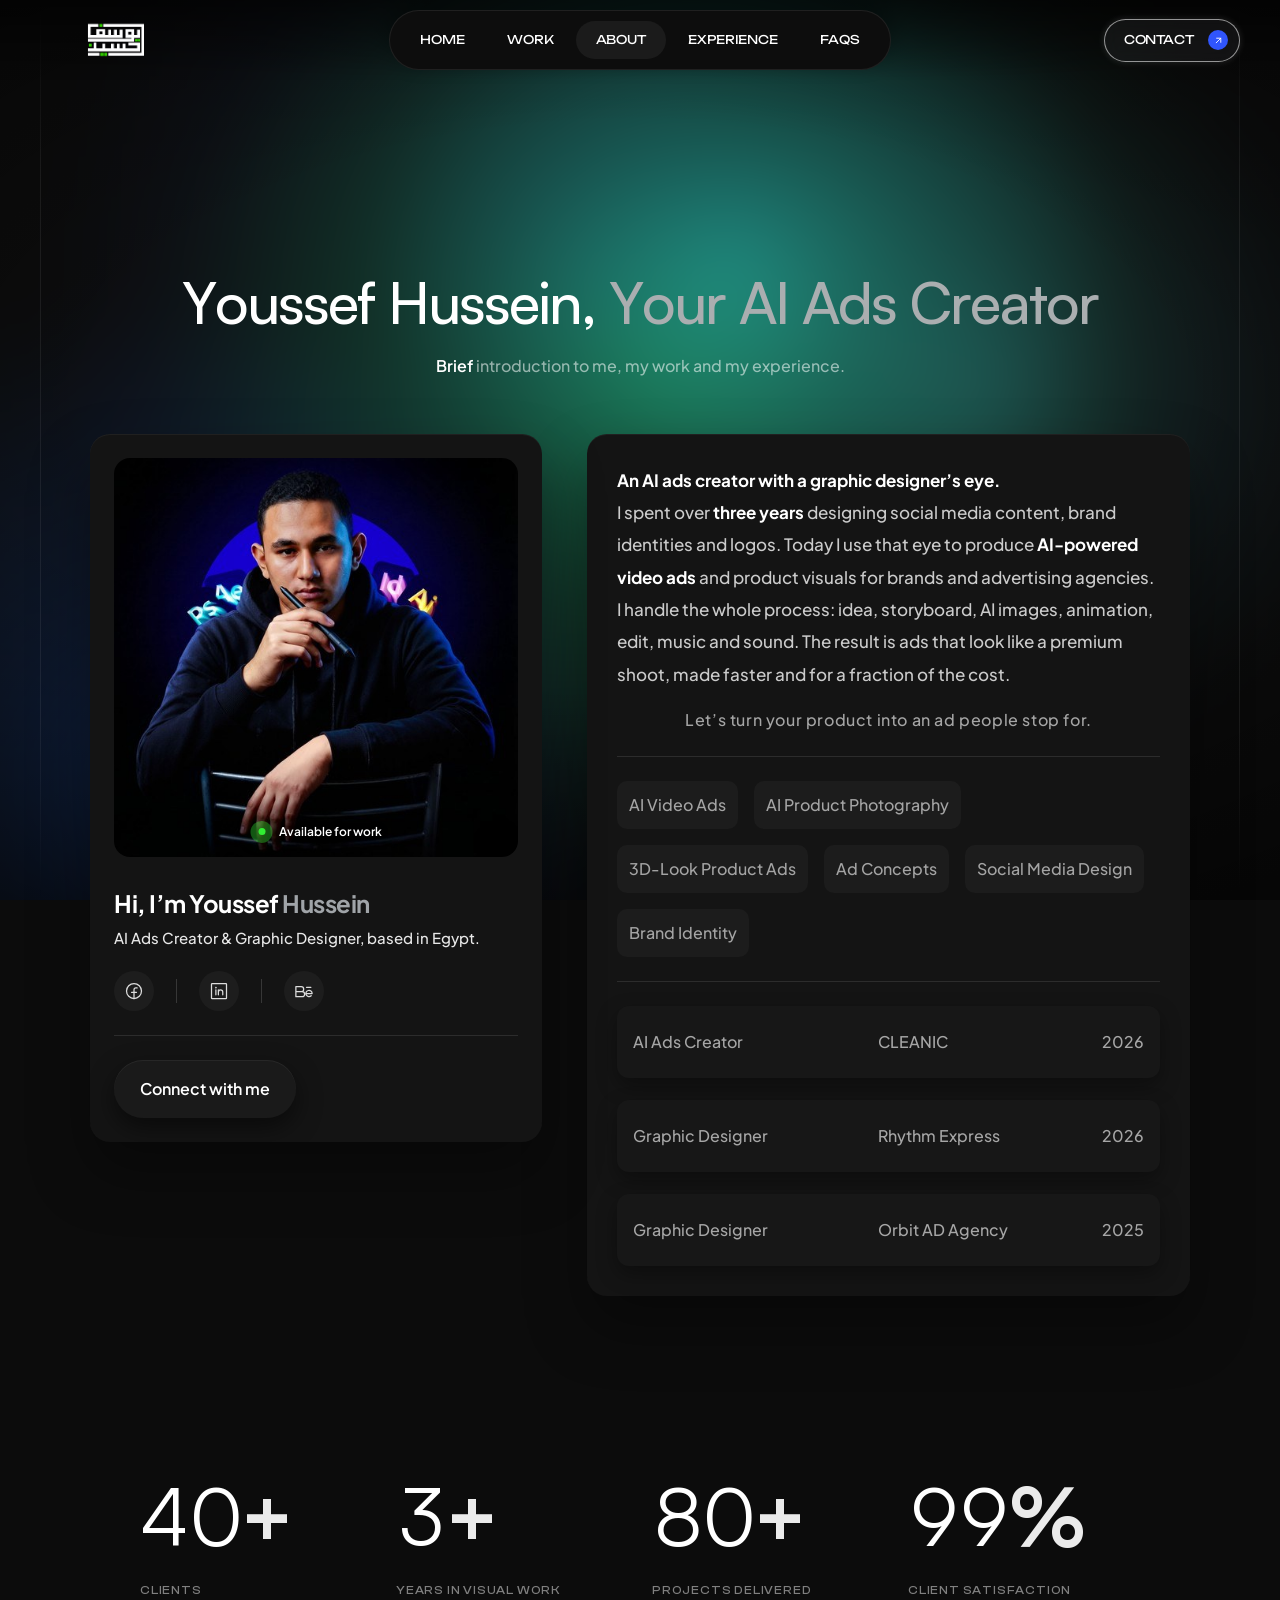
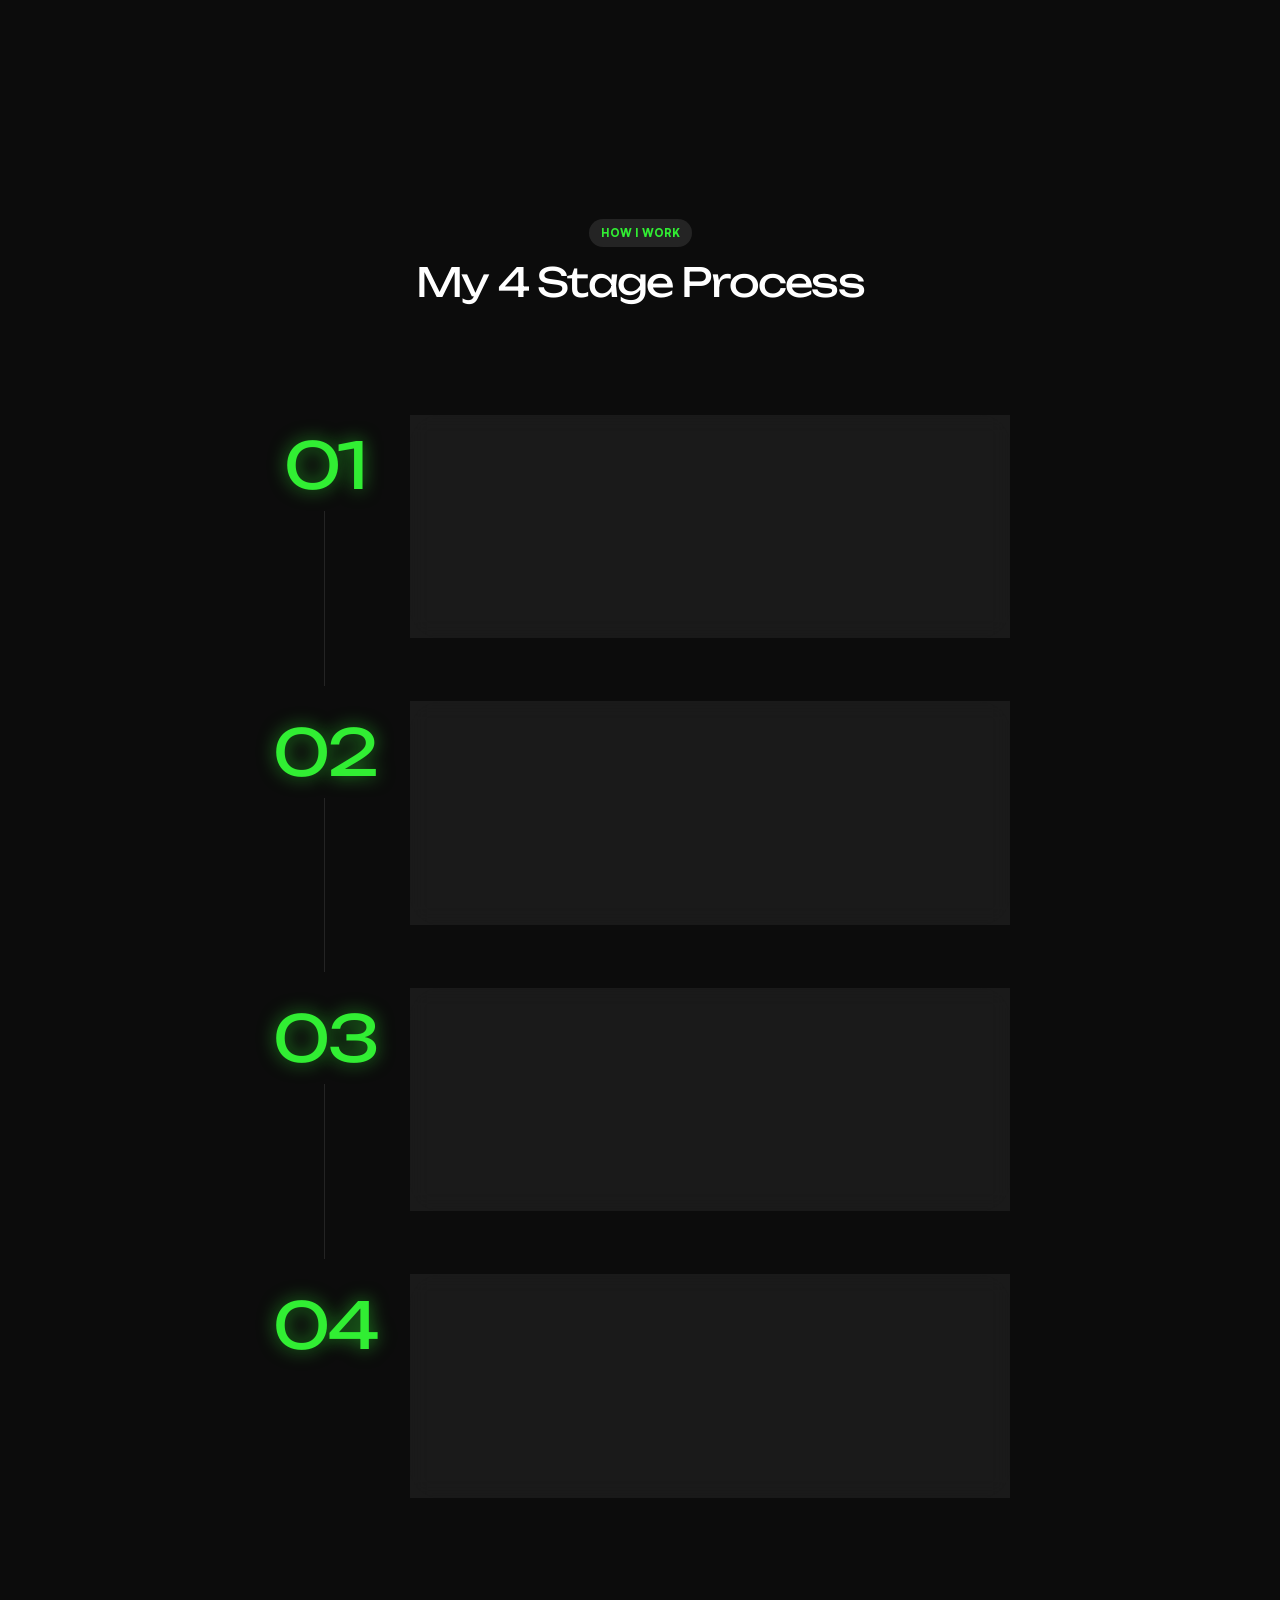
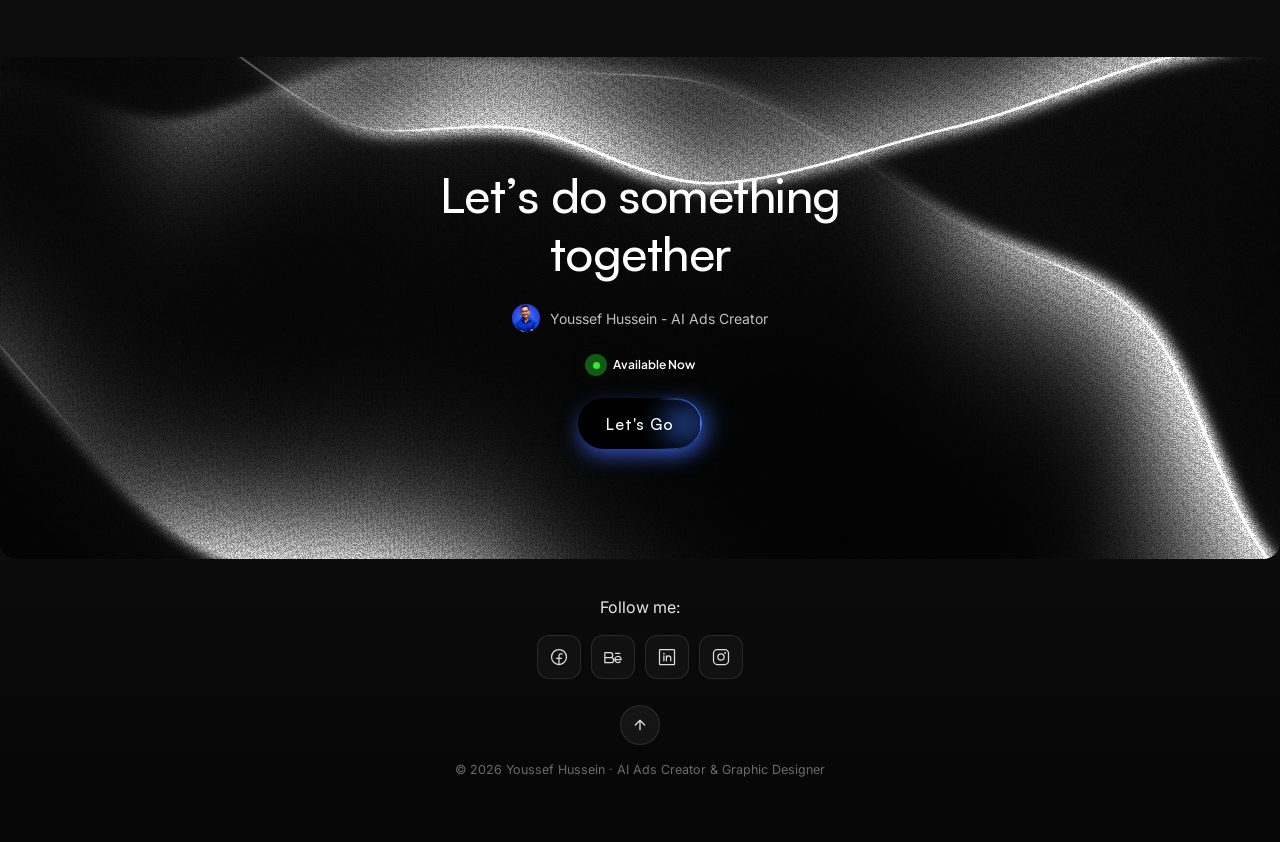
==== about.html @ 8e5218b4 "Add files via upload" ====
<!doctype html>
<html lang="en">
<head>
<meta charset="utf-8">
<meta name="viewport" content="width=device-width, initial-scale=1, viewport-fit=cover">
<title>About Youssef Hussein</title>
<meta name="claude:viewport-fit-sides" content="cover">
<meta name="description" content="Youssef Hussein, AI ads creator and graphic designer based in Egypt: profile, experience and how I work.">
<link rel="preconnect" href="https://fonts.googleapis.com"><link rel="preconnect" href="https://fonts.gstatic.com" crossorigin><link rel="stylesheet" href="https://fonts.googleapis.com/css2?family=Unbounded:wght@400;500&family=Hanken+Grotesk:wght@400;500&family=Figtree:wght@500;600&family=Inter:wght@400;500&family=Plus+Jakarta+Sans:wght@500;600;700&family=Manrope:wght@400;500;700&display=swap">
<link rel="stylesheet" href="assets/site.css">
<link rel="preload" as="image" href="assets/img/avatar.jpg">
</head>
<body data-palette="about">
<div class="stage" aria-hidden="true"><canvas></canvas><div class="vig"></div></div>
<div class="orb" aria-hidden="true"></div>
<div class="guides" aria-hidden="true"></div>
<header class="nav">
  <a class="logo" href="./" aria-label="Youssef Hussein, home"><img src="assets/img/logo.png" alt="يوسف حسين" width="66" height="66"></a>
  <nav class="links" id="menu" aria-label="Main">
    <a href="./">Home</a>
    <a href="https://www.instagram.com/youssefhussein.ai/" target="_blank" rel="noopener">Work</a>
    <a href="about.html" aria-current="page">About</a>
    <a href="./#experience-1">Experience</a>
    <a href="./#faq">FAQs</a>
    <a class="m-contact" href="https://wa.me/qr/GN5DE5CB6URFF1" target="_blank" rel="noopener">Contact <span class="dot-arrow"><svg width="11" height="11" viewBox="0 0 24 24" fill="none" stroke="currentColor" stroke-width="2" stroke-linecap="round" stroke-linejoin="round"><path d="M7 17 17 7M8 7h9v9"/></svg></span></a>
  </nav>
  <button class="menu-btn" aria-expanded="false" aria-controls="menu" aria-label="Open menu"><span></span><span></span><span></span></button>
  <a class="contact" href="https://wa.me/qr/GN5DE5CB6URFF1" target="_blank" rel="noopener">Contact <span class="dot-arrow"><svg width="11" height="11" viewBox="0 0 24 24" fill="none" stroke="currentColor" stroke-width="2" stroke-linecap="round" stroke-linejoin="round"><path d="M7 17 17 7M8 7h9v9"/></svg></span></a>
</header>
<main>
<section class="a-hero gut" id="profile">
  <h1 data-split>Youssef Hussein, <span class="soft">Your AI Ads Creator</span></h1>
  <p class="rv" style="--rd:.5s;--rb:6px"><b>Brief</b> introduction to me, my work and my experience.</p>
  <div class="profile">
    <aside class="panel pcard rv" style="--ry:40px;--rd:.3s">
      <div class="photo"><img src="assets/img/about-photo.jpg" alt="Youssef Hussein at his desk" width="405" height="400"><span class="badge"><span class="pulser"></span>Available for work</span></div>
      <h2>Hi, I’m Youssef <span>Hussein</span></h2>
      <p class="loc">AI Ads Creator &amp; Graphic Designer, based in Egypt.</p>
      <div class="srow"><a href="https://www.facebook.com/Youssef.1.Designer/" target="_blank" rel="noopener" aria-label="Facebook"><svg viewBox="0 0 256 256" fill="none" stroke="currentColor" stroke-width="16" stroke-linecap="round" stroke-linejoin="round"><circle cx="128" cy="128" r="96"/><path d="M168 88h-16a24 24 0 0 0-24 24v112M96 144h64"/></svg></a><i></i><a href="https://www.linkedin.com/in/youssef-hussein-" target="_blank" rel="noopener" aria-label="LinkedIn"><svg viewBox="0 0 256 256" fill="none" stroke="currentColor" stroke-width="16" stroke-linecap="round" stroke-linejoin="round"><rect x="32" y="32" width="192" height="192" rx="8"/><path d="M120 112v64M88 112v64M120 140a28 28 0 0 1 56 0v36"/><circle cx="88" cy="84" r="4" fill="currentColor"/></svg></a><i></i><a href="https://www.behance.net/Youssef_Hussein" target="_blank" rel="noopener" aria-label="Behance"><svg viewBox="0 0 256 256" fill="none" stroke="currentColor" stroke-width="16" stroke-linecap="round" stroke-linejoin="round"><path d="M160 80h56M24 72h68a32 32 0 0 1 0 64H24zM24 136h80a32 32 0 0 1 0 64H24zM152 160h80a40 40 0 1 0-12 28.6"/></svg></a></div>
      <div class="hr"></div>
      <a class="connect" href="https://wa.me/qr/GN5DE5CB6URFF1" target="_blank" rel="noopener">Connect with me</a>
    </aside>
    <div class="panel info rv" style="--ry:40px;--rd:.45s">
      <p class="bio"><b>An AI ads creator with a graphic designer’s eye.</b><br>I spent over <b>three years</b> designing social media content, brand identities and logos. Today I use that eye to produce <b>AI-powered video ads</b> and product visuals for brands and advertising agencies.<br>I handle the whole process: idea, storyboard, AI images, animation, edit, music and sound. The result is ads that look like a premium shoot, made faster and for a fraction of the cost.</p>
      <p class="sign">Let’s turn your product into an ad people stop for.</p>
      <div class="hr"></div>
      <div class="tags" id="about-skills"><span>AI Video Ads</span><span>AI Product Photography</span><span>3D-Look Product Ads</span><span>Ad Concepts</span><span>Social Media Design</span><span>Brand Identity</span></div>
      <div class="hr"></div>
      <div class="erows"><div class="erow"><span>AI Ads Creator</span><span class="c">CLEANIC</span><b>2026</b></div><div class="erow"><span>Graphic Designer</span><span class="c">Rhythm Express</span><b>2026</b></div><div class="erow"><span>Graphic Designer</span><span class="c">Orbit AD Agency</span><b>2025</b></div></div>
    </div>
  </div>
</section>
<div style="height:120px"></div>
<section class="gut"><div class="stats"><div class="stat rv" style="--rd:0.00s"><strong data-count="40" data-suffix="+">40<em>+</em></strong><small>Clients</small></div><div class="stat rv" style="--rd:0.08s"><strong data-count="3" data-suffix="+">3<em>+</em></strong><small>Years in visual work</small></div><div class="stat rv" style="--rd:0.16s"><strong data-count="80" data-suffix="+">80<em>+</em></strong><small>Projects delivered</small></div><div class="stat rv" style="--rd:0.24s"><strong data-count="99" data-suffix="%">99<em>%</em></strong><small>Client satisfaction</small></div></div></section>
<section class="gut" id="step">
  <div class="steps-head"><span class="eyebrow rv">How I Work</span><h2 class="h-unb" data-split>My 4 Stage Process</h2></div>
  <div class="steps"><div class="step"><div class="num rv" style="--rs:.7;--ry:0px">01</div><span class="rail"><i></i></span>
  <div class="scard rv" style="--ry:40px"><span class="eyebrow">Step 01</span><h3>Brief &amp; Product Study</h3><p>I start with your product, your audience and where the ad will run. I study the product closely, its shape, label, colors and materials, and gather references so the creative direction fits your brand and your goal.</p></div></div><div class="step"><div class="num rv" style="--rs:.7;--ry:0px">02</div><span class="rail"><i></i></span>
  <div class="scard rv" style="--ry:40px"><span class="eyebrow">Step 02</span><h3>Concept &amp; Storyboard</h3><p>I build the idea around what will make people stop and buy, then turn it into a shot-by-shot storyboard with the format, timing and camera moves planned before anything is generated.</p></div></div><div class="step"><div class="num rv" style="--rs:.7;--ry:0px">03</div><span class="rail"><i></i></span>
  <div class="scard rv" style="--ry:40px"><span class="eyebrow">Step 03</span><h3>AI Production</h3><p>I generate every still from your real product photos, fix any shot that drifts from the product, then animate the approved frames into smooth, cinematic motion.</p></div></div><div class="step"><div class="num rv" style="--rs:.7;--ry:0px">04</div><span class="rail"><i></i></span>
  <div class="scard rv" style="--ry:40px"><span class="eyebrow">Step 04</span><h3>Edit, Sound &amp; Delivery</h3><p>I assemble the ad in Premiere with music and sound effects, apply your feedback, and deliver final files in the right sizes for Reels, TikTok, YouTube or your ad account.</p></div></div></div>
</section>
<section class="cta rv" style="--ry:40px" aria-label="Contact">
  <canvas aria-hidden="true"></canvas>
  <h2 data-split>Let’s do something together</h2>
  <div class="byline"><img src="assets/img/avatar-mini.jpg" alt="" width="28" height="28">Youssef Hussein - AI Ads Creator</div>
  <div class="badge"><span class="pulser"></span>Available Now</div>
  <div class="rv" style="--rd:.8s;--ry:10px"><a class="gbtn b go" href="https://wa.me/qr/GN5DE5CB6URFF1" target="_blank" rel="noopener"><span class="halo"></span>Let's Go</a></div>
</section>
<footer class="gut">
  <h5>Follow me:</h5>
  <div class="socials">
    <a href="https://www.facebook.com/youssefhusseinai/" target="_blank" rel="noopener" aria-label="Facebook"><svg viewBox="0 0 256 256" fill="none" stroke="currentColor" stroke-width="16" stroke-linecap="round" stroke-linejoin="round"><circle cx="128" cy="128" r="96"/><path d="M168 88h-16a24 24 0 0 0-24 24v112M96 144h64"/></svg></a>
    <a href="https://www.behance.net/Youssef_Hussein" target="_blank" rel="noopener" aria-label="Behance"><svg viewBox="0 0 256 256" fill="none" stroke="currentColor" stroke-width="16" stroke-linecap="round" stroke-linejoin="round"><path d="M160 80h56M24 72h68a32 32 0 0 1 0 64H24zM24 136h80a32 32 0 0 1 0 64H24zM152 160h80a40 40 0 1 0-12 28.6"/></svg></a>
    <a href="https://www.linkedin.com/in/youssef-hussein-" target="_blank" rel="noopener" aria-label="LinkedIn"><svg viewBox="0 0 256 256" fill="none" stroke="currentColor" stroke-width="16" stroke-linecap="round" stroke-linejoin="round"><rect x="32" y="32" width="192" height="192" rx="8"/><path d="M120 112v64M88 112v64M120 140a28 28 0 0 1 56 0v36"/><circle cx="88" cy="84" r="4" fill="currentColor"/></svg></a>
    <a href="https://www.instagram.com/youssefhussein.ai/" target="_blank" rel="noopener" aria-label="Instagram"><svg viewBox="0 0 256 256" fill="none" stroke="currentColor" stroke-width="16" stroke-linecap="round" stroke-linejoin="round"><circle cx="128" cy="128" r="40"/><rect x="32" y="32" width="192" height="192" rx="48"/><circle cx="180" cy="76" r="4" fill="currentColor"/></svg></a>
  </div>
  <button class="totop" type="button" aria-label="Back to top"><svg viewBox="0 0 24 24" width="16" height="16" fill="none" stroke="currentColor" stroke-width="2" stroke-linecap="round" stroke-linejoin="round"><path d="M12 19V5M5 12l7-7 7 7"/></svg></button>
  <p class="legal">© <span data-year>2026</span> Youssef Hussein · AI Ads Creator &amp; Graphic Designer</p>
</footer>
</main>

<div class="cv" id="cv" role="dialog" aria-modal="true" aria-labelledby="cv-name" hidden>
  <div class="cv-backdrop" data-cv-close></div>
  <article class="cv-panel" tabindex="-1">
    <button class="cv-x" type="button" data-cv-close aria-label="Close CV"><svg viewBox="0 0 24 24" width="18" height="18" fill="none" stroke="currentColor" stroke-width="2" stroke-linecap="round"><path d="M6 6l12 12M18 6 6 18"/></svg></button>
    <header class="cv-head cv-in">
      <img src="assets/img/avatar.jpg" alt="" width="84" height="84">
      <div>
        <span class="eyebrow">AI Ads Creator · Graphic Designer</span>
        <h2 id="cv-name">Youssef Hussein</h2>
        <p class="cv-meta"><span>Nasr City, Cairo</span><button class="copy" data-copy="+201007249310" title="Copy number">(+20) 1007249310</button><button class="copy" data-copy="youssefbfarawi@gmail.com" title="Copy email">youssefbfarawi@gmail.com</button></p>
      </div>
    </header>

    <section class="cv-sec cv-in"><h3>About me</h3>
      <p class="cv-lead">AI Ads Creator &amp; Graphic Designer · 3+ years in visual work</p>
      <p>An AI ads creator with a graphic design background. I produce AI-powered video ads, product photography and 3D-look product visuals for brands and advertising agencies, handling the full process from concept and storyboard to the final edit with music and sound. Three years of designing social media content, brand identities and logos give my AI work a strong sense of composition, color and brand consistency. I deliver on time, keep every product accurate to the real thing, and keep learning as the tools evolve.</p>
    </section>

    <div class="cv-two cv-in">
      <section class="cv-sec"><h3>Technical skills</h3><ul class="cv-list"><li>AI video ad production: concept, storyboard, image generation, animation and edit.</li><li>AI product photography and 3D-look product visuals, made fully with AI.</li><li>AI tools: Nano Banana Pro, Seedance 2.0, Kling, Seedream and Midjourney.</li><li>Prompt engineering for image and video models, with product accuracy checks.</li><li>Video editing, music and sound design in Adobe Premiere Pro.</li><li>Ad scripts, hooks and creative testing for Meta ads.</li><li>Adobe Photoshop, Illustrator and InDesign.</li><li>Basics in 3D modeling (Blender) and motion graphics.</li></ul></section>
      <section class="cv-sec"><h3>Soft skills</h3><div class="cv-chips"><span>Creative Thinking</span><span>Attention to Detail</span><span>Time Management</span><span>Problem Solving</span><span>Teamwork</span><span>Open to Feedback</span><span>Effective Communication</span><span>Negotiation</span><span>Flexibility</span></div></section>
    </div>

    <section class="cv-sec cv-in"><h3>Experience &amp; training</h3><ol class="cv-time"><li class="cv-ev work"><span class="when">Jan 2026 – Present</span><div><b>CLEANIC</b><small>AI Ads Creator · full-time, remote</small></div></li><li class="cv-ev work"><span class="when">Feb 2026 – Present</span><div><b>Rhythm Express</b><small>Graphic Designer</small></div></li><li class="cv-ev work"><span class="when">Aug 2022 – Present</span><div><b>Freelance</b><small>AI ads and graphic design for brands and agencies</small></div></li><li class="cv-ev work"><span class="when">Jun 2025 – Dec 2025</span><div><b>Orbit Advertising Agency</b><small>Graphic Designer</small></div></li><li class="cv-ev work"><span class="when">May 2025 – Nov 2025</span><div><b>Defy Advertising Agency</b><small>Graphic Designer</small></div></li><li class="cv-ev work"><span class="when">Nov 2024 – Jun 2025</span><div><b>Waha Nore Al Hayah</b><small>Graphic Designer</small></div></li><li class="cv-ev study"><span class="when">Aug 2024 – Nov 2024</span><div><b>Diploma in Graphic Design</b><small>Adobe Photoshop, Illustrator, InDesign</small></div></li><li class="cv-ev study"><span class="when">Jul 2024</span><div><b>Workshop in Graphic Design</b><small>Adobe After Effects</small></div></li><li class="cv-ev work"><span class="when">Jun 2023 – Nov 2024</span><div><b>Top Clean Company</b><small>Graphic Designer</small></div></li><li class="cv-ev work"><span class="when">Oct 2022 – May 2023</span><div><b>Abo Saddam Automotive</b><small>Graphic Designer &amp; Social Media Manager</small></div></li></ol></section>

    <section class="cv-sec cv-in"><h3>Education</h3>
      <div class="cv-edu"><b>Modern University for Technology and Information (MTI)</b><span>Faculty of Mass Communication · New Media</span><span>Expected graduation: 2026</span></div>
    </section>

    <section class="cv-sec cv-in"><h3>Courses</h3><ol class="cv-courses"><li>Social media designs</li><li>Colors</li><li>Basics of combining images</li><li>Merge images</li><li>The secret language of visual communication</li><li>Fundamentals of Blender</li><li>Marketing basics</li><li>Content creation</li><li>Design Formation</li><li>The basics of learning social media designs</li><li>Merging images, advanced level</li><li>Facebook ADS</li><li>Copywriting</li><li>Computer maintenance</li></ol></section>

    <div class="cv-two cv-in">
      <section class="cv-sec"><h3>Languages</h3><div class="cv-lang"><div><b>Arabic</b><span>Native</span></div><i style="--w:100%"></i></div><div class="cv-lang"><div><b>English</b><span>Intermediate</span></div><i style="--w:62%"></i></div><div class="cv-lang"><div><b>German</b><span>Beginner</span></div><i style="--w:25%"></i></div></section>
      <section class="cv-sec"><h3>Find me</h3><div class="cv-links">
        <a href="https://www.linkedin.com/in/youssef-hussein-" target="_blank" rel="noopener"><svg viewBox="0 0 256 256" fill="none" stroke="currentColor" stroke-width="16" stroke-linecap="round" stroke-linejoin="round"><rect x="32" y="32" width="192" height="192" rx="8"/><path d="M120 112v64M88 112v64M120 140a28 28 0 0 1 56 0v36"/><circle cx="88" cy="84" r="4" fill="currentColor"/></svg>LinkedIn</a><a href="https://www.behance.net/Youssef_Hussein" target="_blank" rel="noopener"><svg viewBox="0 0 256 256" fill="none" stroke="currentColor" stroke-width="16" stroke-linecap="round" stroke-linejoin="round"><path d="M160 80h56M24 72h68a32 32 0 0 1 0 64H24zM24 136h80a32 32 0 0 1 0 64H24zM152 160h80a40 40 0 1 0-12 28.6"/></svg>Behance</a><a href="https://www.facebook.com/Youssef.1.Designer/" target="_blank" rel="noopener"><svg viewBox="0 0 256 256" fill="none" stroke="currentColor" stroke-width="16" stroke-linecap="round" stroke-linejoin="round"><circle cx="128" cy="128" r="96"/><path d="M168 88h-16a24 24 0 0 0-24 24v112M96 144h64"/></svg>Facebook</a><a href="https://wa.me/qr/GN5DE5CB6URFF1" target="_blank" rel="noopener"><svg viewBox="0 0 256 256" fill="none" stroke="currentColor" stroke-width="16" stroke-linecap="round" stroke-linejoin="round"><path d="M45.4 177A95.9 95.9 0 1 1 79 210.6l-33.6 9.9a8 8 0 0 1-9.9-9.9z"/></svg>WhatsApp</a>
      </div></section>
    </div>
  </article>
</div>
<script src="assets/site.js"></script>
</body>
</html>
---- assets/site.css ----
/* Layout: dark stage with drifting colour light, floating pill nav, centred content column (1080px) and full-bleed bands for services and the contact card */
@font-face{font-family:"Satoshi";src:url("fonts/satoshi-400.woff2") format("woff2");font-weight:400;font-display:swap}
@font-face{font-family:"Satoshi";src:url("fonts/satoshi-500.woff2") format("woff2");font-weight:500;font-display:swap}
@font-face{font-family:"Satoshi";src:url("fonts/satoshi-700.woff2") format("woff2");font-weight:700;font-display:swap}
@font-face{font-family:"Satoshi";src:url("fonts/satoshi-900.woff2") format("woff2");font-weight:900;font-display:swap}
@font-face{font-family:"Clash Display";src:url("fonts/clash-500.woff2") format("woff2");font-weight:500;font-display:swap}

:root{
  --bg:rgb(12,12,12);
  --ink:#fff;
  --title:rgb(213,227,226);
  --mist:rgb(209,218,224);
  --steel:rgb(179,194,203);
  --muted:rgb(173,177,184);
  --dim:rgb(128,128,128);
  --line:rgba(255,255,255,.14);
  --chip:rgb(13,13,13);
  --chip2:rgb(15,21,31);
  --card:rgb(20,20,20);
  --green:rgb(49,238,51);
  --blue:rgb(31,42,194);
  --royal:rgb(48,85,252);
  --leaf:rgb(26,161,50);
  --orchid:rgb(191,21,194);
  --f-sat:"Satoshi","Manrope",system-ui,sans-serif;
  --f-unb:"Unbounded","Satoshi",system-ui,sans-serif;
  --f-han:"Hanken Grotesk","Satoshi",system-ui,sans-serif;
  --f-fig:"Figtree","Satoshi",system-ui,sans-serif;
  --f-int:"Inter",system-ui,sans-serif;
  --f-pjs:"Plus Jakarta Sans","Satoshi",system-ui,sans-serif;
  --f-clash:"Clash Display","Unbounded",system-ui,sans-serif;
  --ease:cubic-bezier(.2,.9,.25,1);
  --spring:cubic-bezier(.34,1.35,.5,1);
  --wrap:1080px;
  color-scheme:dark;
}
*{box-sizing:border-box}
html{scroll-behavior:smooth;-webkit-text-size-adjust:100%}
body{margin:0;text-rendering:optimizeLegibility;background:var(--bg);color:var(--ink);font-family:var(--f-sat);font-size:16px;line-height:1.5;overflow-x:hidden;-webkit-font-smoothing:antialiased}
body::before{content:"";position:fixed;inset:0 0 auto;height:env(safe-area-inset-top,0px);z-index:70;background:var(--bg)}
a{color:inherit;text-decoration:none}
button{font:inherit;color:inherit}
img{max-width:100%;display:block}
::selection{background:rgba(48,85,252,.6);color:#fff}
:focus-visible{outline:2px solid var(--green);outline-offset:3px}
.gut{padding-left:max(16px,env(safe-area-inset-left,0px));padding-right:max(16px,env(safe-area-inset-right,0px))}
.wrap{max-width:var(--wrap);margin-inline:auto}

/* ---------- background ---------- */
.stage{position:fixed;inset:0;z-index:-2;pointer-events:none;overflow:hidden;background:var(--bg)}
.stage canvas{position:absolute;inset:-6%;width:112%;height:112%;filter:blur(28px)}
.stage .vig{position:absolute;inset:0;background:radial-gradient(120% 90% at 50% 45%,transparent 35%,rgba(0,0,0,.55) 75%,rgba(0,0,0,.9) 100%)}
.orb{position:fixed;left:0;top:0;width:10px;height:10px;margin:-5px 0 0 -5px;border-radius:50%;background:#fff;box-shadow:0 0 10px 3px rgba(255,255,255,.55),0 0 28px 9px rgba(160,190,255,.22);z-index:120;pointer-events:none;opacity:0;transition:opacity .3s,width .3s var(--spring),height .3s var(--spring),margin .3s var(--spring);will-change:transform}
.orb.on{opacity:1}
.orb.big{width:34px;height:34px;margin:-17px 0 0 -17px;background:rgba(255,255,255,.12);box-shadow:inset 0 0 0 1px rgba(255,255,255,.7),0 0 24px 6px rgba(160,190,255,.2)}
@media (hover:none){.orb{display:none}}
.guides{position:fixed;inset:0;z-index:-1;pointer-events:none}
.guides::before,.guides::after{content:"";position:absolute;top:0;bottom:0;width:1px;background:linear-gradient(transparent,rgba(255,255,255,.07) 20%,rgba(255,255,255,.07) 80%,transparent)}
.guides::before{left:calc(50% - 600px)}.guides::after{right:calc(50% - 600px)}

/* ---------- nav ---------- */
.nav{position:fixed;top:env(safe-area-inset-top,0px);left:0;right:0;z-index:60;display:grid;grid-template-columns:1fr auto 1fr;align-items:center;gap:12px;padding-block:7px;
  padding-left:max(40px,calc(env(safe-area-inset-left,0px) + 16px));padding-right:max(40px,calc(env(safe-area-inset-right,0px) + 16px));
  background:linear-gradient(rgba(0,0,0,.55),rgba(0,0,0,0))}
.nav .logo{justify-self:start;margin-left:43px;line-height:0}
.nav .logo img{width:66px;height:66px}
.links{display:flex;align-items:center;gap:2px;height:60px;padding:10px;border-radius:160px;background:rgb(13,13,13);border:1px solid rgba(255,255,255,.08);box-shadow:0 -9px 22px rgba(0,0,0,.32)}
.links a{position:relative;font-family:var(--f-unb);font-size:12px;letter-spacing:-.1px;text-transform:uppercase;padding:10px 20px;border-radius:999px;color:#fff;transition:background .25s,color .25s}
.links a:hover{background:rgba(255,255,255,.08)}
.links a[aria-current="page"]{background:rgba(255,255,255,.06)}
.contact{justify-self:end;display:inline-flex;align-items:center;gap:14px;height:43px;font-family:var(--f-unb);font-size:12px;letter-spacing:-.1px;text-transform:uppercase;padding:0 12px 0 20px;border-radius:60px;
  background:rgba(130,130,133,.11);box-shadow:inset 0 0 0 1px rgba(255,255,255,.55),0 0 6px 1px rgba(255,255,255,.1);backdrop-filter:blur(8px);transition:background .3s,transform .2s}
.contact:hover{background:rgba(130,130,133,.22)}
.contact .dot-arrow{width:20px;height:20px;border-radius:50%;background:var(--royal);display:grid;place-items:center;transition:transform .35s var(--spring)}
.contact:hover .dot-arrow{transform:rotate(45deg)}
.m-contact{display:none}
.menu-btn{display:none;justify-self:end;width:44px;height:44px;border:0;border-radius:12px;background:rgb(32,34,39);box-shadow:inset 0 1px 0 rgba(255,255,255,.06);cursor:pointer;position:relative}
.menu-btn span{position:absolute;left:12px;right:12px;height:2px;border-radius:2px;background:#fff;transition:transform .35s var(--spring),opacity .2s,top .35s var(--ease)}
.menu-btn span:nth-child(1){top:14px}.menu-btn span:nth-child(2){top:21px}.menu-btn span:nth-child(3){top:28px}
.menu-btn[aria-expanded="true"] span:nth-child(1){top:21px;transform:rotate(45deg)}
.menu-btn[aria-expanded="true"] span:nth-child(2){opacity:0}
.menu-btn[aria-expanded="true"] span:nth-child(3){top:21px;transform:rotate(-45deg)}

/* ---------- shared pieces ---------- */
.badge{display:inline-flex;align-items:center;gap:6px;font-family:var(--f-pjs);font-weight:600;font-size:12px;color:#fff;white-space:nowrap}
.pulser{position:relative;width:22px;height:22px;display:grid;place-items:center}
.pulser::before{content:"";position:absolute;inset:0;border-radius:50%;background:rgba(49,238,51,.35);animation:pulse 2s ease-out infinite}
.pulser::after{content:"";width:7px;height:7px;border-radius:50%;background:var(--green);box-shadow:0 0 20px rgba(49,238,51,.5)}
@keyframes pulse{0%{transform:scale(.3);opacity:.9}80%,100%{transform:scale(1.15);opacity:0}}

.gbtn{--glow:var(--green);position:relative;display:inline-flex;align-items:center;justify-content:center;height:51px;padding:0 28px;border-radius:118px;background:#000;font-family:var(--f-sat);font-weight:500;font-size:16px;letter-spacing:.8px;color:#fff;isolation:isolate;transition:transform .2s}

.gbtn::before{content:"";position:absolute;inset:0;border-radius:inherit;padding:1.5px;background:linear-gradient(90deg,transparent 0%,transparent 38%,var(--glow) 50%,transparent 62%,transparent 100%) 25% 0/300% 100%;-webkit-mask:linear-gradient(#000 0 0) content-box,linear-gradient(#000 0 0);-webkit-mask-composite:xor;mask-composite:exclude;animation:gstroke 3.6s ease-in-out infinite alternate;animation-delay:var(--gd,0s);z-index:1}
.gbtn .halo{position:absolute;top:18%;bottom:18%;left:68%;width:38%;border-radius:50%;background:var(--glow);filter:blur(14px);opacity:.6;z-index:-1;animation:ghalo 3.6s ease-in-out infinite alternate;animation-delay:var(--gd,0s)}
@keyframes gstroke{from{background-position:25% 0}to{background-position:75% 0}}
@keyframes ghalo{from{left:68%}to{left:-6%}}
.gbtn:hover .halo{opacity:.85}
.gbtn.m{--glow:rgb(203,60,255);--gd:-1.8s}
.gbtn.b{--glow:rgb(61,120,255)}
.gbtn:active,.obtn:active,.pill:active,.contact:active{transform:scale(.97)}
.obtn{border:0;cursor:pointer;display:inline-flex;align-items:center;height:48px;padding:0 20px;border-radius:37px;font-family:var(--f-han);font-size:16px;letter-spacing:-.16px;color:#fff;background:rgba(15,21,31,.25);box-shadow:inset 0 0 0 1px rgba(255,255,255,.16),inset 0 -1px 0 rgba(47,43,67,.1),0 1px 3px rgba(47,43,67,.1);transition:background .3s,transform .2s}
.obtn:hover{background:rgba(255,255,255,.08)}

.eyebrow{display:inline-flex;align-items:center;height:28px;padding:0 12px;border-radius:39px;background:rgba(255,255,255,.1);font-family:var(--f-sat);font-weight:900;font-size:11px;text-transform:uppercase;color:var(--green)}
.h-unb{font-family:var(--f-unb);font-weight:400;font-size:clamp(28px,3.4vw,40px);letter-spacing:-1.8px;line-height:1.15;margin:0}
.h-sec{font-family:var(--f-sat);font-weight:400;font-size:clamp(30px,3vw,38px);letter-spacing:-.7px;color:var(--mist);margin:0}

/* ---------- reveals ---------- */
.js .rv{opacity:0;transform:translate3d(0,var(--ry,14px),0) scale(var(--rs,1));filter:blur(var(--rb,0px))}
.js .rv.in{opacity:1;transform:none;filter:none;transition:opacity .7s ease var(--rd,0s),transform 1s var(--ease) var(--rd,0s),filter .7s ease var(--rd,0s)}
.js .pop{opacity:0;transform:scale(1.2)}
.js .pop.in{opacity:1;transform:none;transition:opacity .5s ease var(--rd,.1s),transform 1.1s var(--spring) var(--rd,.1s)}
.split .wd{display:inline-block;white-space:nowrap}
.split .ch{display:inline-block;white-space:pre}
.js .split .ch{opacity:0;filter:blur(8px);transform:translateY(.15em)}
.js .split.in .ch{opacity:1;filter:none;transform:none;transition:opacity .5s ease,filter .6s ease,transform .6s var(--ease);transition-delay:calc(var(--i)*18ms + var(--sd,0s))}
.js .words .w{display:inline-block;opacity:0;filter:blur(10px);transform:translateY(6px)}
.js .words.in .w{opacity:1;filter:none;transform:none;transition:opacity .6s ease,filter .7s ease,transform .7s var(--ease);transition-delay:calc(var(--i)*60ms + var(--sd,0s))}
[data-sb]{will-change:filter,opacity}

/* ---------- hero ---------- */
.hero{position:relative;display:flex;flex-direction:column;align-items:center;text-align:center;padding-top:150px;padding-bottom:20px}
.stars{position:absolute;inset:0 0 auto 0;height:640px;overflow:hidden;pointer-events:none;z-index:-1}
.star{position:absolute;width:110px;height:1.5px;border-radius:2px;background:linear-gradient(90deg,rgba(255,255,255,0),rgba(255,255,255,.85));opacity:0;transform-origin:100% 50%}
.star::after{content:"";position:absolute;right:-1px;top:50%;width:3px;height:3px;margin-top:-1.5px;border-radius:50%;background:#fff;box-shadow:0 0 6px 2px rgba(255,255,255,.6)}
.avatar{width:112px;height:112px;border-radius:50%;overflow:hidden;box-shadow:2.4px -1px 10.4px 3px rgb(41,112,233),-.7px -1.8px 3px rgba(61,100,243,.97),0 0 34px rgba(60,110,255,.5)}
.avatar img{width:100%;height:100%;object-fit:cover}
.hero .badge{margin-top:8px}
.title{font-family:var(--f-sat);font-weight:500;font-size:46px;letter-spacing:-.03em;color:var(--title);margin:20px 0 0;min-height:1.25em;line-height:1.25}
.lede{max-width:470px;margin:16px 0 0;font-family:var(--f-sat);font-size:20px;line-height:1.45;color:rgba(214,220,235,.72)}
.cta-row{display:flex;flex-wrap:wrap;justify-content:center;gap:14px;margin-top:36px}
.tag{position:relative;display:inline-flex;align-items:center;height:29px;padding:2px 4px 2px 2px;margin-top:50px;border-radius:20px;background:rgba(13,13,13,.8);box-shadow:inset 0 0 0 1px rgba(255,255,255,.08);font-family:var(--f-fig);font-weight:500;font-size:14px;letter-spacing:-.28px;overflow:hidden}
.tag b{height:25px;display:inline-flex;align-items:center;padding:0 8px;border-radius:12px;background:rgb(16,49,232);font-weight:500}
.tag .rest span{display:inline-block;padding:0 6px 0 6px}
.tag .rest{display:inline-block;overflow:hidden;white-space:nowrap;vertical-align:middle;max-width:0;opacity:0;animation:tagloop 7s cubic-bezier(.65,0,.35,1) 1.6s infinite}
@keyframes tagloop{0%{max-width:0;opacity:0}14%,72%{max-width:190px;opacity:1}86%,100%{max-width:0;opacity:0}}

/* programs ticker */
.ticker{position:relative;width:100%;max-width:1100px;margin-top:10px;padding-block:66px 26px;overflow:hidden;-webkit-mask-image:linear-gradient(90deg,transparent 0,#000 12.5%,#000 87.5%,transparent 100%);mask-image:linear-gradient(90deg,transparent 0,#000 12.5%,#000 87.5%,transparent 100%)}
.ticker .track{display:flex;gap:64px;width:max-content;will-change:transform}
.app{position:relative;flex:none;width:86px;height:86px;border-radius:26px;background:rgb(20,20,20);display:grid;place-items:center;cursor:default;transition:background .3s}
.app:hover,.app:focus-visible{background:rgb(32,32,32)}
.app img{width:58px;height:58px;border-radius:12px;transition:transform .35s var(--spring)}
.app:hover img{transform:scale(1.08)}
.tip{position:absolute;left:-58px;bottom:calc(100% + 4px);width:200px;padding:8px 10px;border-radius:8px;background:rgba(214,220,232,.88);backdrop-filter:blur(8px);color:rgb(25,27,32);text-align:left;font-family:var(--f-int);font-size:13px;line-height:1.35;opacity:0;transform:translateY(6px);pointer-events:none;transition:opacity .25s,transform .3s var(--ease);z-index:2}
.tip strong{display:block;font-weight:500;margin-bottom:4px}
.tip span{color:rgb(80,84,94)}
.app:hover .tip,.app:focus-visible .tip{opacity:1;transform:none}

.hint{display:flex;align-items:center;gap:16px;width:100%;max-width:910px;margin:70px auto 0;font-family:var(--f-int);font-size:15px;letter-spacing:-.3px;color:rgba(255,255,255,.6)}
.hint i{flex:1;height:1px;background:rgba(255,255,255,.2);transform:scaleX(0);transition:transform 1.2s var(--ease) .2s}
.hint i:first-of-type{transform-origin:100% 50%}.hint i:last-of-type{transform-origin:0 50%}
.hint.in i{transform:scaleX(1)}
.js .hint:not(.in) i{transform:scaleX(0)}
.mouse{flex:none;width:18px;height:26px;border:1.5px solid rgba(255,255,255,.85);border-radius:9px;position:relative;animation:bob 1.8s ease-in-out infinite}
@keyframes bob{0%,100%{transform:translateY(-4px)}50%{transform:translateY(5px)}}
.mouse::after{content:"";position:absolute;left:50%;top:5px;width:2px;height:6px;margin-left:-1px;border-radius:2px;background:#fff;animation:wheel 1.8s ease-in-out infinite}
@keyframes wheel{0%{opacity:1;transform:none}70%{opacity:0;transform:translateY(6px)}100%{opacity:0}}

/* ---------- services ---------- */
.services{padding-block:200px 40px}
.services .head{display:flex;align-items:center;gap:16px;flex-wrap:wrap;padding-inline:max(24px,calc(env(safe-area-inset-left,0px) + 16px))}
.pills{display:flex;flex-wrap:wrap;justify-content:center;gap:10px;margin:70px auto 60px;padding-inline:16px}
.pill{position:relative;display:inline-flex;align-items:center;height:50px;border-radius:999px;font-family:var(--f-unb);font-size:13px;text-transform:uppercase;color:#fff;overflow:hidden;transition:transform .2s,filter .3s}
.pill span{padding:0 22px 0 30px}
.pill .arr{height:100%;display:grid;place-items:center;width:52px;border-left:2px solid transparent;transition:border-color .3s,background .3s}
.pill .arr svg{transition:transform .4s var(--spring)}
.pill:hover .arr{border-left-color:rgba(0,0,0,.45);background:rgba(0,0,0,.08)}
.pill:hover .arr svg{transform:rotate(45deg)}
.pill.b{background:var(--blue)}.pill.g{background:var(--leaf)}.pill.m{background:var(--orchid)}
.cards{display:grid;grid-template-columns:repeat(2,minmax(0,1fr));gap:10px;padding-inline:max(10px,env(safe-area-inset-left,0px)) max(10px,env(safe-area-inset-right,0px));max-width:1500px;margin-inline:auto}
.card{min-width:0;min-height:330px;display:flex;flex-direction:column;padding:20px 20px 22px;border-radius:30px;background:rgba(0,0,0,.31);box-shadow:inset 0 1px 0 rgba(255,255,255,.06);backdrop-filter:blur(5px);transition:background .4s}
.card:hover{background:rgba(0,0,0,.4)}
.card .ic{width:56px;height:56px;border-radius:14px;display:grid;place-items:center;background:rgba(255,255,255,.04);color:rgb(46,139,255)}
.card h3{font-family:var(--f-unb);font-weight:400;font-size:20px;letter-spacing:-.1px;margin:24px 0 auto;color:#fff}
.card p{margin:40px 0 0;font-size:16px;line-height:1.5;color:rgba(255,255,255,.62);max-width:44ch}

/* ---------- statement ---------- */
.statement{display:flex;flex-direction:column;align-items:center;gap:16px;text-align:center;padding-block:200px 120px;font-size:clamp(18px,2.1vw,24px);letter-spacing:-.5px}
.statement .row{display:flex;flex-wrap:wrap;justify-content:center;align-items:center;gap:10px 16px}
.chip{position:relative;display:inline-block;padding:6px 18px;border-radius:999px;background:rgb(10,10,10);box-shadow:inset 0 0 0 1px rgba(255,255,255,.14);font-size:clamp(16px,1.8vw,20px);letter-spacing:0;color:var(--muted);overflow:hidden}
.chip::before{content:"";position:absolute;inset:0;border-radius:inherit;padding:1px;background:linear-gradient(100deg,transparent 30%,rgba(255,255,255,.55) 50%,transparent 70%) -150% 0/250% 100% no-repeat;-webkit-mask:linear-gradient(#000 0 0) content-box,linear-gradient(#000 0 0);-webkit-mask-composite:xor;mask-composite:exclude;animation:sweep 5s ease-in-out infinite;animation-delay:var(--sh,0s)}
.chip .txt{position:relative;background:linear-gradient(100deg,var(--muted) 0%,var(--muted) 42%,#fff 50%,var(--muted) 58%,var(--muted) 100%) 100% 0/300% 100%;-webkit-background-clip:text;background-clip:text;color:transparent;animation:sweeptxt 5s ease-in-out infinite;animation-delay:var(--sh,0s)}
@keyframes sweeptxt{0%{background-position:100% 0}45%,100%{background-position:0% 0}}
@keyframes sweep{0%{background-position:150% 0}45%,100%{background-position:-150% 0}}

/* ---------- stats ---------- */
.stats{display:grid;grid-template-columns:repeat(4,minmax(0,1fr));gap:24px;max-width:1000px;margin:0 auto;padding-block:60px}
.stat{min-width:0}
.stat strong{display:block;font-family:var(--f-sat);font-weight:400;font-size:clamp(52px,6.2vw,88px);line-height:1;letter-spacing:-.02em;font-variant-numeric:tabular-nums;white-space:nowrap}
.stat strong em{font-style:normal;font-weight:700}
.stat small{display:block;margin-top:26px;font-family:var(--f-clash);font-weight:500;font-size:12px;letter-spacing:.8px;text-transform:uppercase;color:var(--dim)}

/* ---------- skills / experience / faq ---------- */
.block{padding-block:100px 40px}
.block .h-sec{padding-left:32px}
.skills{display:flex;flex-wrap:wrap;gap:10px 12px;margin-top:36px;padding-inline:32px}
.skills>span{display:inline-block;line-height:26px;padding:6px 12px;border-radius:8px;background:var(--chip2);box-shadow:inset 0 0 0 1px rgba(255,255,255,.1);font-weight:500;font-size:16px;letter-spacing:-.3px;color:var(--mist);transition:background .3s,transform .3s var(--spring)}
.skills>span.lg{font-size:18px;line-height:29px;color:var(--steel);padding-inline:16px}
.skills>span:hover{background:rgb(24,32,46);transform:translateY(-2px)}
.exp{margin-top:30px}
.job{display:grid;grid-template-columns:minmax(0,1fr) minmax(0,300px);align-items:center;gap:24px;padding:24px 32px;border-bottom:1px solid var(--line)}
.job:last-child{border-bottom:0}
.role{font-family:var(--f-han);font-size:clamp(22px,2.4vw,32px);letter-spacing:-.7px;line-height:1.2;color:var(--steel)}
.co{text-align:center;font-family:var(--f-han);font-size:clamp(20px,2.3vw,32px);letter-spacing:.4px;line-height:1.15;color:var(--steel)}
.co small{display:block;margin-top:10px;font-size:15px;letter-spacing:-.25px}
.faq{margin-top:36px;padding-inline:32px}
.q{border-bottom:1px solid var(--line)}
.q:last-child{border-bottom:0}
.q button{all:unset;box-sizing:border-box;width:100%;display:flex;align-items:center;justify-content:space-between;gap:24px;padding:26px 0;cursor:pointer;font-family:var(--f-sat);font-weight:500;font-size:clamp(19px,2.2vw,28px);letter-spacing:-.7px;line-height:1.25;color:var(--steel);transition:color .3s}
.q button:hover{color:#fff}
.q button:focus-visible{outline:2px solid var(--green);outline-offset:4px;border-radius:6px}
.q .chev{flex:none;width:22px;height:22px;transition:transform .45s var(--spring)}
.q.open .chev{transform:rotate(90deg)}
.q .a{display:grid;grid-template-rows:0fr;transition:grid-template-rows .45s var(--ease)}
.q.open .a{grid-template-rows:1fr}
.q .a>div{overflow:hidden}
.q .a p{margin:0 0 26px;font-family:var(--f-han);font-size:18px;line-height:1.55;color:rgba(179,194,203,.85);max-width:62ch}
.copy{all:unset;cursor:pointer;color:#e6e9e8;border-bottom:1px dashed rgba(255,255,255,.3)}
.copy:hover{color:#fff}

/* ---------- contact card + footer ---------- */
.cta{position:relative;margin-top:120px;min-height:502px;border-radius:16px;background:var(--royal);overflow:hidden;display:flex;flex-direction:column;align-items:center;justify-content:center;text-align:center;gap:22px;padding:96px 20px;isolation:isolate}
.cta canvas{position:absolute;inset:0;width:100%;height:100%;z-index:-1;mix-blend-mode:screen;opacity:0;transition:opacity .8s linear .8s}
.cta canvas.on{opacity:1}
.cta h2{font-family:var(--f-sat);font-weight:500;font-size:clamp(34px,4.2vw,48px);line-height:1.2;letter-spacing:-.5px;margin:0;max-width:10.5em}
.byline{display:flex;align-items:center;gap:10px;font-family:var(--f-int);font-size:14px;color:rgba(255,255,255,.75)}
.byline img{width:28px;height:28px;border-radius:50%;object-fit:cover}
.go{--glow:rgb(61,100,243);box-shadow:0 8px 22px -4px rgba(61,100,243,.95)}
footer{text-align:center;padding-block:36px 50px;background:linear-gradient(rgba(0,0,0,0),rgba(0,0,0,.5))}
footer h5{margin:0 0 16px;font-family:var(--f-int);font-size:16px;font-weight:400;color:rgb(230,230,230)}
.socials{display:flex;justify-content:center;gap:10px}
.socials a{width:44px;height:44px;border-radius:12px;display:grid;place-items:center;background:rgba(255,255,255,.03);box-shadow:inset 0 0 0 1px rgba(255,255,255,.1);color:#ddd;transition:background .3s,color .3s,transform .3s var(--spring)}
.socials a:hover{background:rgba(255,255,255,.1);color:#fff;transform:translateY(-3px)}
.socials svg{width:20px;height:20px}

.legal{margin-top:14px;font-family:var(--f-int);font-size:12.5px;color:rgba(255,255,255,.4)}

/* ---------- about page ---------- */
.a-hero{text-align:center;padding-top:270px}
.a-hero h1{font-family:var(--f-sat);font-weight:500;font-size:clamp(36px,5vw,58px);letter-spacing:-2px;line-height:1.1;margin:0}
.a-hero h1 .soft{color:rgb(170,174,176)}
.a-hero p{margin:20px 0 0;font-family:var(--f-pjs);font-weight:500;font-size:16px;color:rgba(255,255,255,.55)}
.a-hero p b{color:#fff;font-weight:600}
.profile{text-align:left;display:grid;grid-template-columns:minmax(0,452px) minmax(0,603px);gap:45px;justify-content:center;align-items:start;margin-top:56px}
.panel{background:var(--card);border-radius:20px;box-shadow:inset 0 1px 0 rgba(255,255,255,.05),0 30px 60px rgba(0,0,0,.35)}
.pcard{padding:24px;position:sticky;top:100px}
.pcard .photo{position:relative;border-radius:16px;overflow:hidden;aspect-ratio:405/400;max-width:100%}
.pcard .photo img{width:100%;height:100%;object-fit:cover}
.pcard .photo .badge{position:absolute;left:50%;bottom:14px;transform:translateX(-50%);text-shadow:0 1px 6px rgba(0,0,0,.6)}
.pcard h2{margin:28px 0 0;font-family:var(--f-pjs);font-weight:700;font-size:24px;letter-spacing:-.5px}
.pcard h2 span{color:rgb(160,164,168)}
.pcard .loc{margin:6px 0 0;font-family:var(--f-pjs);font-size:15px;color:rgba(255,255,255,.9)}
.srow{display:flex;align-items:center;gap:22px;margin-top:22px}
.srow a{width:40px;height:40px;border-radius:50%;display:grid;place-items:center;background:rgba(255,255,255,.04);color:#ddd;transition:background .3s,color .3s}
.srow a:hover{background:rgba(255,255,255,.12);color:#fff}
.srow i{width:1px;height:24px;background:rgba(255,255,255,.15)}
.srow svg{width:20px;height:20px}
.hr{height:1px;background:rgba(255,255,255,.1);margin-block:24px}
.connect{display:inline-flex;align-items:center;height:58px;padding:0 26px;border-radius:999px;background:rgb(26,26,26);box-shadow:0 10px 24px rgba(0,0,0,.5),inset 0 1px 0 rgba(255,255,255,.06);font-family:var(--f-pjs);font-weight:600;font-size:16px;transition:background .3s,transform .2s}
.connect:hover{background:rgb(38,38,38)}
.info{padding:30px}
.info .bio{margin:0;font-family:var(--f-pjs);font-weight:500;font-size:17px;line-height:1.9;color:rgba(255,255,255,.78)}
.info .bio b{color:#fff;font-weight:700}
.info .sign{margin:18px 0 0;text-align:center;font-family:var(--f-pjs);font-size:16px;letter-spacing:.6px;color:rgba(255,255,255,.62)}
.tags{display:flex;flex-wrap:wrap;gap:16px}
.tags span{display:inline-flex;align-items:center;height:48px;padding:0 12px;border-radius:10px;background:rgb(28,28,28);font-family:var(--f-pjs);font-weight:500;font-size:16px;color:rgba(255,255,255,.6);transition:color .3s,background .3s}
.tags span:hover{color:#fff;background:rgb(36,36,36)}
.erows{display:flex;flex-direction:column;gap:22px}
.erow{display:grid;grid-template-columns:minmax(0,1.1fr) minmax(0,1fr) auto;gap:16px;padding:20px 16px;border-radius:12px;background:rgb(23,23,23);box-shadow:0 8px 20px rgba(0,0,0,.35);font-family:var(--f-pjs);font-weight:500;font-size:16px;line-height:2;color:rgba(255,255,255,.62)}
.erow b{font-weight:500;color:rgba(255,255,255,.62)}
.steps-head{display:flex;flex-direction:column;align-items:center;gap:12px;text-align:center;padding-top:160px}
.steps{position:relative;max-width:740px;margin:110px auto 0;padding-bottom:40px}
.step{display:grid;grid-template-columns:110px minmax(0,600px);gap:30px;align-items:start;position:relative;padding-bottom:110px}
.step:last-child{padding-bottom:0}
.step .num{font-family:var(--f-unb);font-size:64px;line-height:1;color:var(--green);text-shadow:0 0 18px rgba(49,238,51,.55);text-align:center;letter-spacing:-2px}
.step .rail{position:absolute;left:54px;top:86px;bottom:16px;width:1px;background:rgba(255,255,255,.1);overflow:hidden}
.step .rail i{position:absolute;left:0;top:0;width:1px;height:100%;background:linear-gradient(transparent,var(--green));transform-origin:top;transform:scaleY(var(--p,0))}
.step:last-child .rail{display:none}
.scard{margin-top:70px;padding:30px;border-radius:30px;background:rgba(255,255,255,.06);box-shadow:inset 0 1px 0 rgba(255,255,255,.06);backdrop-filter:blur(10px)}
.scard .eyebrow{height:26px}
.scard h3{margin:14px 0 0;font-family:var(--f-unb);font-weight:400;font-size:22px;letter-spacing:-.5px}
.scard p{margin:14px 0 0;font-size:16.5px;line-height:1.5;color:rgba(255,255,255,.6)}

/* ---------- video page ---------- */
.cases{max-width:1016px;margin:220px auto 0;padding-inline:16px}
.case{position:sticky;top:100px;display:grid;grid-template-columns:minmax(0,1fr) minmax(0,440px);gap:40px;padding:40px 28px 40px 40px;margin-bottom:60px;border-radius:30px;background:rgb(10,10,10);box-shadow:inset 0 0 0 1px rgba(255,255,255,.07),0 -20px 50px rgba(0,0,0,.45)}
.case h3{margin:0;font-family:var(--f-sat);font-weight:400;font-size:28px;letter-spacing:-.5px}
.case p{margin:14px 0 0;font-size:17px;line-height:1.5;color:rgba(255,255,255,.82)}
.case img{width:100%;border-radius:4px;aspect-ratio:512/341;object-fit:cover}
.kpis{display:flex;flex-wrap:wrap;gap:12px 36px;margin-top:20px}
.kpis>div{white-space:nowrap}
.kpis small{display:block;font-family:var(--f-sat);font-size:18px;color:rgba(255,255,255,.75)}
.kpis strong{display:block;font-family:var(--f-sat);font-weight:400;font-size:40px;letter-spacing:-1px;line-height:1.2}
.glass{display:inline-flex;align-items:center;height:48px;margin-top:30px;padding:0 24px;border-radius:12px;background:linear-gradient(#141414,#050505);box-shadow:inset 0 0 0 1.5px rgba(255,255,255,.75),0 0 18px rgba(255,255,255,.25);font-size:17px;font-weight:500;transition:box-shadow .3s,transform .2s}
.glass:hover{box-shadow:inset 0 0 0 1.5px #fff,0 0 28px rgba(255,255,255,.4)}

/* ---------- responsive ---------- */
@media (max-width:980px){

  .nav{grid-template-columns:auto 1fr auto;padding-block:10px;padding-left:max(18px,env(safe-area-inset-left,0px));padding-right:max(18px,env(safe-area-inset-right,0px));background:rgba(9,9,10,.86);backdrop-filter:blur(14px);-webkit-backdrop-filter:blur(14px);box-shadow:0 1px 0 rgba(255,255,255,.05)}
  .nav .logo{margin-left:0}
  .nav .logo img{width:52px;height:52px}
  .menu-btn{display:block;grid-column:3}
  .contact{display:none}
  .links{position:absolute;top:100%;left:0;right:0;height:auto;flex-direction:column;align-items:stretch;gap:2px;padding:10px max(18px,env(safe-area-inset-left,0px)) 18px;border:0;border-radius:0 0 22px 22px;background:rgba(9,9,10,.94);backdrop-filter:blur(14px);-webkit-backdrop-filter:blur(14px);box-shadow:0 24px 40px rgba(0,0,0,.45);opacity:0;visibility:hidden;transform:translateY(-8px);transition:opacity .3s,transform .4s var(--ease),visibility 0s .4s}
  .links.show{opacity:1;visibility:visible;transform:none;transition:opacity .3s,transform .4s var(--ease)}
  .links a{font-size:14px;padding:16px 14px;border-radius:14px}
  .links a+a{border-top:1px solid rgba(255,255,255,.05)}
  .links .m-contact{display:flex;align-items:center;justify-content:space-between;margin-top:10px;border-top:0;background:rgba(130,130,133,.12);box-shadow:inset 0 0 0 1px rgba(255,255,255,.4)}
  .profile{grid-template-columns:minmax(0,1fr);max-width:620px;margin-inline:auto}
  .pcard{position:static}
}
@media (max-width:760px){
  .hero{padding-top:120px}
  .title{font-size:32px}
  .lede{font-size:18px}
  .cards{grid-template-columns:minmax(0,1fr)}
  .card{min-height:280px}
  .stats{grid-template-columns:repeat(2,minmax(0,1fr));row-gap:48px}
  .block .h-sec,.skills,.faq{padding-inline:0}
  .job{grid-template-columns:minmax(0,1fr);gap:8px;padding:20px 0}
  .co{text-align:left}
  .services{padding-top:120px}
  .statement{padding-block:120px 60px}
  .hint{margin-top:30px}
  .hint span{font-size:13px}
  .case{grid-template-columns:minmax(0,1fr);padding:26px;top:90px}
  .step{grid-template-columns:56px minmax(0,1fr);gap:16px}
  .step .num{font-size:34px}
  .step .rail{left:28px;top:50px}
  .scard{margin-top:40px;padding:22px}
  .erow{grid-template-columns:minmax(0,1fr) auto;line-height:1.6}
  .erow .c{grid-column:1;grid-row:2}
  .a-hero{padding-top:160px}
  .guides{display:none}
  .cta{min-height:440px;padding:70px 20px}
}
@media (prefers-reduced-motion:reduce){
  *,*::before,*::after{animation:none!important;transition:none!important}
  html{scroll-behavior:auto}
  .js .rv,.js .pop,.js .split .ch,.js .words .w{opacity:1!important;transform:none!important;filter:none!important}
  .js .tag .rest{clip-path:none}
}

/* ---------- CV overlay ---------- */
.cv{position:fixed;inset:0;z-index:100;display:flex;align-items:flex-start;justify-content:center;overflow-y:auto;overscroll-behavior:contain;padding:calc(env(safe-area-inset-top,0px) + 48px) max(14px,env(safe-area-inset-right,0px)) 48px max(14px,env(safe-area-inset-left,0px))}
.cv[hidden]{display:none!important}
.cv-backdrop{position:fixed;inset:0;background:rgba(4,4,6,.72);backdrop-filter:blur(10px);-webkit-backdrop-filter:blur(10px);opacity:0;transition:opacity .4s}
.cv.open .cv-backdrop{opacity:1}
.cv-panel{position:relative;width:100%;max-width:920px;padding:44px 48px 48px;border-radius:28px;background:linear-gradient(180deg,rgb(22,22,26),rgb(14,14,16));box-shadow:inset 0 1px 0 rgba(255,255,255,.07),0 40px 120px rgba(0,0,0,.6);outline:none;opacity:0;transform:translateY(40px) scale(.98);transition:opacity .45s ease,transform .6s var(--ease)}
.cv.open .cv-panel{opacity:1;transform:none}
.cv-panel::before{content:"";position:absolute;inset:0 0 auto;height:220px;border-radius:28px 28px 0 0;background:radial-gradient(70% 100% at 20% 0%,rgba(64,94,227,.28),transparent 70%),radial-gradient(50% 90% at 90% 0%,rgba(12,176,18,.14),transparent 70%);pointer-events:none}
.cv-x{position:absolute;top:18px;right:18px;width:42px;height:42px;border:0;border-radius:50%;display:grid;place-items:center;background:rgba(255,255,255,.07);cursor:pointer;transition:background .3s,transform .4s var(--spring);z-index:2}
.cv-x:hover{background:rgba(255,255,255,.15);transform:rotate(90deg)}
.cv-in{opacity:0;transform:translateY(16px);transition:opacity .5s ease,transform .7s var(--ease)}
.cv.open .cv-in{opacity:1;transform:none}
.cv.open .cv-in:nth-of-type(2){transition-delay:.08s}
.cv.open .cv-in:nth-of-type(3){transition-delay:.14s}
.cv.open .cv-in:nth-of-type(4){transition-delay:.2s}
.cv.open .cv-in:nth-of-type(n+5){transition-delay:.26s}
.cv-head{position:relative;display:flex;align-items:center;gap:22px;padding-bottom:30px;border-bottom:1px solid rgba(255,255,255,.08)}
.cv-head img{width:84px;height:84px;border-radius:50%;object-fit:cover;flex:none;box-shadow:0 0 0 3px rgba(64,94,227,.45),0 0 30px rgba(64,94,227,.45)}
.cv-head h2{margin:10px 0 0;font-family:var(--f-unb);font-weight:500;font-size:clamp(26px,3.6vw,38px);letter-spacing:-1.4px;line-height:1.1}
.cv-meta{display:flex;flex-wrap:wrap;gap:6px 18px;margin:12px 0 0;font-family:var(--f-int);font-size:14px;color:rgba(255,255,255,.62)}
.cv-meta .copy{font-size:14px}
.cv-sec{position:relative;padding-top:30px}
.cv-sec h3{margin:0 0 16px;font-family:var(--f-clash);font-weight:500;font-size:12.5px;letter-spacing:1.4px;text-transform:uppercase;color:var(--green)}
.cv-sec p{margin:0;font-size:16.5px;line-height:1.7;color:rgba(255,255,255,.74);max-width:72ch}
.cv-sec .cv-lead{margin-bottom:8px;font-weight:500;color:#fff}
.cv-two{display:grid;grid-template-columns:minmax(0,1.25fr) minmax(0,1fr);gap:40px}
.cv-list{margin:0;padding:0;list-style:none;display:grid;gap:10px}
.cv-list li{position:relative;padding-left:18px;font-size:15.5px;line-height:1.55;color:rgba(255,255,255,.76)}
.cv-list li::before{content:"";position:absolute;left:0;top:.62em;width:6px;height:6px;border-radius:50%;background:var(--royal);box-shadow:0 0 8px rgba(48,85,252,.8)}
.cv-chips{display:flex;flex-wrap:wrap;gap:8px}
.cv-chips span{padding:7px 12px;border-radius:999px;background:rgba(255,255,255,.05);box-shadow:inset 0 0 0 1px rgba(255,255,255,.1);font-size:14.5px;color:var(--mist)}
.cv-time{margin:0;padding:0;list-style:none;position:relative}
.cv-time::before{content:"";position:absolute;left:170px;top:8px;bottom:8px;width:1px;background:rgba(255,255,255,.1)}
.cv-ev{display:grid;grid-template-columns:170px minmax(0,1fr);gap:28px;padding:12px 0;position:relative}
.cv-ev::after{content:"";position:absolute;left:166px;top:19px;width:9px;height:9px;border-radius:50%;background:var(--royal);box-shadow:0 0 0 4px rgba(48,85,252,.2)}
.cv-ev.study::after{background:var(--green);box-shadow:0 0 0 4px rgba(49,238,51,.18)}
.cv-ev .when{font-family:var(--f-int);font-size:13.5px;color:rgba(255,255,255,.5);padding-top:2px;font-variant-numeric:tabular-nums}
.cv-ev b{display:block;font-weight:500;font-size:17px}
.cv-ev small{display:block;margin-top:2px;font-size:14.5px;color:rgba(255,255,255,.58)}
.cv-edu{display:flex;flex-direction:column;gap:4px;padding:18px 20px;border-radius:16px;background:rgba(255,255,255,.04);box-shadow:inset 0 0 0 1px rgba(255,255,255,.07)}
.cv-edu b{font-weight:500;font-size:17px}
.cv-edu span{font-size:15px;color:rgba(255,255,255,.62)}
.cv-courses{margin:0;padding:0;list-style:none;counter-reset:c;columns:2;column-gap:40px}
.cv-courses li{counter-increment:c;break-inside:avoid;display:flex;gap:12px;padding:7px 0;font-size:15.5px;color:rgba(255,255,255,.76);border-bottom:1px solid rgba(255,255,255,.05)}
.cv-courses li::before{content:counter(c,decimal-leading-zero);flex:none;width:24px;font-family:var(--f-int);font-size:12.5px;line-height:1.9;color:rgba(255,255,255,.38);font-variant-numeric:tabular-nums}
.cv-lang{padding:6px 0 12px}
.cv-lang div{display:flex;justify-content:space-between;align-items:baseline;font-size:15.5px}
.cv-lang div span{font-size:13.5px;color:rgba(255,255,255,.55)}
.cv-lang i{display:block;height:4px;margin-top:8px;border-radius:4px;background:rgba(255,255,255,.08);position:relative;overflow:hidden}
.cv-lang i::after{content:"";position:absolute;inset:0 auto 0 0;width:var(--w);border-radius:inherit;background:linear-gradient(90deg,var(--royal),rgb(120,150,255));transform-origin:left;transform:scaleX(0);transition:transform 1.1s var(--ease) .45s}
.cv.open .cv-lang i::after{transform:scaleX(1)}
.cv-links{display:grid;grid-template-columns:repeat(2,minmax(0,1fr));gap:10px}
.cv-links a{display:flex;align-items:center;gap:10px;padding:12px 14px;border-radius:14px;background:rgba(255,255,255,.04);box-shadow:inset 0 0 0 1px rgba(255,255,255,.08);font-size:15px;transition:background .3s,transform .3s var(--spring)}
.cv-links a:hover{background:rgba(255,255,255,.09);transform:translateY(-2px)}
.cv-links svg{width:18px;height:18px;flex:none}
html.cv-lock,html.cv-lock body{overflow:hidden}
@media (max-width:760px){
  .cv{padding-top:calc(env(safe-area-inset-top,0px) + 14px);padding-bottom:14px}
  .cv-panel{padding:30px 20px 28px;border-radius:22px}
  .cv-head{flex-direction:column;align-items:flex-start;gap:14px}
  .cv-two{grid-template-columns:minmax(0,1fr);gap:0}
  .cv-time::before{left:5px}
  .cv-ev{grid-template-columns:minmax(0,1fr);gap:2px;padding-left:24px}
  .cv-ev::after{left:1px}
  .cv-courses{columns:1}
}
@media (prefers-reduced-motion:reduce){.cv-in,.cv-panel{opacity:1!important;transform:none!important}.cv-lang i::after{transform:none!important}.tag .rest{max-width:none;opacity:1}}

/* ---------- polish ---------- */
section[id],main [id]{scroll-margin-top:96px}
.nav{transition:background .4s,box-shadow .4s}
.nav.scrolled{background:linear-gradient(rgba(0,0,0,.72),rgba(0,0,0,0))}
.links a::after{content:"";position:absolute;left:50%;right:50%;bottom:6px;height:1px;background:rgba(255,255,255,.6);transition:left .35s var(--ease),right .35s var(--ease)}
.links a:hover::after{left:20px;right:20px}
.links a[aria-current="page"]::after{display:none}
.gbtn:focus-visible,.obtn:focus-visible,.pill:focus-visible,.contact:focus-visible,.connect:focus-visible{outline:2px solid #fff;outline-offset:3px}
.card{position:relative;overflow:hidden}
.card::before{content:"";position:absolute;inset:0;border-radius:inherit;padding:1px;background:radial-gradient(420px circle at var(--mx,50%) var(--my,0%),rgba(120,150,255,.45),transparent 60%);-webkit-mask:linear-gradient(#000 0 0) content-box,linear-gradient(#000 0 0);-webkit-mask-composite:xor;mask-composite:exclude;opacity:0;transition:opacity .4s;pointer-events:none}
.card::after{content:"";position:absolute;inset:0;border-radius:inherit;background:radial-gradient(520px circle at var(--mx,50%) var(--my,0%),rgba(90,120,255,.08),transparent 55%);opacity:0;transition:opacity .4s;pointer-events:none}
.card:hover::before,.card:hover::after{opacity:1}
.card .ic{transition:transform .5s var(--spring),background .3s}
.card:hover .ic{transform:translateY(-3px) rotate(-4deg);background:rgba(46,139,255,.12)}
.stat strong em{color:rgba(255,255,255,.92)}
.q.open button{color:#fff}
.totop{display:inline-grid;place-items:center;width:40px;height:40px;margin-top:26px;border:0;border-radius:50%;background:rgba(255,255,255,.05);box-shadow:inset 0 0 0 1px rgba(255,255,255,.1);color:#ddd;cursor:pointer;transition:background .3s,transform .4s var(--spring)}
.totop:hover{background:rgba(255,255,255,.12);transform:translateY(-3px)}
.legal{margin-top:16px}
@media (max-width:760px){
  .ticker{padding-block:54px 18px}
  .ticker .track{gap:34px}
  .app{width:72px;height:72px;border-radius:22px}
  .app img{width:48px;height:48px;border-radius:10px}
  .tip{left:-40px;width:180px}
  .cta-row{gap:10px}
  .gbtn{height:48px;padding:0 22px;font-size:15px}
  .obtn{height:46px}
  .services .head{gap:12px}
  .pills{margin:44px auto 40px}
  .pill span{padding:0 16px 0 22px}
  .pill .arr{width:44px}
  .card{padding:18px;border-radius:24px}
  .card h3{font-size:18px}
  .statement{gap:12px}
  .stat strong{font-size:56px}
  .stat small{margin-top:14px}
  .block{padding-block:70px 20px}
  .q button{padding:20px 0}
  .stars{height:420px}
  .cta h2{font-size:32px}
}

/* ---------- services v2 ---------- */
.svc-intro{max-width:1320px;margin:22px auto 0;padding-left:max(16px,env(safe-area-inset-left,0px));padding-right:max(16px,env(safe-area-inset-right,0px))}
.svc-intro p{margin:0;max-width:560px;font-size:18px;line-height:1.55;color:rgba(255,255,255,.62)}
.services .head{max-width:1320px;margin-inline:auto;padding-left:max(16px,env(safe-area-inset-left,0px));padding-right:max(16px,env(safe-area-inset-right,0px))}
.svc-grid{display:grid;grid-template-columns:repeat(3,minmax(0,1fr));gap:12px;max-width:1320px;margin-inline:auto;padding-left:max(16px,env(safe-area-inset-left,0px));padding-right:max(16px,env(safe-area-inset-right,0px))}
.card.svc{min-height:0;padding:24px 24px 22px;border-radius:26px}
.card.svc.ai{background:linear-gradient(180deg,rgba(48,85,252,.13),rgba(0,0,0,.32) 55%)}
.svc-top{display:flex;align-items:center;justify-content:space-between;gap:12px}
.svc .ic{width:48px;height:48px;border-radius:14px;display:grid;place-items:center;background:rgba(255,255,255,.05);color:rgb(96,150,255)}
.svc.design .ic{color:rgba(255,255,255,.75)}
.svc .kind{font-family:var(--f-sat);font-weight:900;font-size:10.5px;letter-spacing:.06em;text-transform:uppercase;padding:6px 10px;border-radius:99px;background:rgba(49,238,51,.1);color:var(--green);white-space:nowrap}
.svc.design .kind{background:rgba(255,255,255,.07);color:rgba(255,255,255,.62)}
.card.svc h3{margin:30px 0 0;font-size:clamp(18px,1.6vw,21px)}
.card.svc p{margin:12px 0 0;max-width:none;font-size:15.5px;line-height:1.6;color:rgba(255,255,255,.64)}
.svc-tags{list-style:none;margin:0;padding:24px 0 0;margin-top:auto;display:flex;flex-wrap:wrap;gap:6px}
.svc-tags li{font-family:var(--f-int);font-size:12.5px;padding:6px 10px;border-radius:99px;box-shadow:inset 0 0 0 1px rgba(255,255,255,.12);color:rgba(255,255,255,.72)}
.card.svc:hover .ic{transform:translateY(-3px) rotate(-4deg);background:rgba(96,150,255,.14)}

/* ---------- statement: wider rows ---------- */
.statement{gap:20px;font-size:clamp(18px,2vw,27px);padding-block:170px 120px}
.statement .row{max-width:1180px;gap:10px 14px}
.statement .chip{font-size:.84em;padding:.18em .7em}
@media (max-width:680px){
  .statement{gap:14px;font-size:19px;padding-block:110px 60px}
  .statement .row{gap:8px 10px}
}

/* ---------- layout across phone, tablet, desktop ---------- */
@media (max-width:1100px){
  .svc-grid{grid-template-columns:repeat(2,minmax(0,1fr))}
  .profile{gap:24px}
}
@media (max-width:680px){
  .svc-grid{grid-template-columns:minmax(0,1fr);gap:10px}
  .svc-intro p{font-size:16px}
  .card.svc{padding:20px 18px 18px;border-radius:22px}
  .card.svc h3{margin-top:22px}
  .services .head{padding-inline:max(16px,env(safe-area-inset-left,0px))}
  .pills{flex-direction:column;align-items:stretch;max-width:360px}
  .pill{justify-content:space-between}
}
@media (min-width:761px) and (max-width:1100px){
  .stats{grid-template-columns:repeat(4,minmax(0,1fr));gap:16px}
  .stat strong{font-size:clamp(44px,6vw,64px)}
  .job{grid-template-columns:minmax(0,1fr) minmax(0,260px);padding-inline:20px}
  .hero{padding-top:130px}
}

/* ---------- review fixes ---------- */
.sk-group{margin-top:34px;padding-inline:32px}
.sk-group .skills{margin-top:14px;padding-inline:0}
.sk-label{margin:0;font-family:var(--f-clash);font-weight:500;font-size:12px;letter-spacing:1.2px;text-transform:uppercase;color:var(--dim)}
.skills>span,.skills>span.lg{font-size:16px;line-height:26px;padding:6px 12px;color:var(--mist)}
.skills.tools>span{background:rgba(48,85,252,.12);box-shadow:inset 0 0 0 1px rgba(96,150,255,.28);color:#dfe6ff}
.co{max-width:320px;justify-self:end;text-align:right;text-wrap:balance}
.step{padding-bottom:64px;align-items:start}
.scard{margin-top:0}
.step .num{padding-top:18px}
.step .rail{top:96px}
@media (max-width:760px){
  .sk-group{padding-inline:0}
  .co{justify-self:start;max-width:none;text-align:left}
  .step{padding-bottom:40px}
  .step .num{padding-top:10px}
  .step .rail{top:58px}
}
@media (max-width:480px){
  .cta-row{gap:8px}
  .cta-row .gbtn{height:46px;padding:0 16px;font-size:14px;letter-spacing:.4px}
  .cta-row .obtn{height:44px;padding:0 14px;font-size:14px}
}
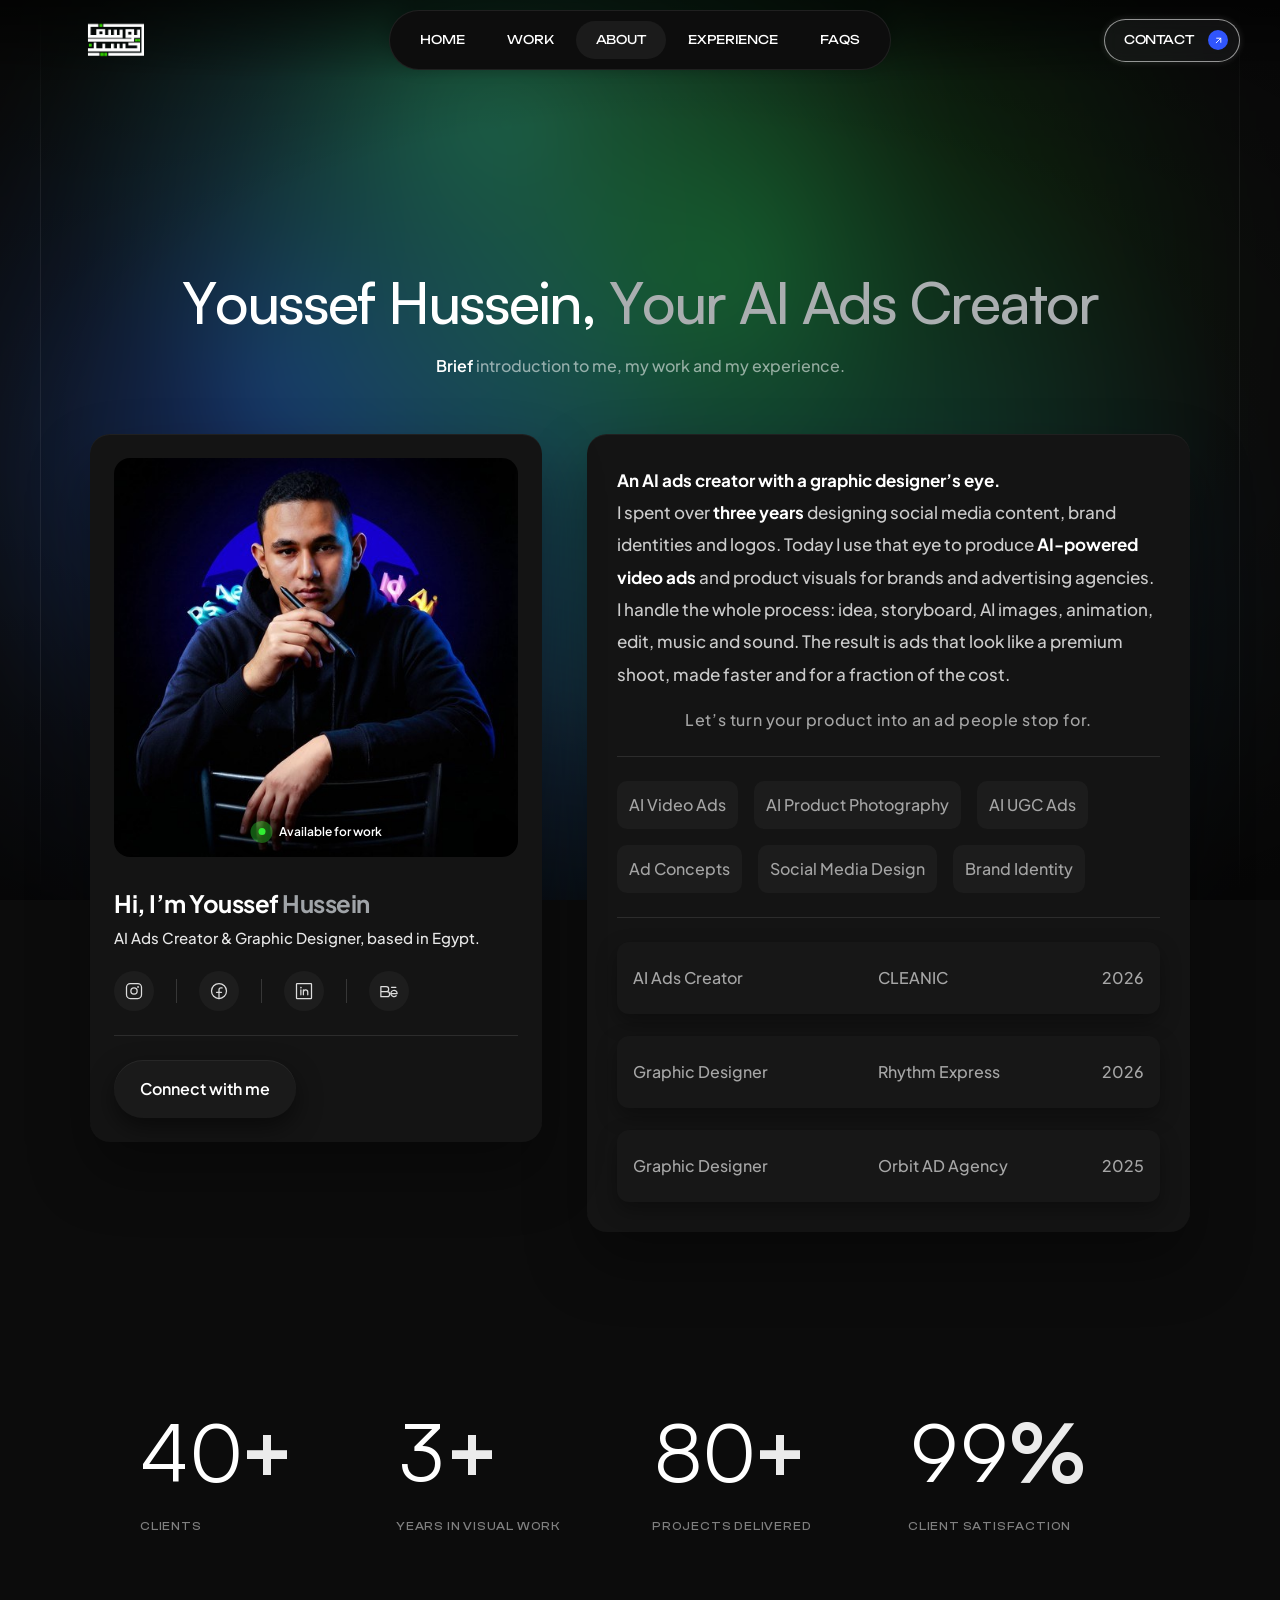
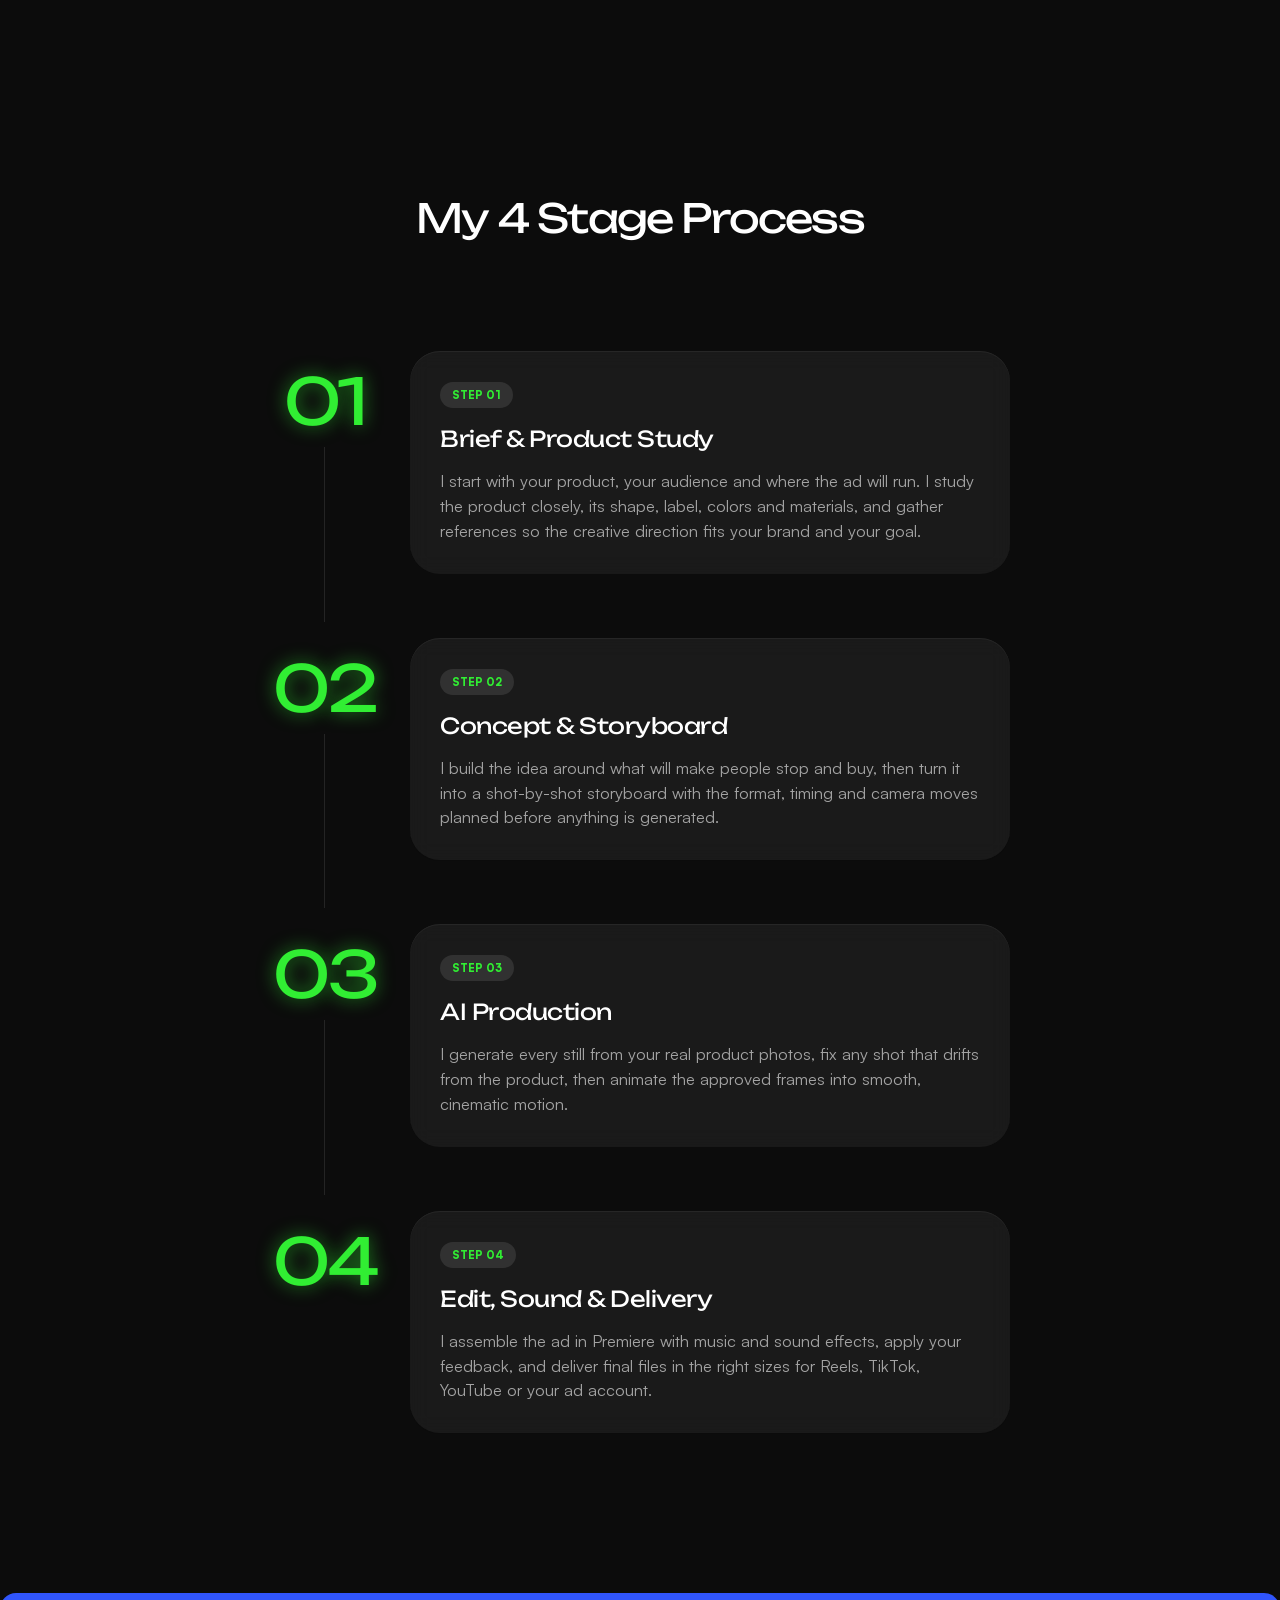
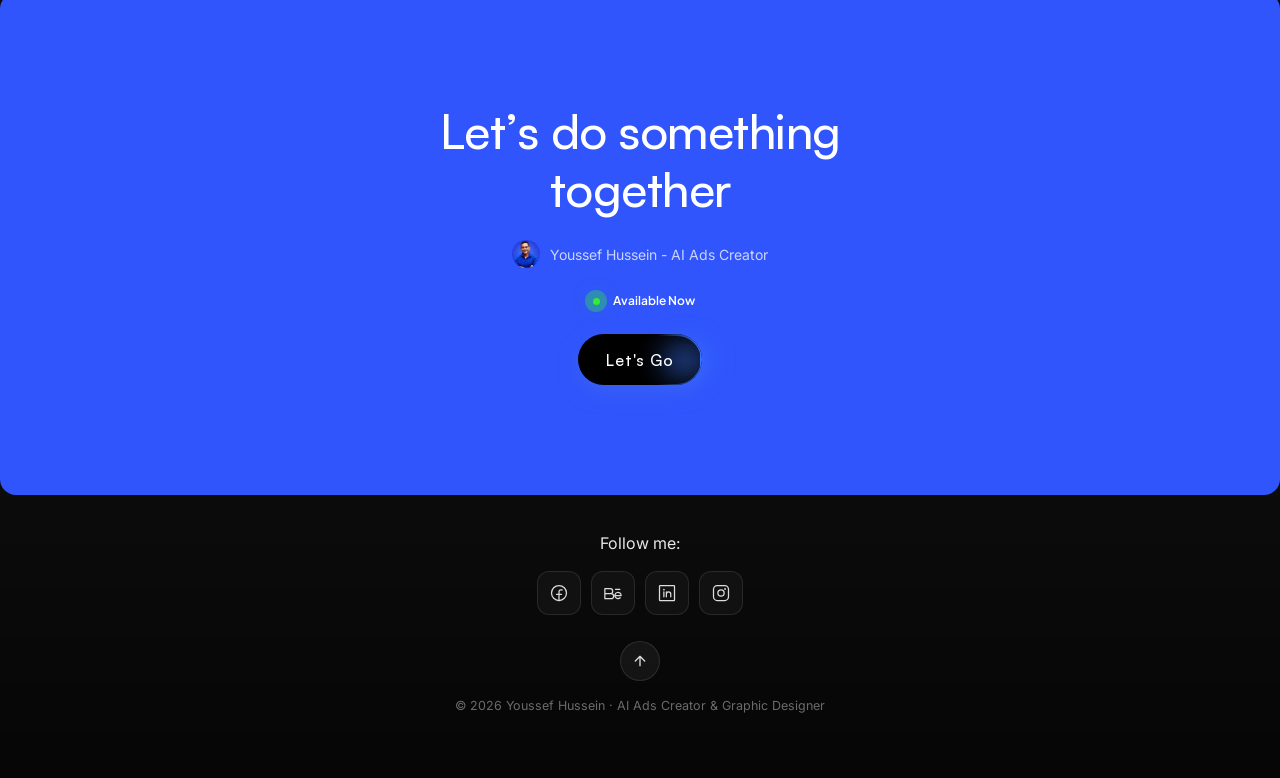
==== commit bbd141cb: "Replace 3D-look service with AI UGC ads, update social links Co-Authored-By: Claude Opus 5.5 <norepl" ====
--- a/about.html
+++ b/about.html
@@ -36,7 +36,7 @@
       <div class="photo"><img src="assets/img/about-photo.jpg" alt="Youssef Hussein at his desk" width="405" height="400"><span class="badge"><span class="pulser"></span>Available for work</span></div>
       <h2>Hi, I’m Youssef <span>Hussein</span></h2>
       <p class="loc">AI Ads Creator &amp; Graphic Designer, based in Egypt.</p>
-      <div class="srow"><a href="https://www.facebook.com/Youssef.1.Designer/" target="_blank" rel="noopener" aria-label="Facebook"><svg viewBox="0 0 256 256" fill="none" stroke="currentColor" stroke-width="16" stroke-linecap="round" stroke-linejoin="round"><circle cx="128" cy="128" r="96"/><path d="M168 88h-16a24 24 0 0 0-24 24v112M96 144h64"/></svg></a><i></i><a href="https://www.linkedin.com/in/youssef-hussein-" target="_blank" rel="noopener" aria-label="LinkedIn"><svg viewBox="0 0 256 256" fill="none" stroke="currentColor" stroke-width="16" stroke-linecap="round" stroke-linejoin="round"><rect x="32" y="32" width="192" height="192" rx="8"/><path d="M120 112v64M88 112v64M120 140a28 28 0 0 1 56 0v36"/><circle cx="88" cy="84" r="4" fill="currentColor"/></svg></a><i></i><a href="https://www.behance.net/Youssef_Hussein" target="_blank" rel="noopener" aria-label="Behance"><svg viewBox="0 0 256 256" fill="none" stroke="currentColor" stroke-width="16" stroke-linecap="round" stroke-linejoin="round"><path d="M160 80h56M24 72h68a32 32 0 0 1 0 64H24zM24 136h80a32 32 0 0 1 0 64H24zM152 160h80a40 40 0 1 0-12 28.6"/></svg></a></div>
+      <div class="srow"><a href="https://www.instagram.com/youssefhussein.ai/" target="_blank" rel="noopener" aria-label="Instagram"><svg viewBox="0 0 256 256" fill="none" stroke="currentColor" stroke-width="16" stroke-linecap="round" stroke-linejoin="round"><circle cx="128" cy="128" r="40"/><rect x="32" y="32" width="192" height="192" rx="48"/><circle cx="180" cy="76" r="4" fill="currentColor"/></svg></a><i></i><a href="https://www.facebook.com/youssefhusseinai/" target="_blank" rel="noopener" aria-label="Facebook"><svg viewBox="0 0 256 256" fill="none" stroke="currentColor" stroke-width="16" stroke-linecap="round" stroke-linejoin="round"><circle cx="128" cy="128" r="96"/><path d="M168 88h-16a24 24 0 0 0-24 24v112M96 144h64"/></svg></a><i></i><a href="https://www.linkedin.com/in/youssef-hussein-" target="_blank" rel="noopener" aria-label="LinkedIn"><svg viewBox="0 0 256 256" fill="none" stroke="currentColor" stroke-width="16" stroke-linecap="round" stroke-linejoin="round"><rect x="32" y="32" width="192" height="192" rx="8"/><path d="M120 112v64M88 112v64M120 140a28 28 0 0 1 56 0v36"/><circle cx="88" cy="84" r="4" fill="currentColor"/></svg></a><i></i><a href="https://www.behance.net/Youssef_Hussein" target="_blank" rel="noopener" aria-label="Behance"><svg viewBox="0 0 256 256" fill="none" stroke="currentColor" stroke-width="16" stroke-linecap="round" stroke-linejoin="round"><path d="M160 80h56M24 72h68a32 32 0 0 1 0 64H24zM24 136h80a32 32 0 0 1 0 64H24zM152 160h80a40 40 0 1 0-12 28.6"/></svg></a></div>
       <div class="hr"></div>
       <a class="connect" href="https://wa.me/qr/GN5DE5CB6URFF1" target="_blank" rel="noopener">Connect with me</a>
     </aside>
@@ -44,7 +44,7 @@
       <p class="bio"><b>An AI ads creator with a graphic designer’s eye.</b><br>I spent over <b>three years</b> designing social media content, brand identities and logos. Today I use that eye to produce <b>AI-powered video ads</b> and product visuals for brands and advertising agencies.<br>I handle the whole process: idea, storyboard, AI images, animation, edit, music and sound. The result is ads that look like a premium shoot, made faster and for a fraction of the cost.</p>
       <p class="sign">Let’s turn your product into an ad people stop for.</p>
       <div class="hr"></div>
-      <div class="tags" id="about-skills"><span>AI Video Ads</span><span>AI Product Photography</span><span>3D-Look Product Ads</span><span>Ad Concepts</span><span>Social Media Design</span><span>Brand Identity</span></div>
+      <div class="tags" id="about-skills"><span>AI Video Ads</span><span>AI Product Photography</span><span>AI UGC Ads</span><span>Ad Concepts</span><span>Social Media Design</span><span>Brand Identity</span></div>
       <div class="hr"></div>
       <div class="erows"><div class="erow"><span>AI Ads Creator</span><span class="c">CLEANIC</span><b>2026</b></div><div class="erow"><span>Graphic Designer</span><span class="c">Rhythm Express</span><b>2026</b></div><div class="erow"><span>Graphic Designer</span><span class="c">Orbit AD Agency</span><b>2025</b></div></div>
     </div>
@@ -95,11 +95,11 @@
 
     <section class="cv-sec cv-in"><h3>About me</h3>
       <p class="cv-lead">AI Ads Creator &amp; Graphic Designer · 3+ years in visual work</p>
-      <p>An AI ads creator with a graphic design background. I produce AI-powered video ads, product photography and 3D-look product visuals for brands and advertising agencies, handling the full process from concept and storyboard to the final edit with music and sound. Three years of designing social media content, brand identities and logos give my AI work a strong sense of composition, color and brand consistency. I deliver on time, keep every product accurate to the real thing, and keep learning as the tools evolve.</p>
+      <p>An AI ads creator with a graphic design background. I produce AI-powered video ads, UGC-style ads and product photography for brands and advertising agencies, handling the full process from concept and storyboard to the final edit with music and sound. Three years of designing social media content, brand identities and logos give my AI work a strong sense of composition, color and brand consistency. I deliver on time, keep every product accurate to the real thing, and keep learning as the tools evolve.</p>
     </section>
 
     <div class="cv-two cv-in">
-      <section class="cv-sec"><h3>Technical skills</h3><ul class="cv-list"><li>AI video ad production: concept, storyboard, image generation, animation and edit.</li><li>AI product photography and 3D-look product visuals, made fully with AI.</li><li>AI tools: Nano Banana Pro, Seedance 2.0, Kling, Seedream and Midjourney.</li><li>Prompt engineering for image and video models, with product accuracy checks.</li><li>Video editing, music and sound design in Adobe Premiere Pro.</li><li>Ad scripts, hooks and creative testing for Meta ads.</li><li>Adobe Photoshop, Illustrator and InDesign.</li><li>Basics in 3D modeling (Blender) and motion graphics.</li></ul></section>
+      <section class="cv-sec"><h3>Technical skills</h3><ul class="cv-list"><li>AI video ad production: concept, storyboard, image generation, animation and edit.</li><li>AI product photography and AI UGC-style ads with talking presenters.</li><li>AI tools: Nano Banana Pro, Seedance 2.0, Kling, Seedream and Midjourney.</li><li>Prompt engineering for image and video models, with product accuracy checks.</li><li>Video editing, music and sound design in Adobe Premiere Pro.</li><li>Ad scripts, hooks and creative testing for Meta ads.</li><li>Adobe Photoshop, Illustrator and InDesign.</li><li>Basics in motion graphics.</li></ul></section>
       <section class="cv-sec"><h3>Soft skills</h3><div class="cv-chips"><span>Creative Thinking</span><span>Attention to Detail</span><span>Time Management</span><span>Problem Solving</span><span>Teamwork</span><span>Open to Feedback</span><span>Effective Communication</span><span>Negotiation</span><span>Flexibility</span></div></section>
     </div>
 
@@ -114,7 +114,7 @@
     <div class="cv-two cv-in">
       <section class="cv-sec"><h3>Languages</h3><div class="cv-lang"><div><b>Arabic</b><span>Native</span></div><i style="--w:100%"></i></div><div class="cv-lang"><div><b>English</b><span>Intermediate</span></div><i style="--w:62%"></i></div><div class="cv-lang"><div><b>German</b><span>Beginner</span></div><i style="--w:25%"></i></div></section>
       <section class="cv-sec"><h3>Find me</h3><div class="cv-links">
-        <a href="https://www.linkedin.com/in/youssef-hussein-" target="_blank" rel="noopener"><svg viewBox="0 0 256 256" fill="none" stroke="currentColor" stroke-width="16" stroke-linecap="round" stroke-linejoin="round"><rect x="32" y="32" width="192" height="192" rx="8"/><path d="M120 112v64M88 112v64M120 140a28 28 0 0 1 56 0v36"/><circle cx="88" cy="84" r="4" fill="currentColor"/></svg>LinkedIn</a><a href="https://www.behance.net/Youssef_Hussein" target="_blank" rel="noopener"><svg viewBox="0 0 256 256" fill="none" stroke="currentColor" stroke-width="16" stroke-linecap="round" stroke-linejoin="round"><path d="M160 80h56M24 72h68a32 32 0 0 1 0 64H24zM24 136h80a32 32 0 0 1 0 64H24zM152 160h80a40 40 0 1 0-12 28.6"/></svg>Behance</a><a href="https://www.facebook.com/Youssef.1.Designer/" target="_blank" rel="noopener"><svg viewBox="0 0 256 256" fill="none" stroke="currentColor" stroke-width="16" stroke-linecap="round" stroke-linejoin="round"><circle cx="128" cy="128" r="96"/><path d="M168 88h-16a24 24 0 0 0-24 24v112M96 144h64"/></svg>Facebook</a><a href="https://wa.me/qr/GN5DE5CB6URFF1" target="_blank" rel="noopener"><svg viewBox="0 0 256 256" fill="none" stroke="currentColor" stroke-width="16" stroke-linecap="round" stroke-linejoin="round"><path d="M45.4 177A95.9 95.9 0 1 1 79 210.6l-33.6 9.9a8 8 0 0 1-9.9-9.9z"/></svg>WhatsApp</a>
+        <a href="https://www.instagram.com/youssefhussein.ai/" target="_blank" rel="noopener"><svg viewBox="0 0 256 256" fill="none" stroke="currentColor" stroke-width="16" stroke-linecap="round" stroke-linejoin="round"><circle cx="128" cy="128" r="40"/><rect x="32" y="32" width="192" height="192" rx="48"/><circle cx="180" cy="76" r="4" fill="currentColor"/></svg>Instagram</a><a href="https://www.facebook.com/youssefhusseinai/" target="_blank" rel="noopener"><svg viewBox="0 0 256 256" fill="none" stroke="currentColor" stroke-width="16" stroke-linecap="round" stroke-linejoin="round"><circle cx="128" cy="128" r="96"/><path d="M168 88h-16a24 24 0 0 0-24 24v112M96 144h64"/></svg>Facebook</a><a href="https://www.linkedin.com/in/youssef-hussein-" target="_blank" rel="noopener"><svg viewBox="0 0 256 256" fill="none" stroke="currentColor" stroke-width="16" stroke-linecap="round" stroke-linejoin="round"><rect x="32" y="32" width="192" height="192" rx="8"/><path d="M120 112v64M88 112v64M120 140a28 28 0 0 1 56 0v36"/><circle cx="88" cy="84" r="4" fill="currentColor"/></svg>LinkedIn</a><a href="https://www.behance.net/Youssef_Hussein" target="_blank" rel="noopener"><svg viewBox="0 0 256 256" fill="none" stroke="currentColor" stroke-width="16" stroke-linecap="round" stroke-linejoin="round"><path d="M160 80h56M24 72h68a32 32 0 0 1 0 64H24zM24 136h80a32 32 0 0 1 0 64H24zM152 160h80a40 40 0 1 0-12 28.6"/></svg>Behance</a><a href="https://wa.me/qr/GN5DE5CB6URFF1" target="_blank" rel="noopener"><svg viewBox="0 0 256 256" fill="none" stroke="currentColor" stroke-width="16" stroke-linecap="round" stroke-linejoin="round"><path d="M45.4 177A95.9 95.9 0 1 1 79 210.6l-33.6 9.9a8 8 0 0 1-9.9-9.9z"/></svg>WhatsApp</a>
       </div></section>
     </div>
   </article>
--- a/assets/site.css
+++ b/assets/site.css
@@ -525,3 +525,4 @@
   .cta-row .gbtn{height:46px;padding:0 16px;font-size:14px;letter-spacing:.4px}
   .cta-row .obtn{height:44px;padding:0 14px;font-size:14px}
 }
+.cv-links a:last-child:nth-child(odd){grid-column:1/-1}
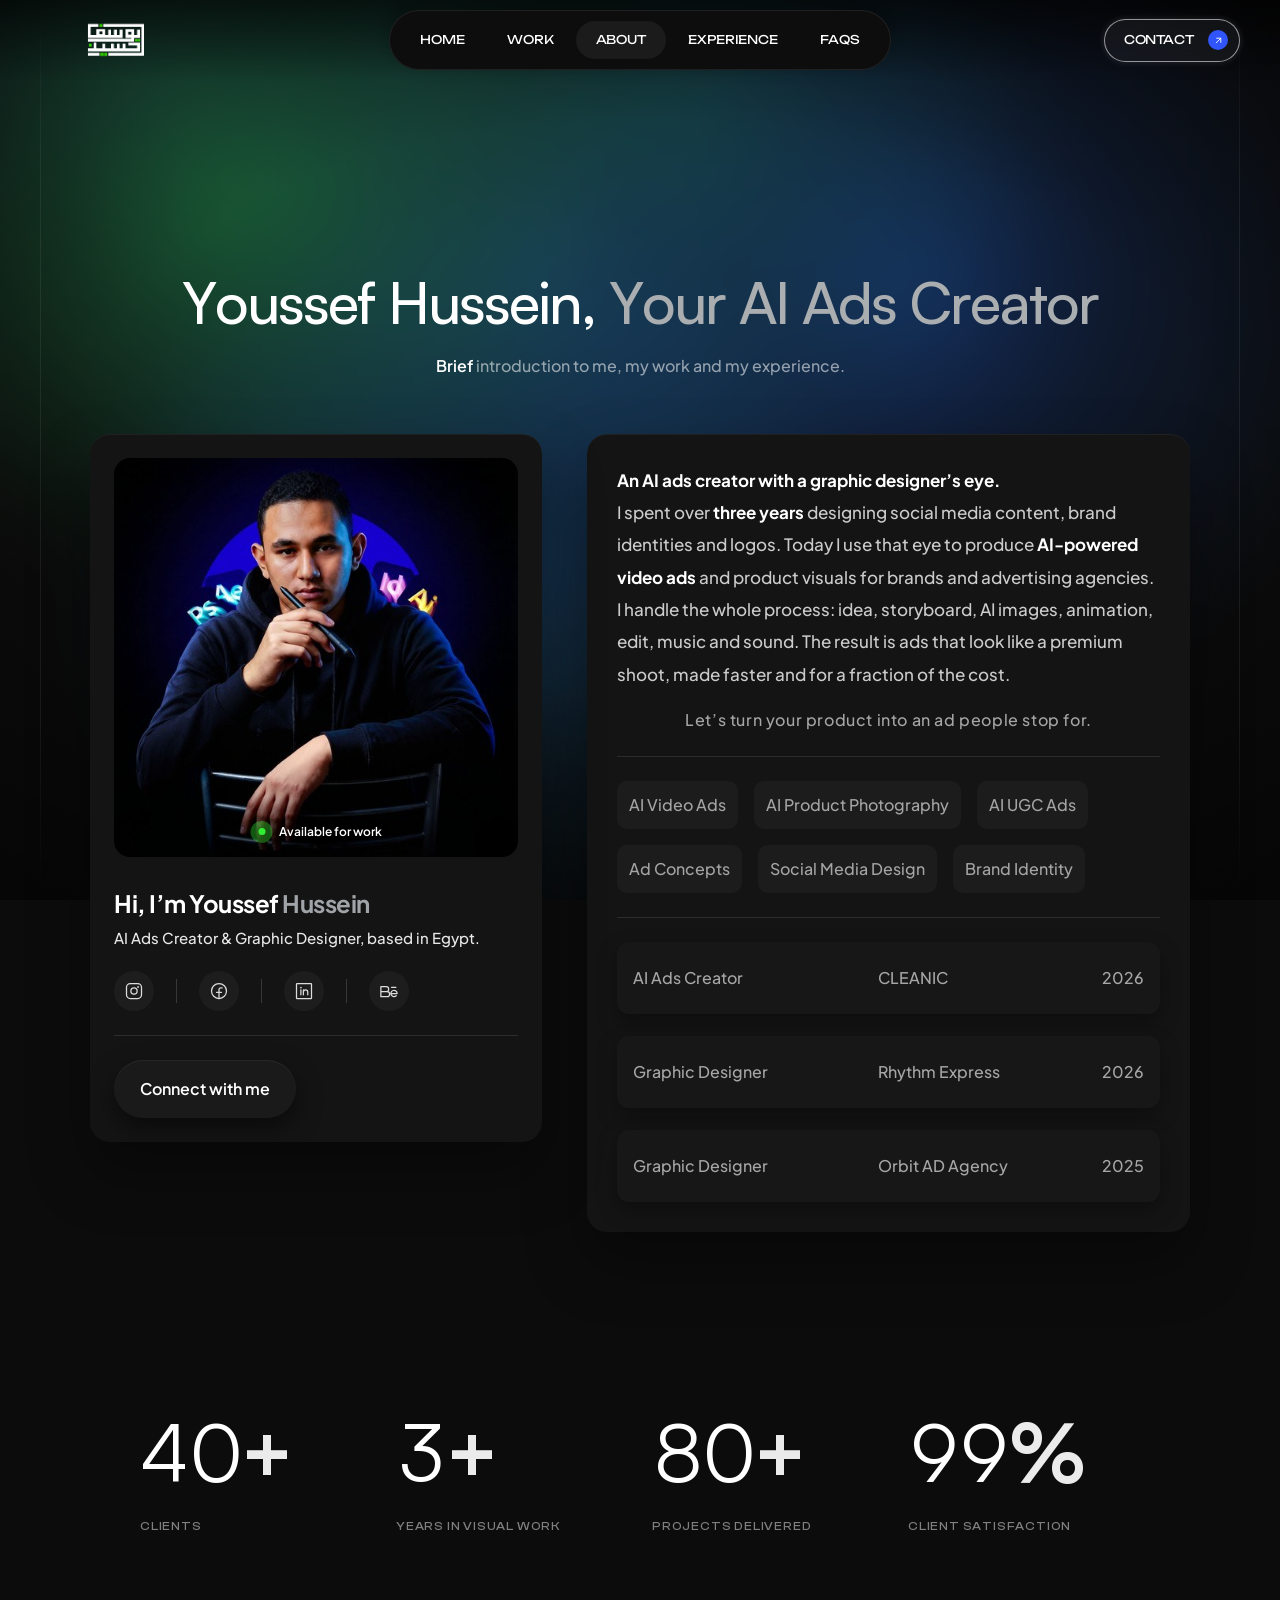
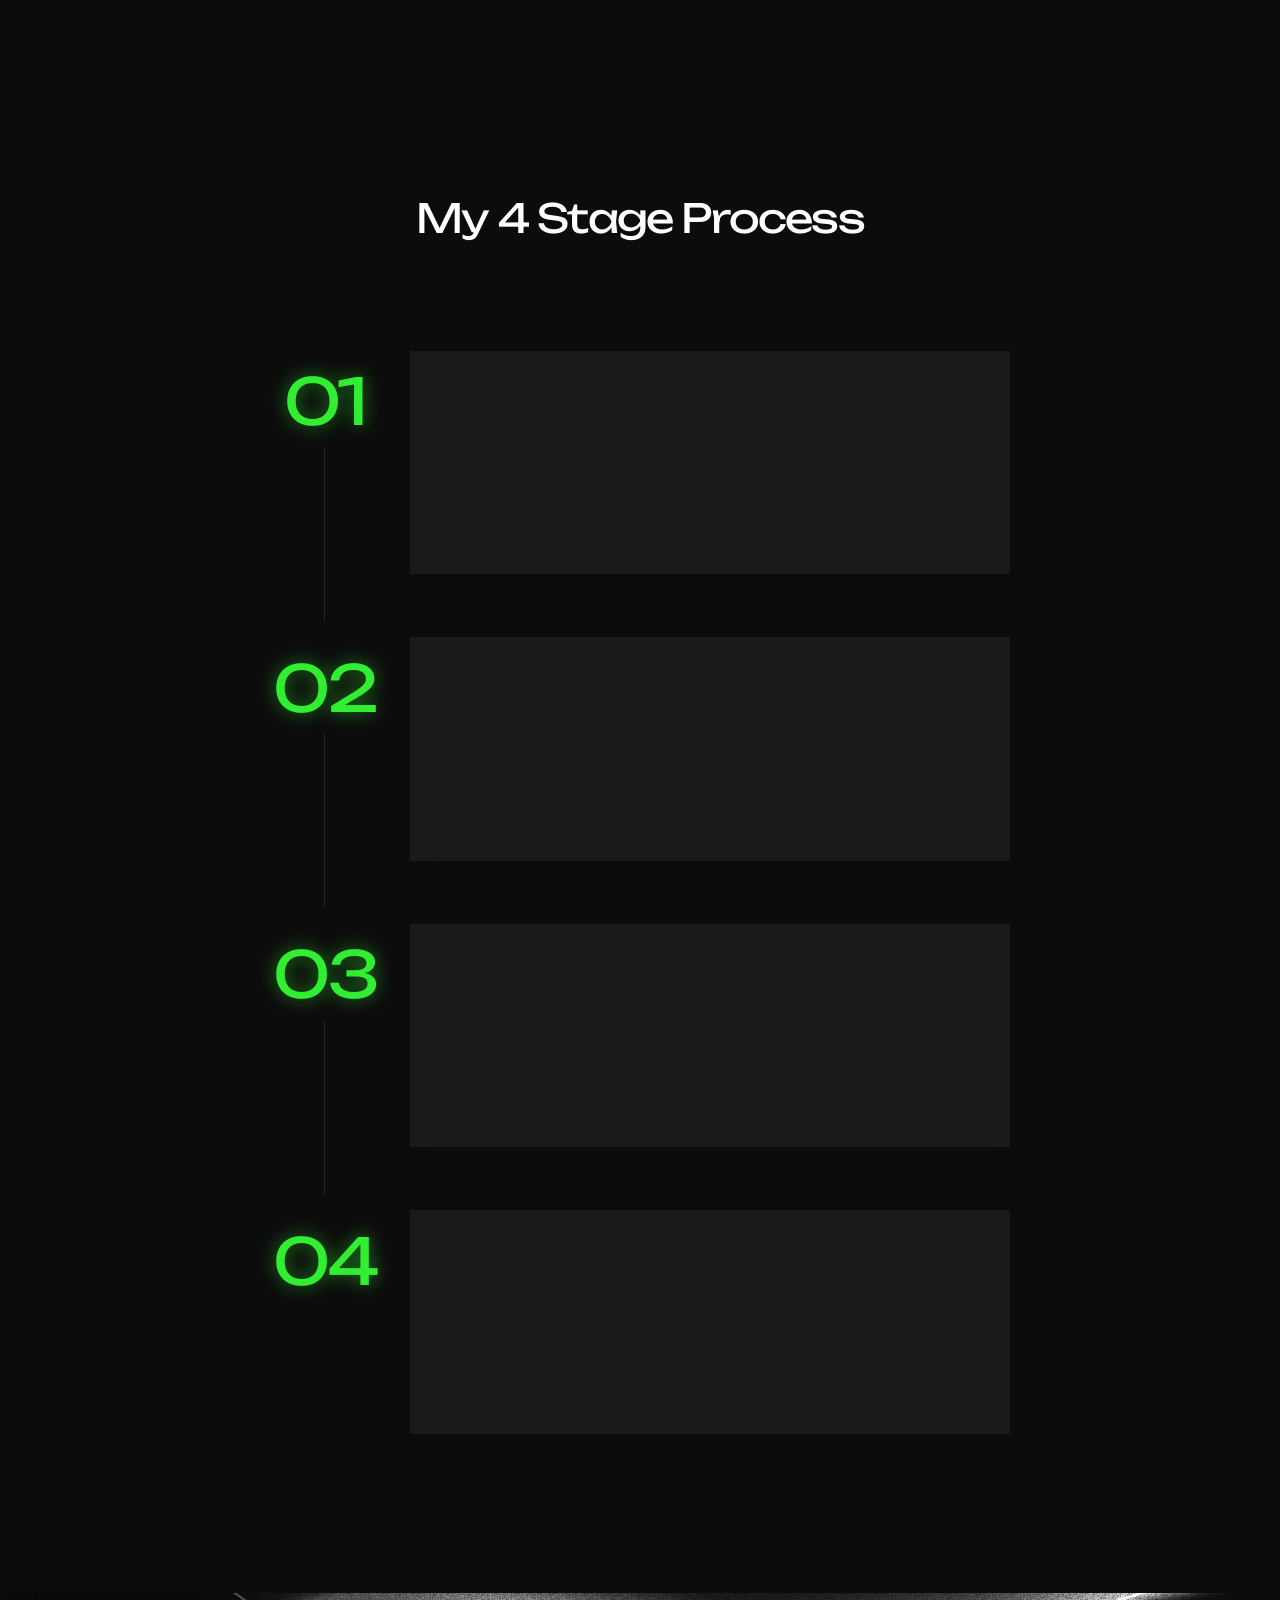
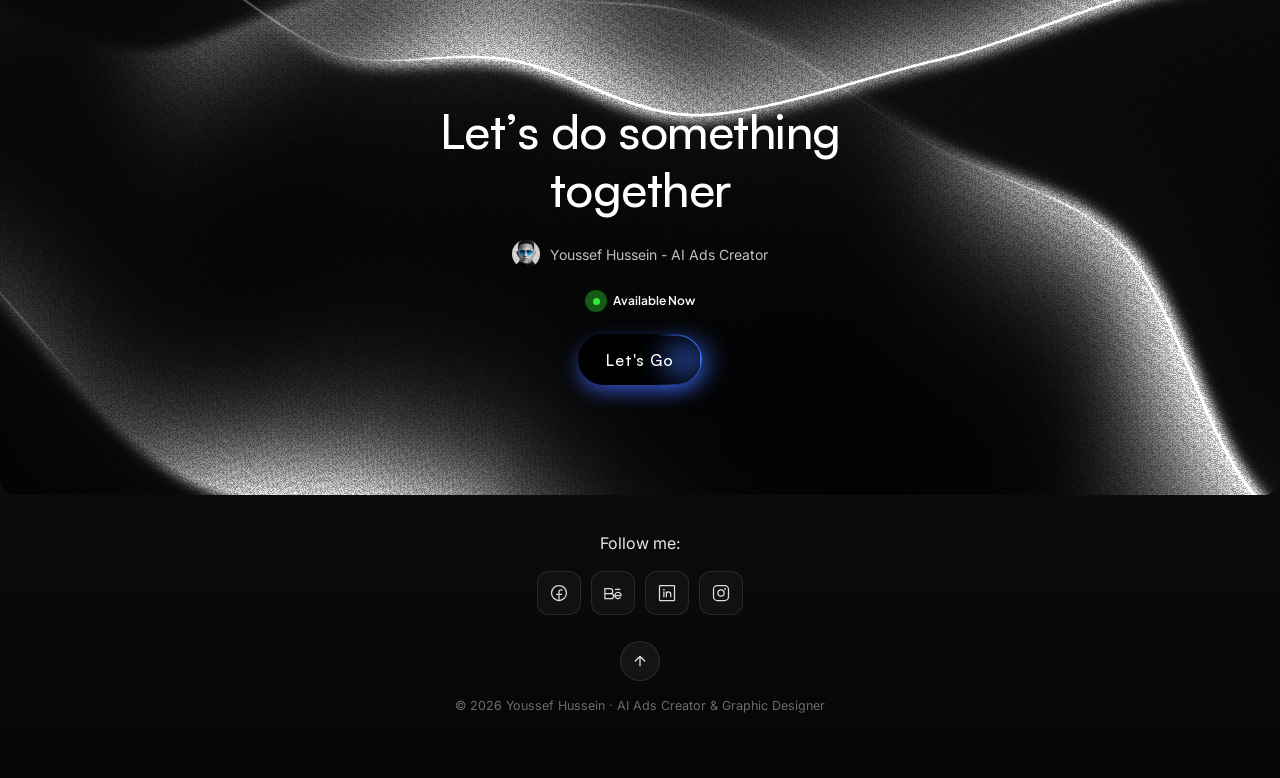
==== commit f7c2d999: "Add downloadable PDF CV Co-Authored-By: Claude Opus 5.5 <noreply@anthropic.com> Claude-Session: http" ====
--- a/about.html
+++ b/about.html
@@ -90,6 +90,7 @@
         <span class="eyebrow">AI Ads Creator · Graphic Designer</span>
         <h2 id="cv-name">Youssef Hussein</h2>
         <p class="cv-meta"><span>Nasr City, Cairo</span><button class="copy" data-copy="+201007249310" title="Copy number">(+20) 1007249310</button><button class="copy" data-copy="youssefbfarawi@gmail.com" title="Copy email">youssefbfarawi@gmail.com</button></p>
+        <a class="cv-dl" href="assets/Youssef_Hussein_CV.pdf" download="Youssef_Hussein_CV.pdf"><svg viewBox="0 0 24 24" width="16" height="16" fill="none" stroke="currentColor" stroke-width="2" stroke-linecap="round" stroke-linejoin="round"><path d="M12 4v11M7 10l5 5 5-5M5 20h14"/></svg>Download PDF</a>
       </div>
     </header>
 
--- a/assets/site.css
+++ b/assets/site.css
@@ -526,3 +526,7 @@
   .cta-row .obtn{height:44px;padding:0 14px;font-size:14px}
 }
 .cv-links a:last-child:nth-child(odd){grid-column:1/-1}
+
+/* CV download */
+.cv-dl{display:inline-flex;align-items:center;gap:8px;margin-top:14px;padding:10px 18px;border-radius:999px;background:#405ee3;color:#fff;font-weight:500;font-size:14px;text-decoration:none;box-shadow:0 0 24px rgba(64,94,227,.45);transition:transform .35s var(--spring),box-shadow .3s}
+.cv-dl:hover{transform:translateY(-2px);box-shadow:0 0 34px rgba(64,94,227,.7)}
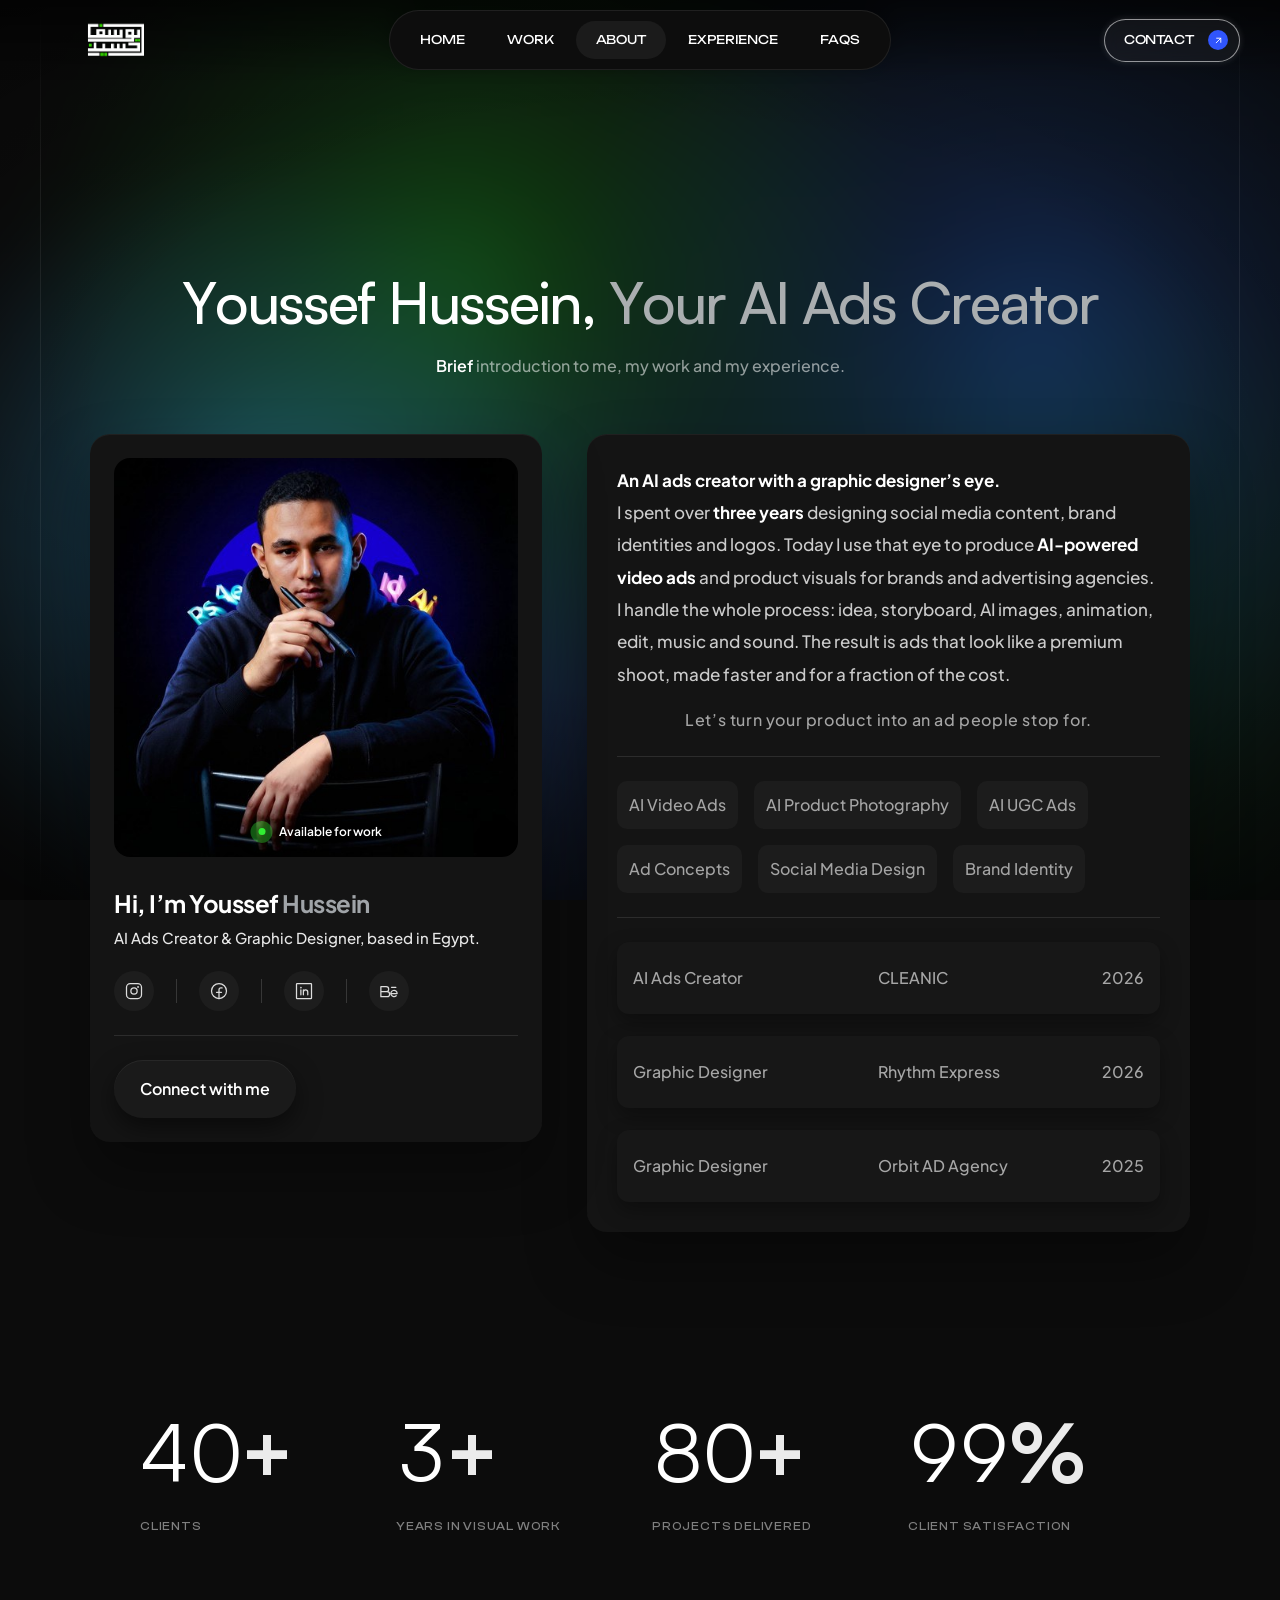
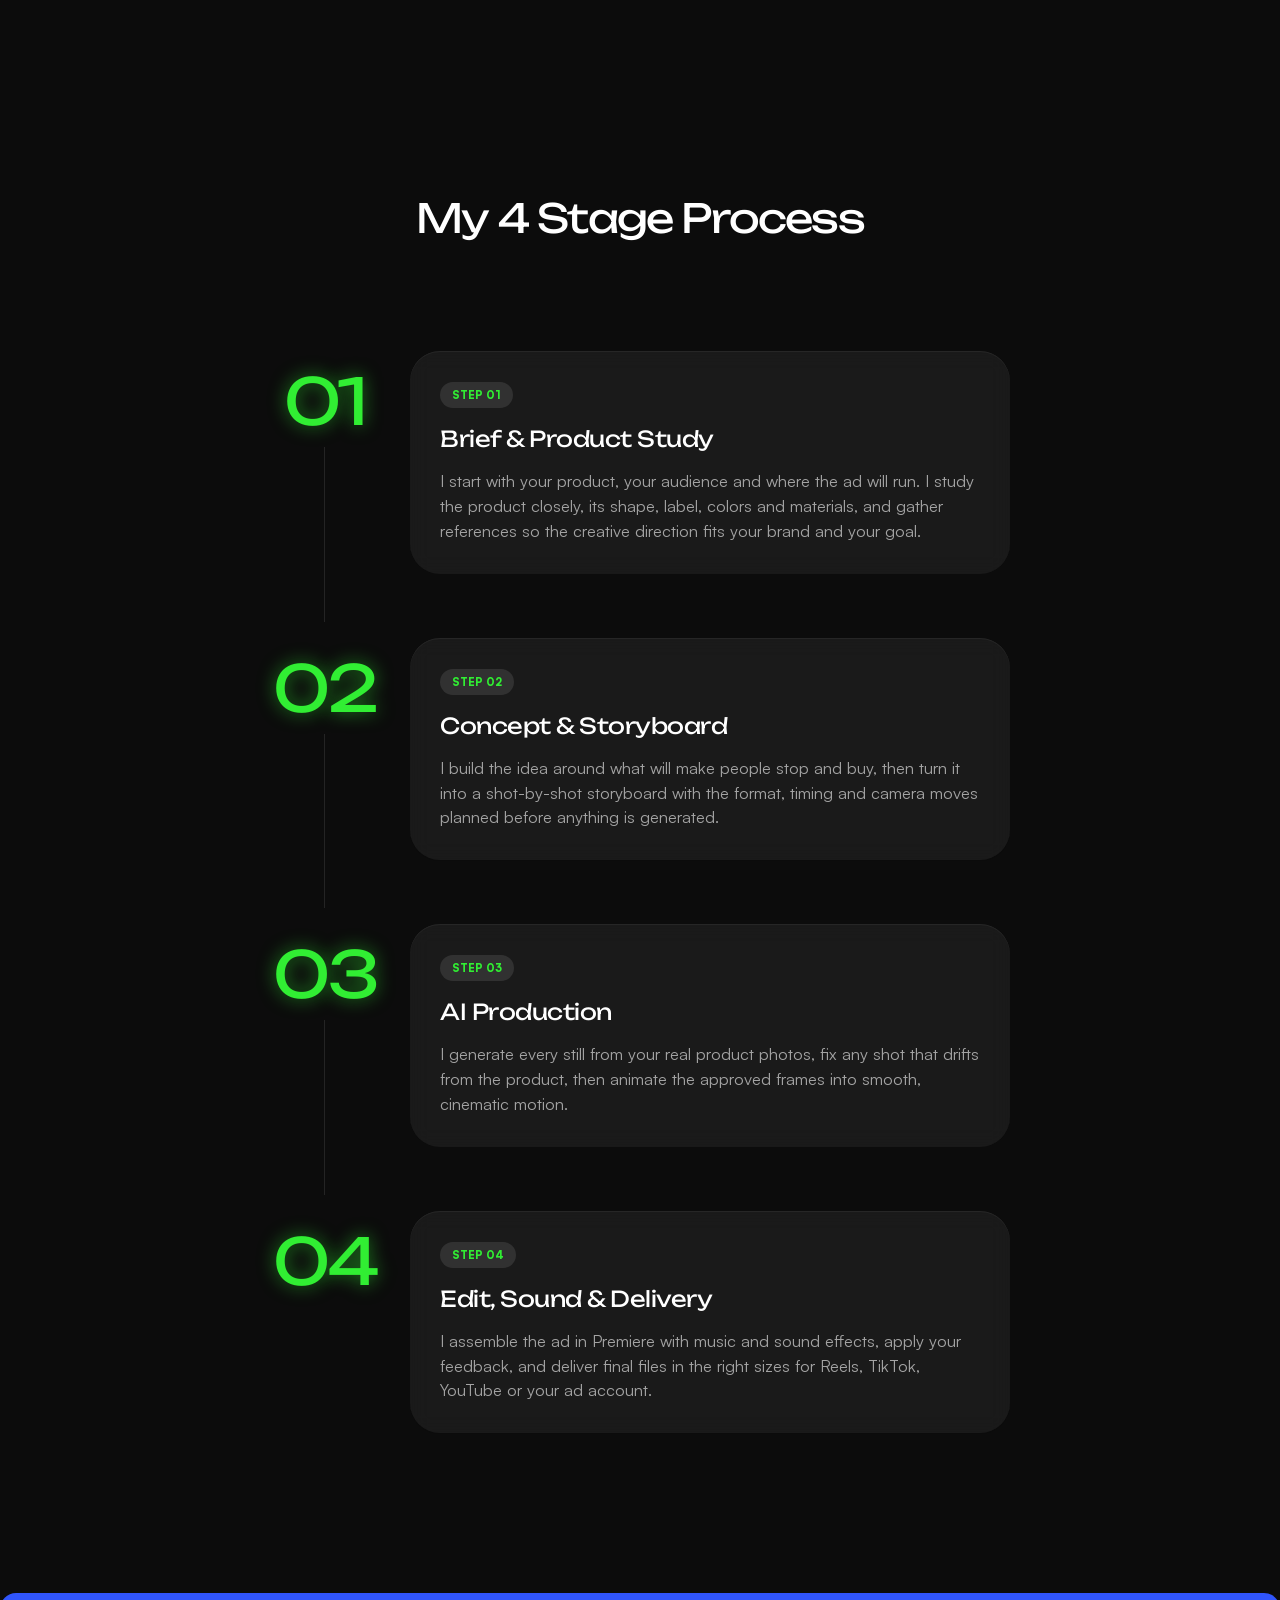
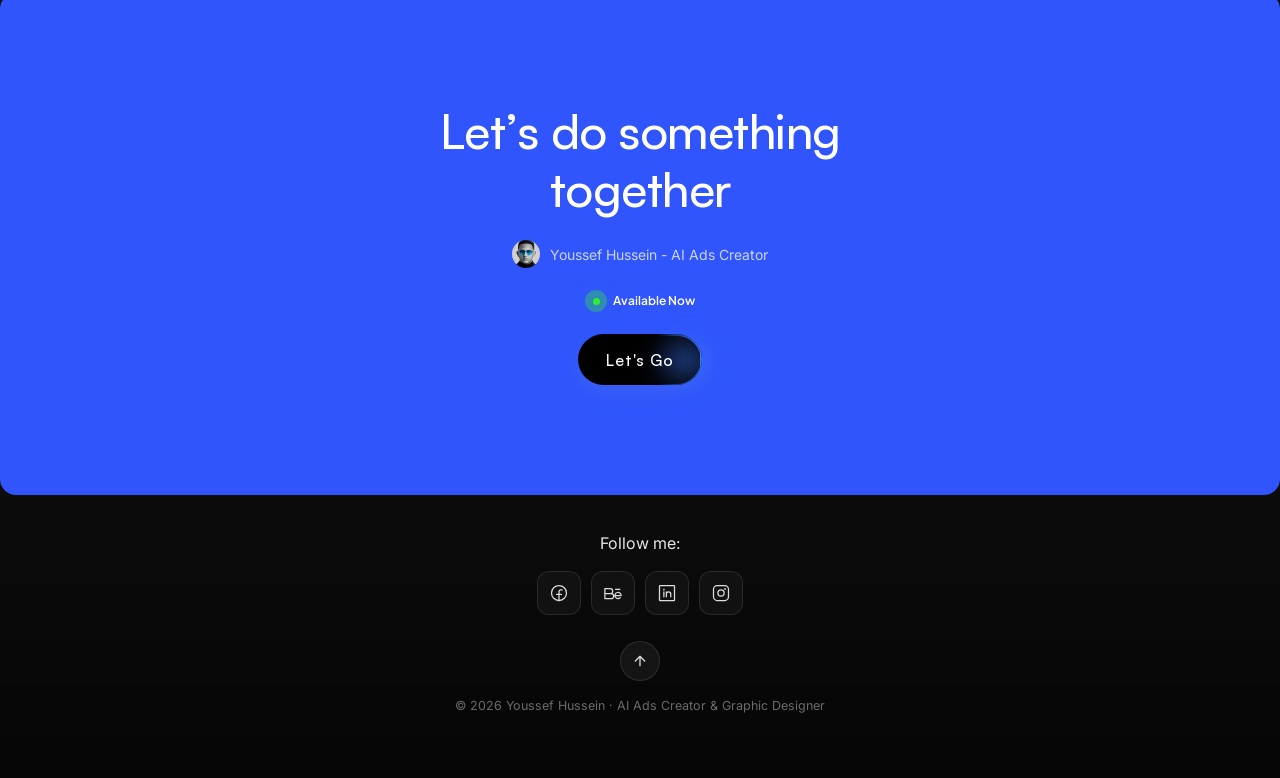
==== commit 67fab4d0: "Cache-bust CSS/JS so updates show immediately; intro fallback Co-Authored-By: Claude Opus 5.5 <norep" ====
--- a/about.html
+++ b/about.html
@@ -7,7 +7,7 @@
 <meta name="claude:viewport-fit-sides" content="cover">
 <meta name="description" content="Youssef Hussein, AI ads creator and graphic designer based in Egypt: profile, experience and how I work.">
 <link rel="preconnect" href="https://fonts.googleapis.com"><link rel="preconnect" href="https://fonts.gstatic.com" crossorigin><link rel="stylesheet" href="https://fonts.googleapis.com/css2?family=Unbounded:wght@400;500&family=Hanken+Grotesk:wght@400;500&family=Figtree:wght@500;600&family=Inter:wght@400;500&family=Plus+Jakarta+Sans:wght@500;600;700&family=Manrope:wght@400;500;700&display=swap">
-<link rel="stylesheet" href="assets/site.css">
+<link rel="stylesheet" href="assets/site.css?v=30327053">
 <link rel="preload" as="image" href="assets/img/avatar.jpg">
 </head>
 <body data-palette="about">
@@ -120,6 +120,6 @@
     </div>
   </article>
 </div>
-<script src="assets/site.js"></script>
+<script src="assets/site.js?v=390fefcb"></script>
 </body>
 </html>
--- a/assets/site.css
+++ b/assets/site.css
@@ -530,3 +530,60 @@
 /* CV download */
 .cv-dl{display:inline-flex;align-items:center;gap:8px;margin-top:14px;padding:10px 18px;border-radius:999px;background:#405ee3;color:#fff;font-weight:500;font-size:14px;text-decoration:none;box-shadow:0 0 24px rgba(64,94,227,.45);transition:transform .35s var(--spring),box-shadow .3s}
 .cv-dl:hover{transform:translateY(-2px);box-shadow:0 0 34px rgba(64,94,227,.7)}
+
+/* ================= INTRO ================= */
+.no-intro #intro{display:none}
+html.intro-on,html.intro-on body{overflow:hidden}
+#intro{position:fixed;inset:0;z-index:10000;pointer-events:auto;color:#fff;font-family:"Satoshi",sans-serif;overflow:hidden}
+#intro.gone{display:none}
+.in-door{position:absolute;left:0;right:0;height:calc(50% + 1px);background:radial-gradient(120% 90% at 50% 100%,#0b0f2a 0%,#05060c 60%);transition:transform 1.15s cubic-bezier(.76,0,.24,1)}
+.in-top{top:0}
+.in-bot{bottom:0;background:radial-gradient(120% 90% at 50% 0%,#0b0f2a 0%,#05060c 60%)}
+.in-warp{position:absolute;inset:0;width:100%;height:100%;transition:opacity .5s}
+.in-core{position:absolute;inset:0;display:flex;flex-direction:column;align-items:center;justify-content:center;gap:22px;transition:transform .7s cubic-bezier(.7,0,.3,1),opacity .55s,filter .6s}
+.in-ring{position:absolute;left:50%;top:50%;width:min(62vmin,520px);aspect-ratio:1;border-radius:50%;translate:-50% -58%;
+  background:conic-gradient(from 0deg,#405ee3,#8b3dff,#31ee33,#405ee3);filter:blur(60px);opacity:0;scale:.4;
+  animation:inRing 8s linear infinite;transition:opacity 1.2s ease,scale 1.6s cubic-bezier(.2,.8,.2,1)}
+.in-ring::after{content:"";position:absolute;inset:18%;border-radius:50%;background:#05060c;filter:blur(30px)}
+@keyframes inRing{to{rotate:360deg}}
+.in-logo{position:relative;width:clamp(92px,13vmin,132px);height:auto;opacity:0;scale:.55;filter:blur(18px);
+  clip-path:inset(50% 0 50% 0);transition:opacity .6s,scale 1.1s cubic-bezier(.2,.9,.2,1.15),filter 1s,clip-path .9s cubic-bezier(.7,0,.2,1)}
+.in-name{position:relative;display:flex;font-family:"Clash Display","Satoshi",sans-serif;font-weight:500;font-size:clamp(26px,5.4vw,64px);letter-spacing:.06em;line-height:1;overflow:hidden;padding:.08em 0}
+.in-name span{display:inline-block;transform:translateY(110%) rotate(8deg);opacity:0;filter:blur(8px);
+  background:linear-gradient(100deg,#fff 30%,#a9b8ff 45%,#fff 60%);background-size:300% 100%;background-position:100% 0;-webkit-background-clip:text;background-clip:text;color:transparent;
+  transition:transform .9s cubic-bezier(.2,.9,.2,1),opacity .6s,filter .7s;transition-delay:calc(var(--i)*45ms + .7s)}
+.in-tag{position:relative;display:flex;align-items:center;gap:14px;font-size:clamp(10px,1.3vw,13px);letter-spacing:.32em;text-transform:uppercase;color:#d3d9f5;opacity:0;transform:translateY(10px);transition:opacity .7s 1.55s,transform .7s 1.55s}
+.in-tag i{width:5px;height:5px;border-radius:50%;background:#31ee33;box-shadow:0 0 10px #31ee33}
+.in-foot{position:absolute;left:clamp(18px,4vw,48px);right:clamp(18px,4vw,48px);bottom:clamp(26px,5vh,48px);display:flex;justify-content:space-between;align-items:flex-end;transition:opacity .4s}
+.in-hint{font-size:12px;letter-spacing:.18em;text-transform:uppercase;color:#6d7499}
+.in-count{font-family:"Clash Display",sans-serif;font-weight:500;font-size:clamp(44px,9vw,110px);line-height:.8;letter-spacing:-.02em;color:#fff;font-variant-numeric:tabular-nums;opacity:.92}
+.in-bar{position:absolute;left:0;right:0;bottom:0;height:2px;background:rgba(255,255,255,.06);transition:opacity .4s}
+.in-bar i{display:block;height:100%;width:100%;transform-origin:left;transform:scaleX(var(--p,0));background:linear-gradient(90deg,#31ee33,#405ee3 50%,#8b3dff);box-shadow:0 0 14px #405ee3}
+.in-beam{position:absolute;left:50%;top:50%;width:100%;height:2px;translate:-50% -50%;scale:0 1;opacity:0;background:linear-gradient(90deg,transparent,#8ea2ff 20%,#fff 50%,#8ea2ff 80%,transparent);
+  box-shadow:0 0 18px 4px rgba(120,145,255,.9),0 0 70px 14px rgba(64,94,227,.55);transition:scale .55s cubic-bezier(.7,0,.2,1),opacity .3s}
+.in-skip{position:absolute;top:clamp(16px,3vh,28px);right:clamp(16px,3vw,32px);background:rgba(255,255,255,.06);border:1px solid rgba(255,255,255,.12);color:#c7cbe0;font:500 12px/1 "Satoshi",sans-serif;letter-spacing:.14em;text-transform:uppercase;padding:10px 16px;border-radius:999px;cursor:pointer;opacity:0;transition:opacity .6s .8s,background .3s}
+.in-skip:hover{background:rgba(255,255,255,.14)}
+
+#intro.s1 .in-ring{opacity:.55;scale:1}
+#intro.s1 .in-logo{opacity:1;scale:1;filter:blur(0);clip-path:inset(0 0 0 0)}
+#intro.s1 .in-name span{transform:none;opacity:1;filter:none}
+#intro.s1 .in-tag,#intro.s1 .in-skip{opacity:1;transform:none}
+#intro.s2 .in-name span{animation:inShine 1.4s .1s ease forwards}
+@keyframes inShine{to{background-position:0 0}}
+#intro.s-out .in-core{transform:scale(1.18);opacity:0;filter:blur(14px)}
+#intro.s-out .in-foot,#intro.s-out .in-bar,#intro.s-out .in-skip{opacity:0}
+#intro.s-out .in-beam{scale:1 1;opacity:1}
+#intro.s-open .in-warp{opacity:0}
+#intro.s-open .in-beam{opacity:0;transition:opacity .5s .15s}
+#intro.s-open .in-top{transform:translateY(-101%)}
+#intro.s-open .in-bot{transform:translateY(101%)}
+#intro.s-open{pointer-events:none}
+html.intro-on main,html.intro-on .nav{opacity:0}
+html.intro-open main,html.intro-open .nav{opacity:1;transition:opacity .9s .25s}
+html.intro-open main{animation:inSite 1.4s cubic-bezier(.2,.8,.2,1) both}
+@keyframes inSite{from{transform:scale(1.06);filter:blur(10px)}to{transform:none;filter:none}}
+@media (prefers-reduced-motion:reduce){
+  .in-door,.in-core,.in-logo,.in-name span,.in-tag{transition-duration:.01s!important;transition-delay:0s!important}
+  html.intro-open main{animation:none}
+}
+@media (max-width:600px){.in-hint{display:none}}
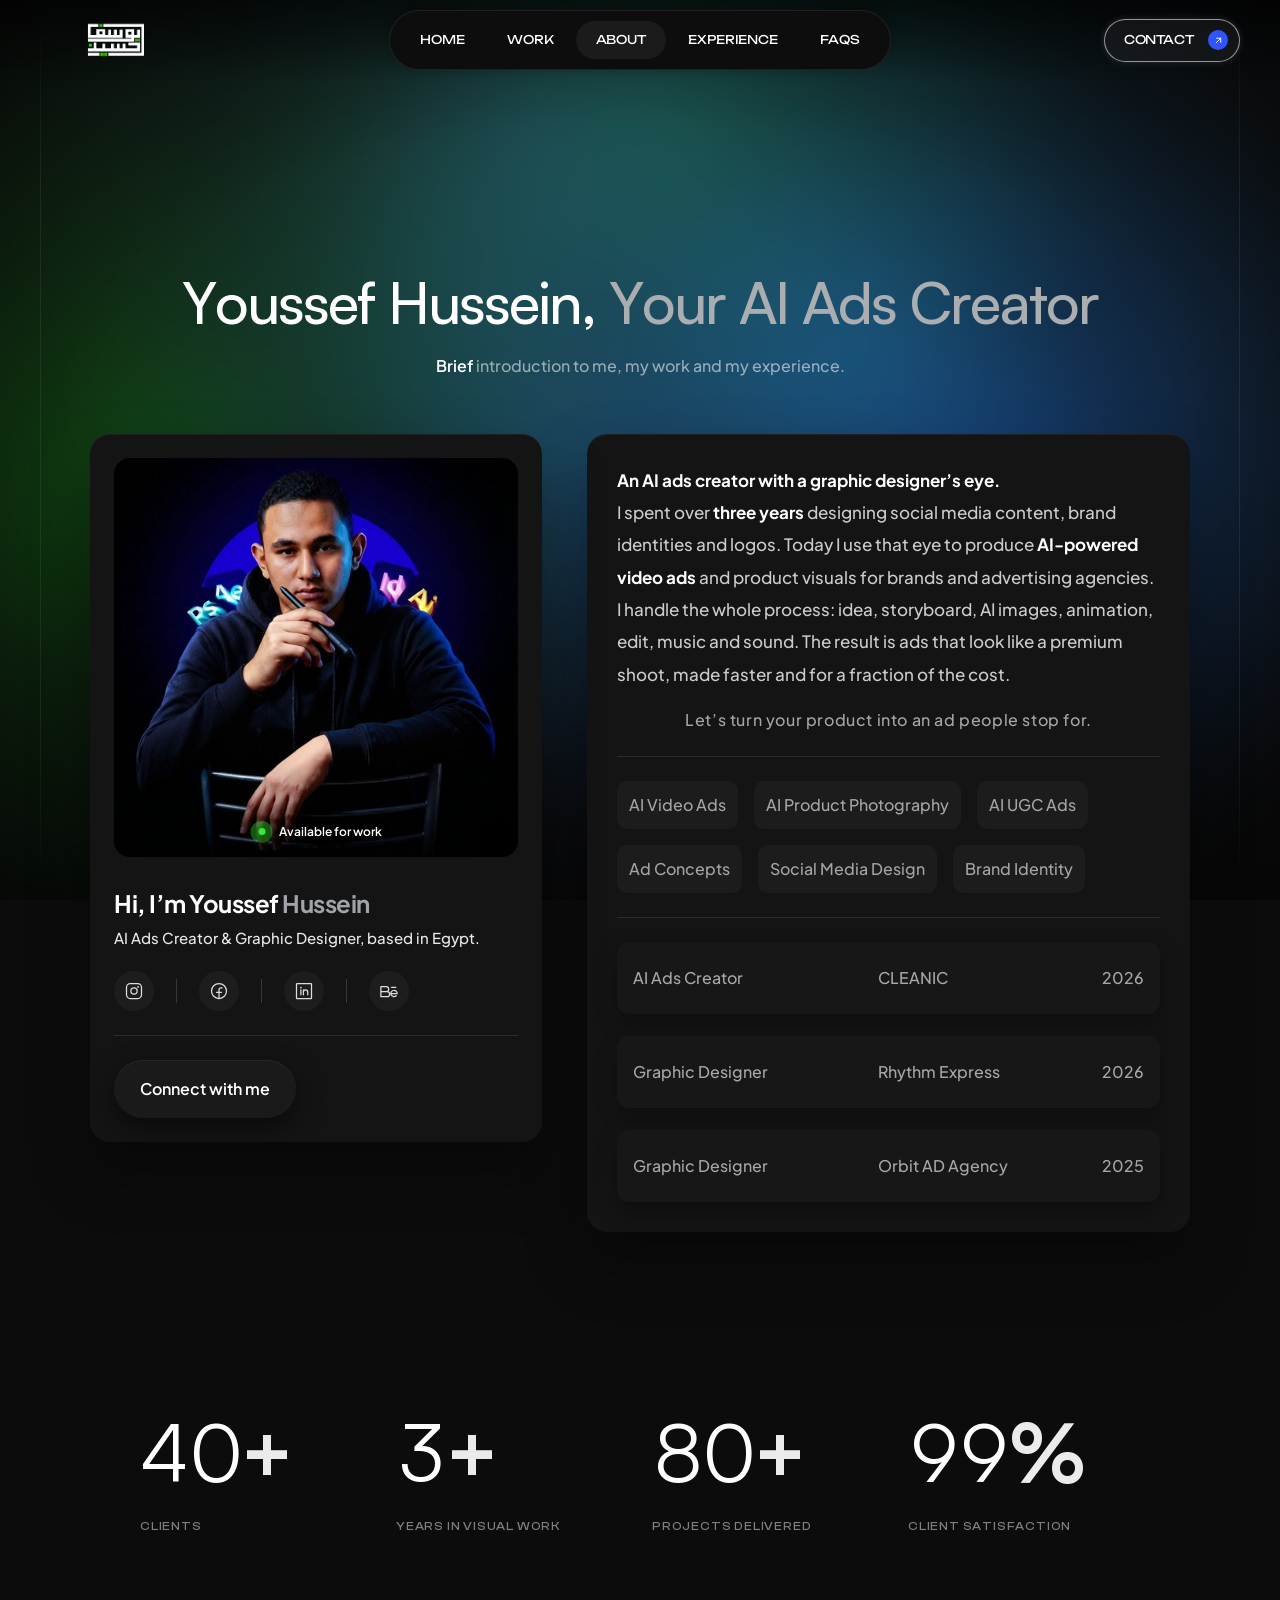
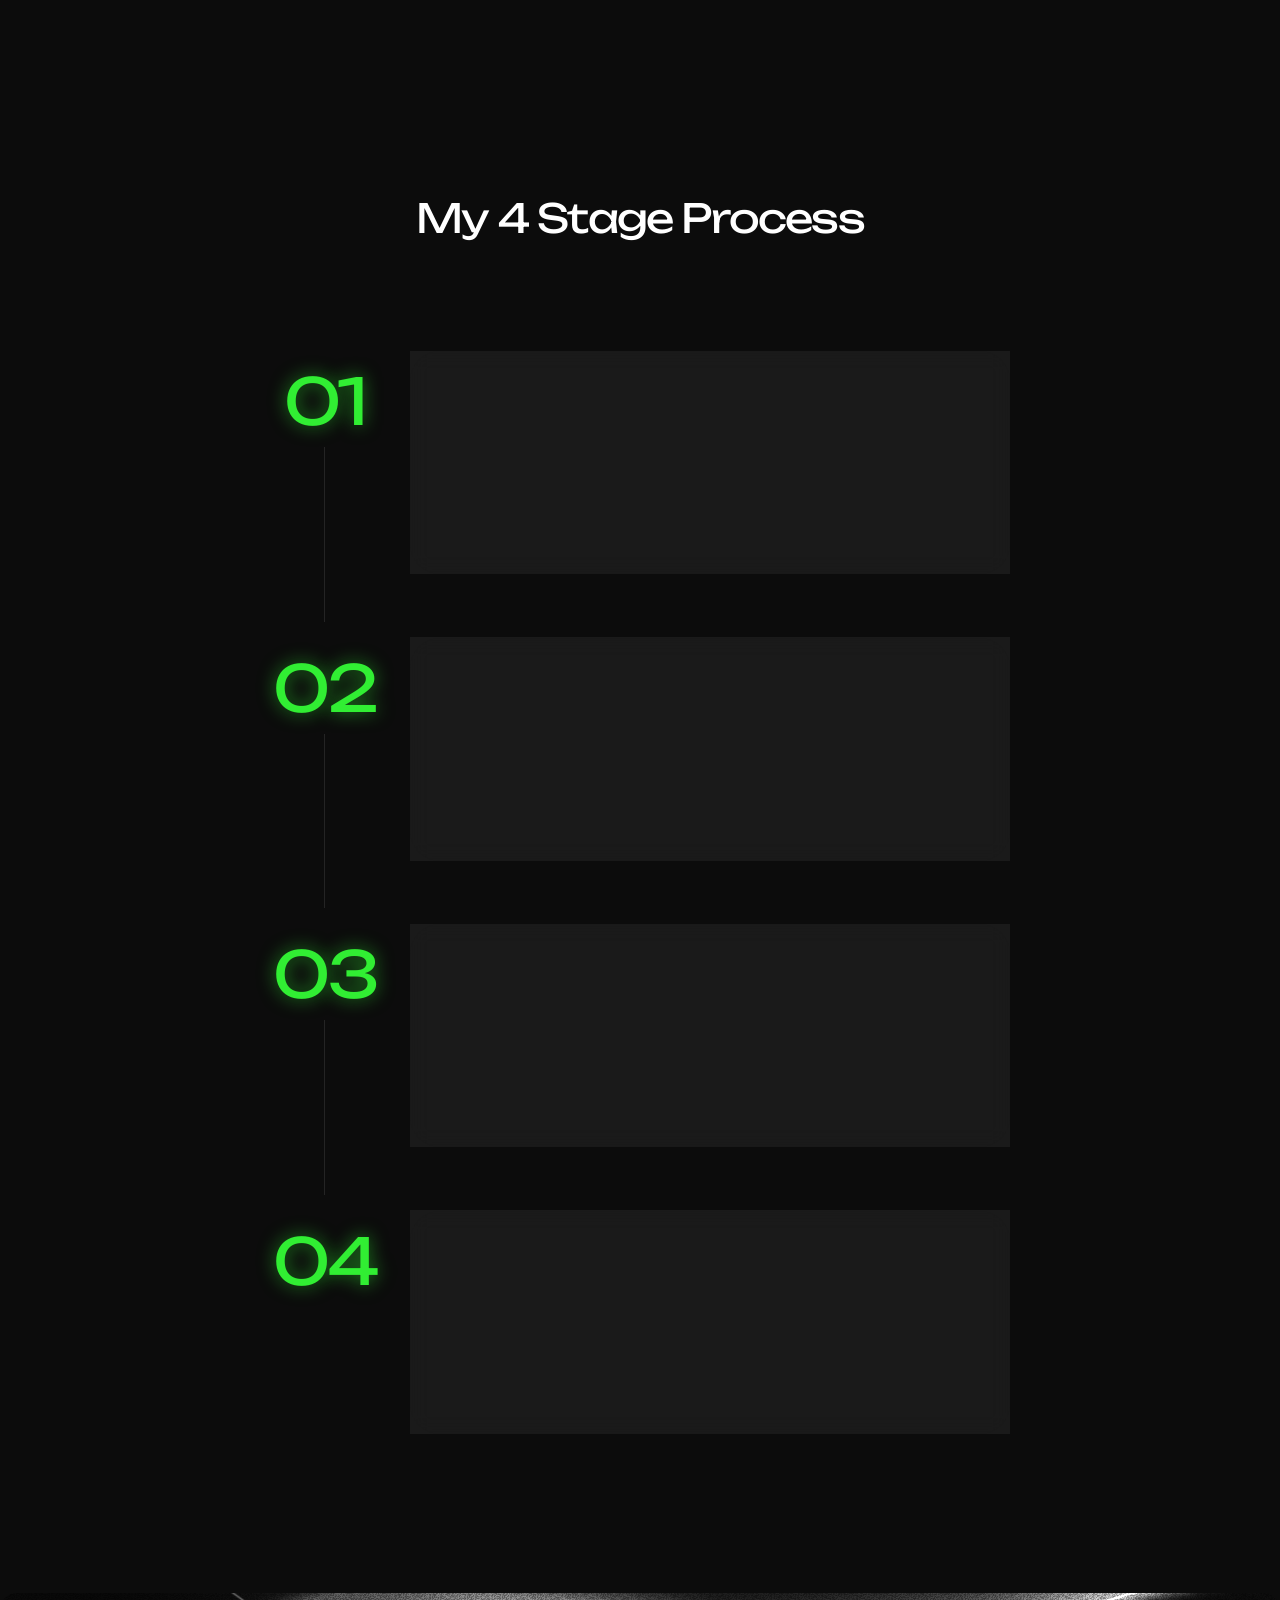
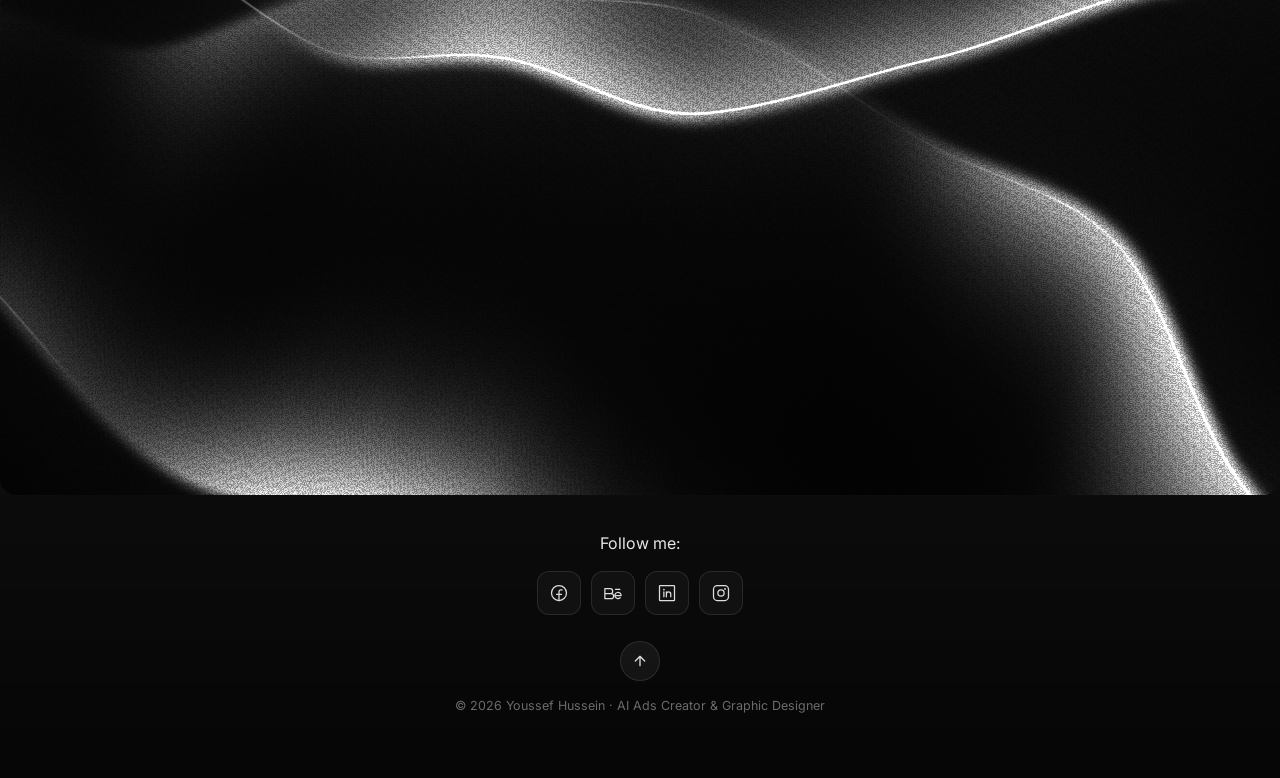
==== commit ef6d8c64: "Intro v2: SVG logo drawn as outline, whole-word gradient, no counter or skip, ~3.8s Co-Authored-By: " ====
--- a/about.html
+++ b/about.html
@@ -7,7 +7,7 @@
 <meta name="claude:viewport-fit-sides" content="cover">
 <meta name="description" content="Youssef Hussein, AI ads creator and graphic designer based in Egypt: profile, experience and how I work.">
 <link rel="preconnect" href="https://fonts.googleapis.com"><link rel="preconnect" href="https://fonts.gstatic.com" crossorigin><link rel="stylesheet" href="https://fonts.googleapis.com/css2?family=Unbounded:wght@400;500&family=Hanken+Grotesk:wght@400;500&family=Figtree:wght@500;600&family=Inter:wght@400;500&family=Plus+Jakarta+Sans:wght@500;600;700&family=Manrope:wght@400;500;700&display=swap">
-<link rel="stylesheet" href="assets/site.css?v=30327053">
+<link rel="stylesheet" href="assets/site.css?v=05b0c21a">
 <link rel="preload" as="image" href="assets/img/avatar.jpg">
 </head>
 <body data-palette="about">
@@ -120,6 +120,6 @@
     </div>
   </article>
 </div>
-<script src="assets/site.js?v=390fefcb"></script>
+<script src="assets/site.js?v=e79b1325"></script>
 </body>
 </html>
--- a/assets/site.css
+++ b/assets/site.css
@@ -534,56 +534,62 @@
 /* ================= INTRO ================= */
 .no-intro #intro{display:none}
 html.intro-on,html.intro-on body{overflow:hidden}
-#intro{position:fixed;inset:0;z-index:10000;pointer-events:auto;color:#fff;font-family:"Satoshi",sans-serif;overflow:hidden}
+#intro{position:fixed;inset:0;z-index:10000;color:#fff;font-family:"Satoshi",sans-serif;overflow:hidden;--ez:cubic-bezier(.2,.9,.2,1)}
 #intro.gone{display:none}
-.in-door{position:absolute;left:0;right:0;height:calc(50% + 1px);background:radial-gradient(120% 90% at 50% 100%,#0b0f2a 0%,#05060c 60%);transition:transform 1.15s cubic-bezier(.76,0,.24,1)}
+.in-door{position:absolute;left:0;right:0;height:calc(50% + 1px);background:radial-gradient(130% 100% at 50% 100%,#0c1233 0%,#05060c 62%);transition:transform 1s cubic-bezier(.8,0,.2,1)}
 .in-top{top:0}
-.in-bot{bottom:0;background:radial-gradient(120% 90% at 50% 0%,#0b0f2a 0%,#05060c 60%)}
-.in-warp{position:absolute;inset:0;width:100%;height:100%;transition:opacity .5s}
-.in-core{position:absolute;inset:0;display:flex;flex-direction:column;align-items:center;justify-content:center;gap:22px;transition:transform .7s cubic-bezier(.7,0,.3,1),opacity .55s,filter .6s}
-.in-ring{position:absolute;left:50%;top:50%;width:min(62vmin,520px);aspect-ratio:1;border-radius:50%;translate:-50% -58%;
-  background:conic-gradient(from 0deg,#405ee3,#8b3dff,#31ee33,#405ee3);filter:blur(60px);opacity:0;scale:.4;
-  animation:inRing 8s linear infinite;transition:opacity 1.2s ease,scale 1.6s cubic-bezier(.2,.8,.2,1)}
-.in-ring::after{content:"";position:absolute;inset:18%;border-radius:50%;background:#05060c;filter:blur(30px)}
+.in-bot{bottom:0;background:radial-gradient(130% 100% at 50% 0%,#0c1233 0%,#05060c 62%)}
+.in-door::after{content:"";position:absolute;left:0;right:0;height:1px;background:linear-gradient(90deg,transparent,rgba(142,162,255,.9),transparent);opacity:0;transition:opacity .3s}
+.in-top::after{bottom:0}.in-bot::after{top:0}
+#intro.s-open .in-door::after{opacity:1}
+.in-warp{position:absolute;inset:0;width:100%;height:100%;transition:opacity .45s}
+.in-core{position:absolute;inset:0;display:flex;flex-direction:column;align-items:center;justify-content:center;gap:clamp(18px,3.2vh,30px);padding-bottom:2vh;transition:transform .55s cubic-bezier(.7,0,.3,1),opacity .45s,filter .5s}
+.in-mark{position:relative;width:clamp(190px,38vmin,360px);aspect-ratio:444/262;display:grid;place-items:center}
+.in-ring{position:absolute;left:50%;top:50%;width:230%;aspect-ratio:1;border-radius:50%;translate:-50% -50%;
+  background:conic-gradient(from 0deg,#405ee3,#8b3dff,#31ee33,#405ee3);filter:blur(70px);opacity:0;scale:.3;
+  animation:inRing 6s linear infinite;transition:opacity 1.1s ease,scale 1.4s var(--ez)}
+.in-ring::after{content:"";position:absolute;inset:20%;border-radius:50%;background:#05060c;filter:blur(36px)}
 @keyframes inRing{to{rotate:360deg}}
-.in-logo{position:relative;width:clamp(92px,13vmin,132px);height:auto;opacity:0;scale:.55;filter:blur(18px);
-  clip-path:inset(50% 0 50% 0);transition:opacity .6s,scale 1.1s cubic-bezier(.2,.9,.2,1.15),filter 1s,clip-path .9s cubic-bezier(.7,0,.2,1)}
-.in-name{position:relative;display:flex;font-family:"Clash Display","Satoshi",sans-serif;font-weight:500;font-size:clamp(26px,5.4vw,64px);letter-spacing:.06em;line-height:1;overflow:hidden;padding:.08em 0}
-.in-name span{display:inline-block;transform:translateY(110%) rotate(8deg);opacity:0;filter:blur(8px);
-  background:linear-gradient(100deg,#fff 30%,#a9b8ff 45%,#fff 60%);background-size:300% 100%;background-position:100% 0;-webkit-background-clip:text;background-clip:text;color:transparent;
-  transition:transform .9s cubic-bezier(.2,.9,.2,1),opacity .6s,filter .7s;transition-delay:calc(var(--i)*45ms + .7s)}
-.in-tag{position:relative;display:flex;align-items:center;gap:14px;font-size:clamp(10px,1.3vw,13px);letter-spacing:.32em;text-transform:uppercase;color:#d3d9f5;opacity:0;transform:translateY(10px);transition:opacity .7s 1.55s,transform .7s 1.55s}
+.in-flash{position:absolute;inset:-30%;border-radius:50%;background:radial-gradient(closest-side,rgba(170,190,255,.55),rgba(64,94,227,.18) 45%,transparent 70%);opacity:0;scale:.6}
+.in-logo{position:relative;width:100%;height:auto;overflow:visible}
+.in-logo .lw *{fill:#fff;fill-opacity:0;stroke:#b9c6ff;stroke-width:1.6;stroke-linejoin:miter;stroke-dasharray:1;stroke-dashoffset:1;
+  filter:drop-shadow(0 0 4px rgba(120,145,255,.9));
+  transition:stroke-dashoffset 1.05s cubic-bezier(.65,0,.25,1) calc(var(--k)*90ms + .1s),fill-opacity .5s ease calc(1.05s + var(--k)*60ms),stroke-opacity .5s ease 1.25s,filter .6s 1.2s}
+.in-logo .lg *{fill:#31ee33;transform-box:fill-box;transform-origin:center;transform:scale(0);opacity:0;
+  transition:transform .5s cubic-bezier(.3,1.6,.4,1) calc(1.25s + var(--k)*70ms),opacity .2s calc(1.25s + var(--k)*70ms)}
+.in-name{position:relative;overflow:hidden;padding:.1em .2em}
+.in-name span{display:block;font-family:"Clash Display","Satoshi",sans-serif;font-weight:500;font-size:clamp(24px,4.3vw,56px);line-height:1;text-transform:uppercase;white-space:nowrap;
+  letter-spacing:.32em;margin-right:-.26em;transform:translateY(105%);filter:blur(10px);opacity:0;
+  background:linear-gradient(100deg,#fff 0%,#fff 38%,#9fb1ff 46%,#c9a6ff 52%,#fff 60%,#fff 100%);background-size:260% 100%;background-position:100% 0;-webkit-background-clip:text;background-clip:text;color:transparent;
+  transition:transform 1s var(--ez) .95s,filter .9s ease .95s,opacity .5s .95s,letter-spacing 1.4s var(--ez) .95s,margin 1.4s var(--ez) .95s}
+.in-tag{display:flex;align-items:center;gap:14px;font-size:clamp(10px,1.1vw,13px);letter-spacing:.38em;text-transform:uppercase;color:#d3d9f5;opacity:0;transform:translateY(12px);transition:opacity .7s 1.45s,transform .8s var(--ez) 1.45s}
 .in-tag i{width:5px;height:5px;border-radius:50%;background:#31ee33;box-shadow:0 0 10px #31ee33}
-.in-foot{position:absolute;left:clamp(18px,4vw,48px);right:clamp(18px,4vw,48px);bottom:clamp(26px,5vh,48px);display:flex;justify-content:space-between;align-items:flex-end;transition:opacity .4s}
-.in-hint{font-size:12px;letter-spacing:.18em;text-transform:uppercase;color:#6d7499}
-.in-count{font-family:"Clash Display",sans-serif;font-weight:500;font-size:clamp(44px,9vw,110px);line-height:.8;letter-spacing:-.02em;color:#fff;font-variant-numeric:tabular-nums;opacity:.92}
-.in-bar{position:absolute;left:0;right:0;bottom:0;height:2px;background:rgba(255,255,255,.06);transition:opacity .4s}
-.in-bar i{display:block;height:100%;width:100%;transform-origin:left;transform:scaleX(var(--p,0));background:linear-gradient(90deg,#31ee33,#405ee3 50%,#8b3dff);box-shadow:0 0 14px #405ee3}
 .in-beam{position:absolute;left:50%;top:50%;width:100%;height:2px;translate:-50% -50%;scale:0 1;opacity:0;background:linear-gradient(90deg,transparent,#8ea2ff 20%,#fff 50%,#8ea2ff 80%,transparent);
-  box-shadow:0 0 18px 4px rgba(120,145,255,.9),0 0 70px 14px rgba(64,94,227,.55);transition:scale .55s cubic-bezier(.7,0,.2,1),opacity .3s}
-.in-skip{position:absolute;top:clamp(16px,3vh,28px);right:clamp(16px,3vw,32px);background:rgba(255,255,255,.06);border:1px solid rgba(255,255,255,.12);color:#c7cbe0;font:500 12px/1 "Satoshi",sans-serif;letter-spacing:.14em;text-transform:uppercase;padding:10px 16px;border-radius:999px;cursor:pointer;opacity:0;transition:opacity .6s .8s,background .3s}
-.in-skip:hover{background:rgba(255,255,255,.14)}
-
-#intro.s1 .in-ring{opacity:.55;scale:1}
-#intro.s1 .in-logo{opacity:1;scale:1;filter:blur(0);clip-path:inset(0 0 0 0)}
-#intro.s1 .in-name span{transform:none;opacity:1;filter:none}
-#intro.s1 .in-tag,#intro.s1 .in-skip{opacity:1;transform:none}
-#intro.s2 .in-name span{animation:inShine 1.4s .1s ease forwards}
+  box-shadow:0 0 18px 4px rgba(120,145,255,.9),0 0 80px 18px rgba(64,94,227,.5);transition:scale .45s cubic-bezier(.7,0,.2,1),opacity .25s}
+
+#intro.s1 .in-ring{opacity:.5;scale:1}
+#intro.s1 .lw *{stroke-dashoffset:0;fill-opacity:1;stroke-opacity:0;filter:drop-shadow(0 0 10px rgba(64,94,227,.55))}
+#intro.s1 .lg *{transform:scale(1);opacity:1}
+#intro.s1 .in-flash{animation:inFlash 1s ease-out 1.05s both}
+@keyframes inFlash{0%{opacity:0;scale:.6}25%{opacity:1}100%{opacity:0;scale:1.5}}
+#intro.s1 .in-name span{transform:none;filter:none;opacity:1;letter-spacing:.06em;margin-right:0}
+#intro.s1 .in-tag{opacity:1;transform:none}
+#intro.s2 .in-name span{animation:inShine 1.1s ease-in-out forwards}
 @keyframes inShine{to{background-position:0 0}}
-#intro.s-out .in-core{transform:scale(1.18);opacity:0;filter:blur(14px)}
-#intro.s-out .in-foot,#intro.s-out .in-bar,#intro.s-out .in-skip{opacity:0}
+#intro.s-out .in-core{transform:scale(1.14);opacity:0;filter:blur(12px)}
 #intro.s-out .in-beam{scale:1 1;opacity:1}
 #intro.s-open .in-warp{opacity:0}
-#intro.s-open .in-beam{opacity:0;transition:opacity .5s .15s}
+#intro.s-open .in-beam{opacity:0;transition:opacity .45s .1s}
 #intro.s-open .in-top{transform:translateY(-101%)}
 #intro.s-open .in-bot{transform:translateY(101%)}
 #intro.s-open{pointer-events:none}
 html.intro-on main,html.intro-on .nav{opacity:0}
-html.intro-open main,html.intro-open .nav{opacity:1;transition:opacity .9s .25s}
-html.intro-open main{animation:inSite 1.4s cubic-bezier(.2,.8,.2,1) both}
-@keyframes inSite{from{transform:scale(1.06);filter:blur(10px)}to{transform:none;filter:none}}
+html.intro-open main,html.intro-open .nav{opacity:1;transition:opacity .8s .2s}
+html.intro-open .nav{animation:inNav .9s var(--spring,cubic-bezier(.2,.9,.2,1)) .35s both}
+@keyframes inNav{from{transform:translateY(-24px)}to{transform:none}}
+html.intro-open main{animation:inSite 1.3s cubic-bezier(.2,.8,.2,1) both}
+@keyframes inSite{from{transform:scale(1.07);filter:blur(12px)}to{transform:none;filter:none}}
 @media (prefers-reduced-motion:reduce){
-  .in-door,.in-core,.in-logo,.in-name span,.in-tag{transition-duration:.01s!important;transition-delay:0s!important}
-  html.intro-open main{animation:none}
-}
-@media (max-width:600px){.in-hint{display:none}}
+  #intro *{transition-duration:.01s!important;transition-delay:0s!important;animation:none!important}
+  html.intro-open main,html.intro-open .nav{animation:none}
+}
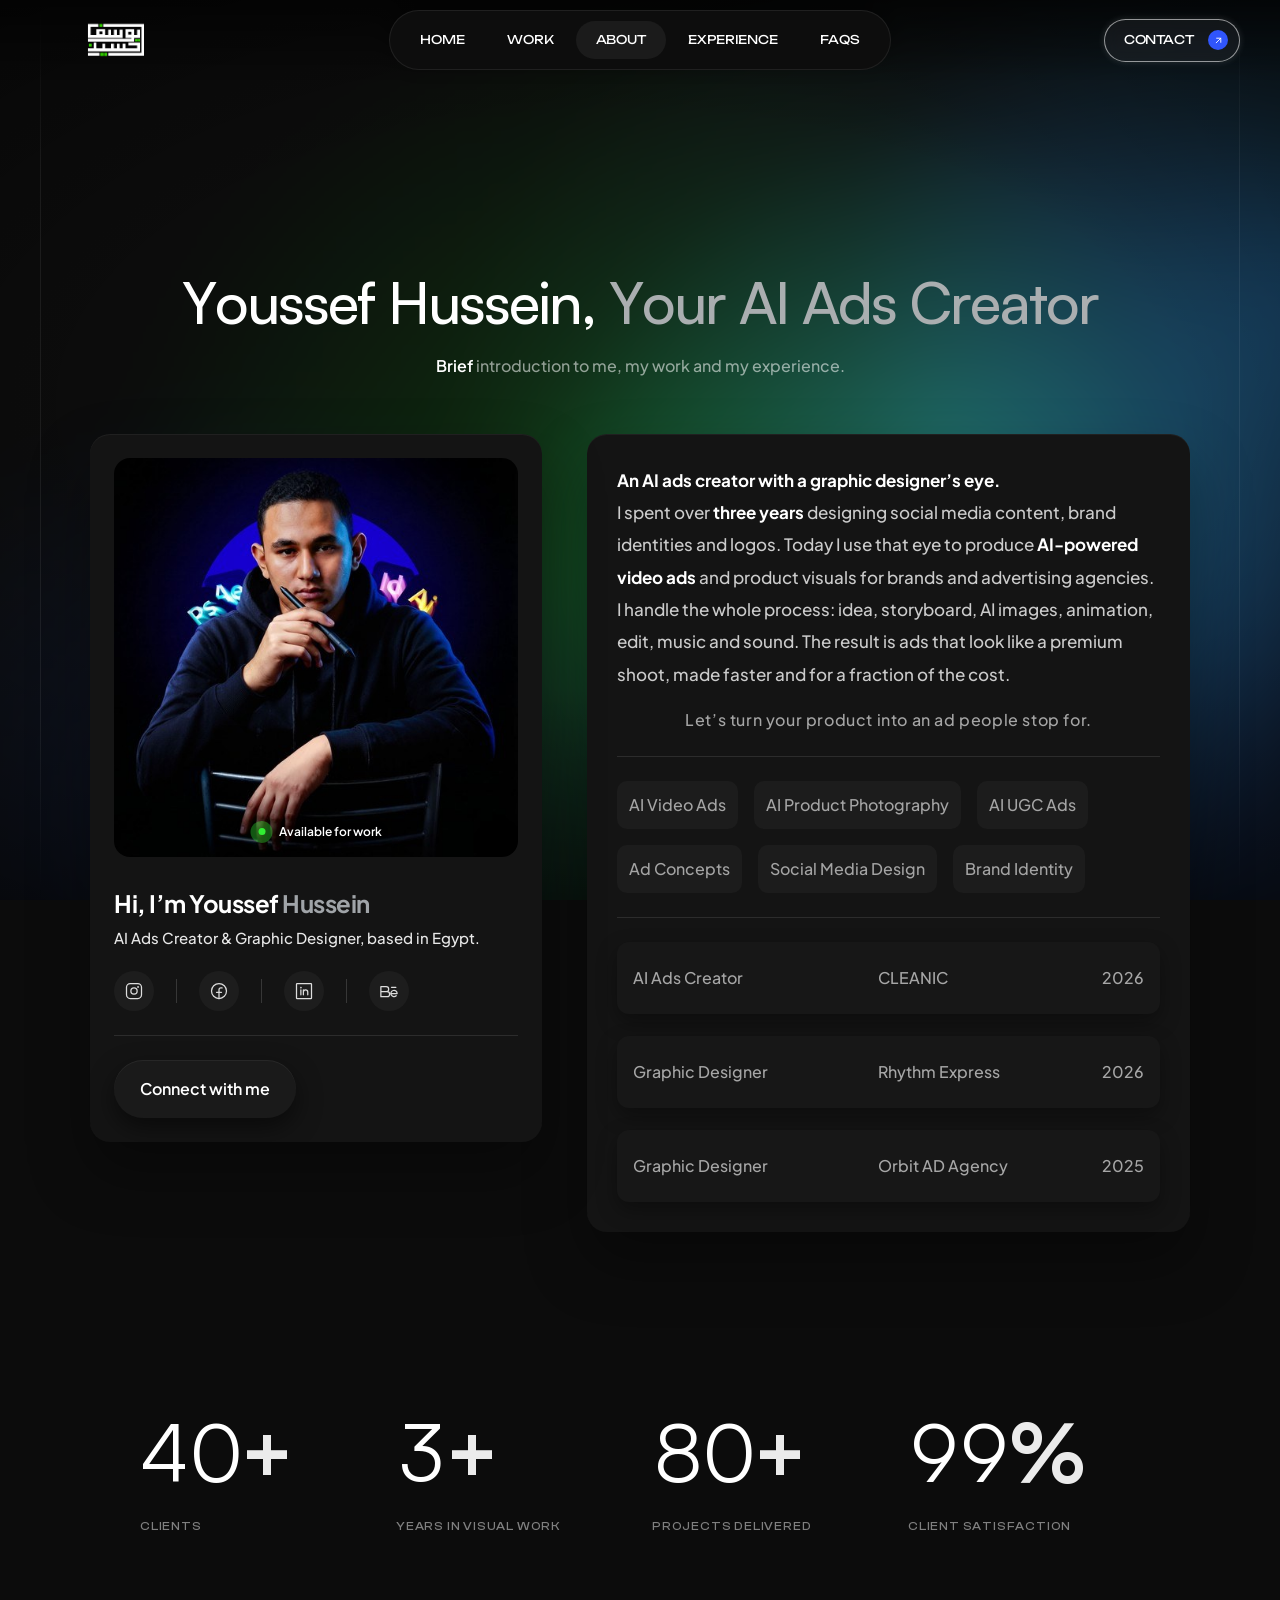
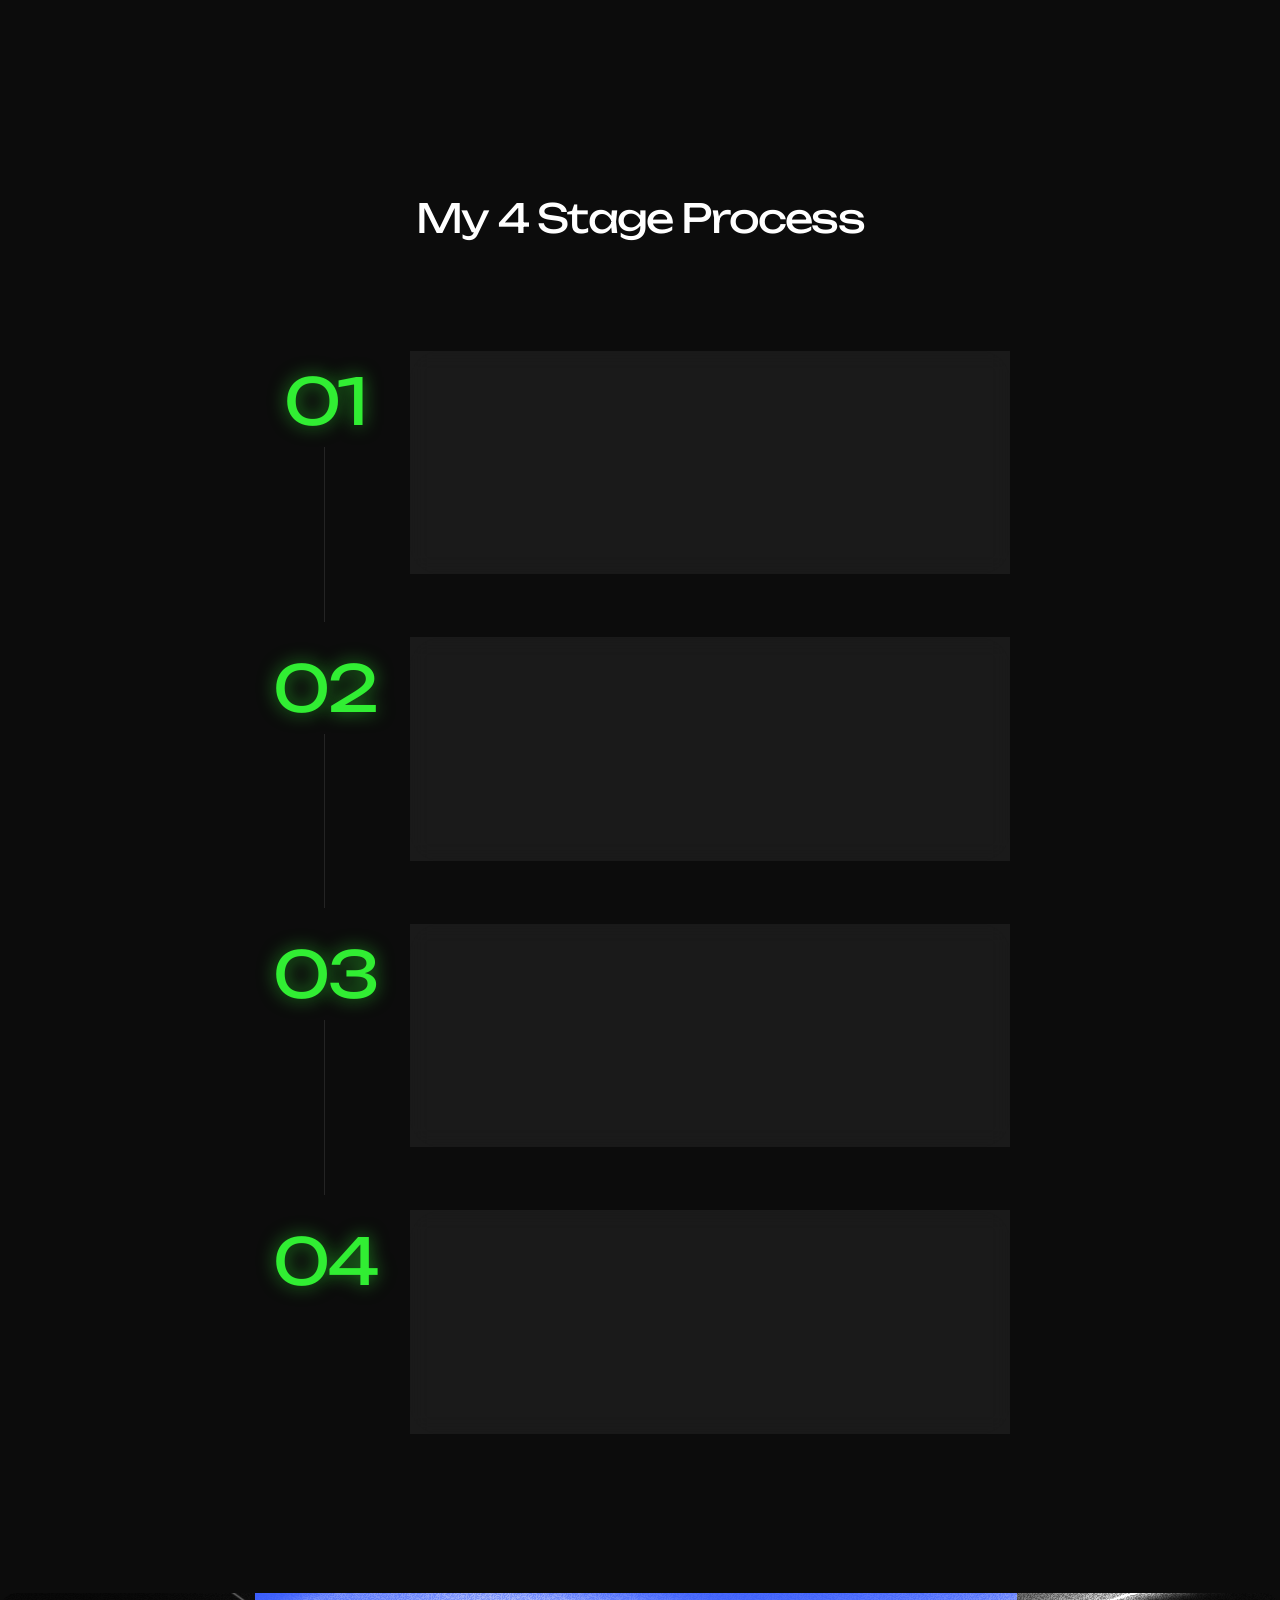
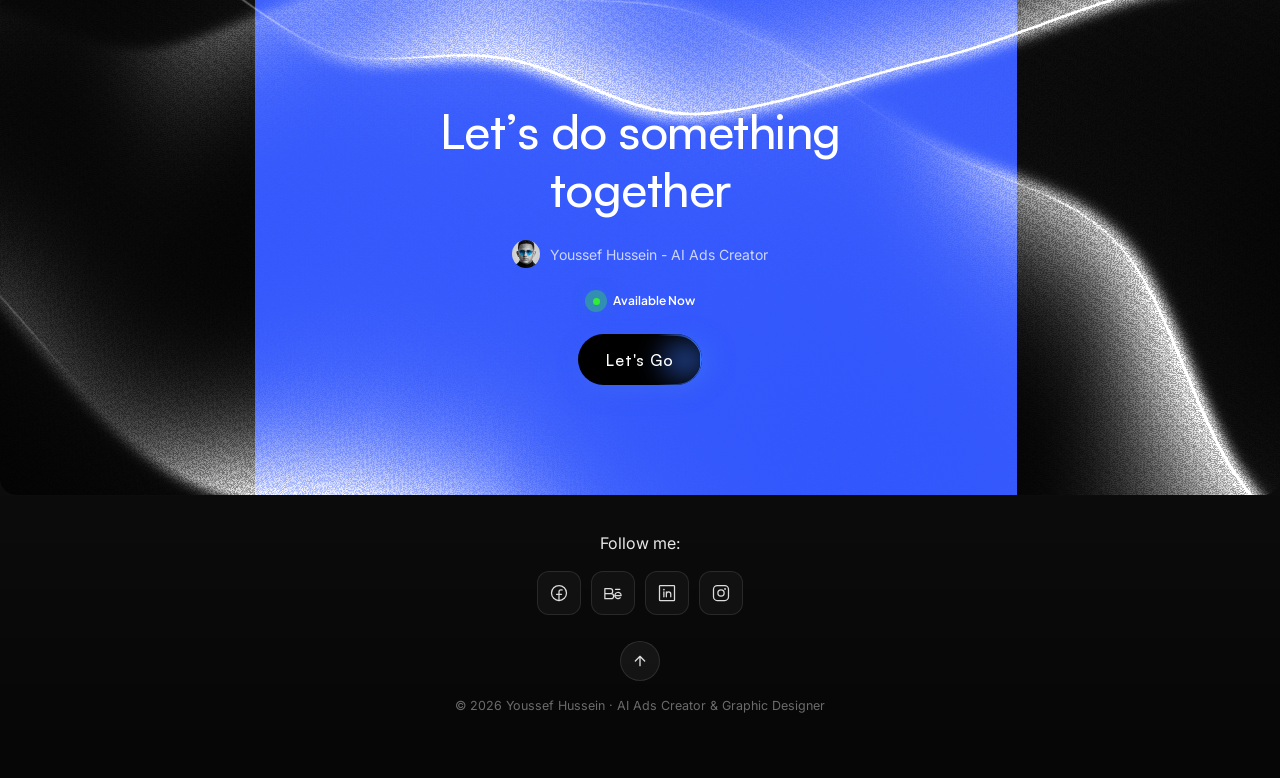
==== commit 83e88cd0: "Intro v3: aligned lockup, twinkling stars, spark burst, mouse parallax, light-flood door opening Co-" ====
--- a/about.html
+++ b/about.html
@@ -7,7 +7,7 @@
 <meta name="claude:viewport-fit-sides" content="cover">
 <meta name="description" content="Youssef Hussein, AI ads creator and graphic designer based in Egypt: profile, experience and how I work.">
 <link rel="preconnect" href="https://fonts.googleapis.com"><link rel="preconnect" href="https://fonts.gstatic.com" crossorigin><link rel="stylesheet" href="https://fonts.googleapis.com/css2?family=Unbounded:wght@400;500&family=Hanken+Grotesk:wght@400;500&family=Figtree:wght@500;600&family=Inter:wght@400;500&family=Plus+Jakarta+Sans:wght@500;600;700&family=Manrope:wght@400;500;700&display=swap">
-<link rel="stylesheet" href="assets/site.css?v=05b0c21a">
+<link rel="stylesheet" href="assets/site.css?v=4243d9b6">
 <link rel="preload" as="image" href="assets/img/avatar.jpg">
 </head>
 <body data-palette="about">
@@ -120,6 +120,6 @@
     </div>
   </article>
 </div>
-<script src="assets/site.js?v=e79b1325"></script>
+<script src="assets/site.js?v=02153f4a"></script>
 </body>
 </html>
--- a/assets/site.css
+++ b/assets/site.css
@@ -537,15 +537,16 @@
 #intro{position:fixed;inset:0;z-index:10000;color:#fff;font-family:"Satoshi",sans-serif;overflow:hidden;--ez:cubic-bezier(.2,.9,.2,1)}
 #intro.gone{display:none}
 .in-door{position:absolute;left:0;right:0;height:calc(50% + 1px);background:radial-gradient(130% 100% at 50% 100%,#0c1233 0%,#05060c 62%);transition:transform 1s cubic-bezier(.8,0,.2,1)}
-.in-top{top:0}
-.in-bot{bottom:0;background:radial-gradient(130% 100% at 50% 0%,#0c1233 0%,#05060c 62%)}
-.in-door::after{content:"";position:absolute;left:0;right:0;height:1px;background:linear-gradient(90deg,transparent,rgba(142,162,255,.9),transparent);opacity:0;transition:opacity .3s}
+.in-top{top:0;transform-origin:top}
+.in-bot{bottom:0;transform-origin:bottom;background:radial-gradient(130% 100% at 50% 0%,#0c1233 0%,#05060c 62%)}
+.in-door::after{content:"";position:absolute;left:0;right:0;height:2px;box-shadow:0 0 22px 3px rgba(110,135,255,.8);background:linear-gradient(90deg,transparent,rgba(142,162,255,.9),transparent);opacity:0;transition:opacity .3s}
 .in-top::after{bottom:0}.in-bot::after{top:0}
 #intro.s-open .in-door::after{opacity:1}
 .in-warp{position:absolute;inset:0;width:100%;height:100%;transition:opacity .45s}
-.in-core{position:absolute;inset:0;display:flex;flex-direction:column;align-items:center;justify-content:center;gap:clamp(18px,3.2vh,30px);padding-bottom:2vh;transition:transform .55s cubic-bezier(.7,0,.3,1),opacity .45s,filter .5s}
-.in-mark{position:relative;width:clamp(190px,38vmin,360px);aspect-ratio:444/262;display:grid;place-items:center}
-.in-ring{position:absolute;left:50%;top:50%;width:230%;aspect-ratio:1;border-radius:50%;translate:-50% -50%;
+.in-core{position:absolute;inset:0;display:grid;place-items:center;padding-bottom:1vh;transition:transform .55s cubic-bezier(.7,0,.3,1),opacity .45s,filter .5s}
+.in-lock{position:relative;--lw:clamp(270px,46vmin,500px);width:var(--lw);display:flex;flex-direction:column;align-items:center}
+.in-mark{position:relative;width:100%;aspect-ratio:444/262}
+.in-ring{position:absolute;left:50%;top:50%;width:190%;aspect-ratio:1;border-radius:50%;translate:-50% -50%;
   background:conic-gradient(from 0deg,#405ee3,#8b3dff,#31ee33,#405ee3);filter:blur(70px);opacity:0;scale:.3;
   animation:inRing 6s linear infinite;transition:opacity 1.1s ease,scale 1.4s var(--ez)}
 .in-ring::after{content:"";position:absolute;inset:20%;border-radius:50%;background:#05060c;filter:blur(36px)}
@@ -557,13 +558,14 @@
   transition:stroke-dashoffset 1.05s cubic-bezier(.65,0,.25,1) calc(var(--k)*90ms + .1s),fill-opacity .5s ease calc(1.05s + var(--k)*60ms),stroke-opacity .5s ease 1.25s,filter .6s 1.2s}
 .in-logo .lg *{fill:#31ee33;transform-box:fill-box;transform-origin:center;transform:scale(0);opacity:0;
   transition:transform .5s cubic-bezier(.3,1.6,.4,1) calc(1.25s + var(--k)*70ms),opacity .2s calc(1.25s + var(--k)*70ms)}
-.in-name{position:relative;overflow:hidden;padding:.1em .2em}
-.in-name span{display:block;font-family:"Clash Display","Satoshi",sans-serif;font-weight:500;font-size:clamp(24px,4.3vw,56px);line-height:1;text-transform:uppercase;white-space:nowrap;
-  letter-spacing:.32em;margin-right:-.26em;transform:translateY(105%);filter:blur(10px);opacity:0;
+.in-name{position:relative;overflow:hidden;width:100%;display:flex;justify-content:center;margin-top:calc(var(--lw)*.085);padding:.12em 0}
+.in-name span{display:block;font-family:"Clash Display","Satoshi",sans-serif;font-weight:500;font-size:var(--nf,30px);line-height:1;text-transform:uppercase;white-space:nowrap;
+  letter-spacing:.34em;margin-right:-.28em;transform:translateY(105%);filter:blur(10px);opacity:0;
   background:linear-gradient(100deg,#fff 0%,#fff 38%,#9fb1ff 46%,#c9a6ff 52%,#fff 60%,#fff 100%);background-size:260% 100%;background-position:100% 0;-webkit-background-clip:text;background-clip:text;color:transparent;
   transition:transform 1s var(--ez) .95s,filter .9s ease .95s,opacity .5s .95s,letter-spacing 1.4s var(--ez) .95s,margin 1.4s var(--ez) .95s}
-.in-tag{display:flex;align-items:center;gap:14px;font-size:clamp(10px,1.1vw,13px);letter-spacing:.38em;text-transform:uppercase;color:#d3d9f5;opacity:0;transform:translateY(12px);transition:opacity .7s 1.45s,transform .8s var(--ez) 1.45s}
-.in-tag i{width:5px;height:5px;border-radius:50%;background:#31ee33;box-shadow:0 0 10px #31ee33}
+.in-tag{display:flex;align-items:center;justify-content:space-between;width:100%;margin-top:calc(var(--lw)*.055);font-size:var(--tf,11px);letter-spacing:var(--ts,.3em);text-transform:uppercase;color:#d3d9f5;white-space:nowrap;opacity:0;transform:translateY(12px);transition:opacity .7s 1.45s,transform .8s var(--ez) 1.45s}
+.in-tag span:last-child{margin-right:calc(var(--ts,.3em)*-1)}
+.in-tag i{flex:none;width:5px;height:5px;border-radius:50%;background:#31ee33;box-shadow:0 0 10px #31ee33}
 .in-beam{position:absolute;left:50%;top:50%;width:100%;height:2px;translate:-50% -50%;scale:0 1;opacity:0;background:linear-gradient(90deg,transparent,#8ea2ff 20%,#fff 50%,#8ea2ff 80%,transparent);
   box-shadow:0 0 18px 4px rgba(120,145,255,.9),0 0 80px 18px rgba(64,94,227,.5);transition:scale .45s cubic-bezier(.7,0,.2,1),opacity .25s}
 
@@ -572,7 +574,7 @@
 #intro.s1 .lg *{transform:scale(1);opacity:1}
 #intro.s1 .in-flash{animation:inFlash 1s ease-out 1.05s both}
 @keyframes inFlash{0%{opacity:0;scale:.6}25%{opacity:1}100%{opacity:0;scale:1.5}}
-#intro.s1 .in-name span{transform:none;filter:none;opacity:1;letter-spacing:.06em;margin-right:0}
+#intro.s1 .in-name span{transform:none;filter:none;opacity:1;letter-spacing:.06em;margin-right:-.06em}
 #intro.s1 .in-tag{opacity:1;transform:none}
 #intro.s2 .in-name span{animation:inShine 1.1s ease-in-out forwards}
 @keyframes inShine{to{background-position:0 0}}
@@ -580,9 +582,16 @@
 #intro.s-out .in-beam{scale:1 1;opacity:1}
 #intro.s-open .in-warp{opacity:0}
 #intro.s-open .in-beam{opacity:0;transition:opacity .45s .1s}
-#intro.s-open .in-top{transform:translateY(-101%)}
-#intro.s-open .in-bot{transform:translateY(101%)}
 #intro.s-open{pointer-events:none}
+.in-gap{position:absolute;left:0;right:0;top:50%;height:0;translate:0 -50%;opacity:0;pointer-events:none;
+  background:radial-gradient(70% 50% at 50% 50%,rgba(150,170,255,.45),rgba(64,94,227,.18) 45%,transparent 75%);transition:height 1s cubic-bezier(.8,0,.2,1),opacity .9s ease .25s}
+#intro.s-open .in-gap{height:100%;opacity:0;animation:inGap 1s ease both}
+@keyframes inGap{0%{opacity:0}15%{opacity:1}100%{opacity:0}}
+.in-white{position:absolute;inset:0;background:radial-gradient(70% 60% at 50% 50%,#c9d4ff,#405ee3 60%,transparent);opacity:0;pointer-events:none;mix-blend-mode:screen}
+#intro.s-open .in-white{animation:inWhite .55s ease-out both}
+@keyframes inWhite{0%{opacity:0}18%{opacity:.14}100%{opacity:0}}
+#intro.s-open .in-top{transform:translateY(-101%) scaleY(.92)}
+#intro.s-open .in-bot{transform:translateY(101%) scaleY(.92)}
 html.intro-on main,html.intro-on .nav{opacity:0}
 html.intro-open main,html.intro-open .nav{opacity:1;transition:opacity .8s .2s}
 html.intro-open .nav{animation:inNav .9s var(--spring,cubic-bezier(.2,.9,.2,1)) .35s both}
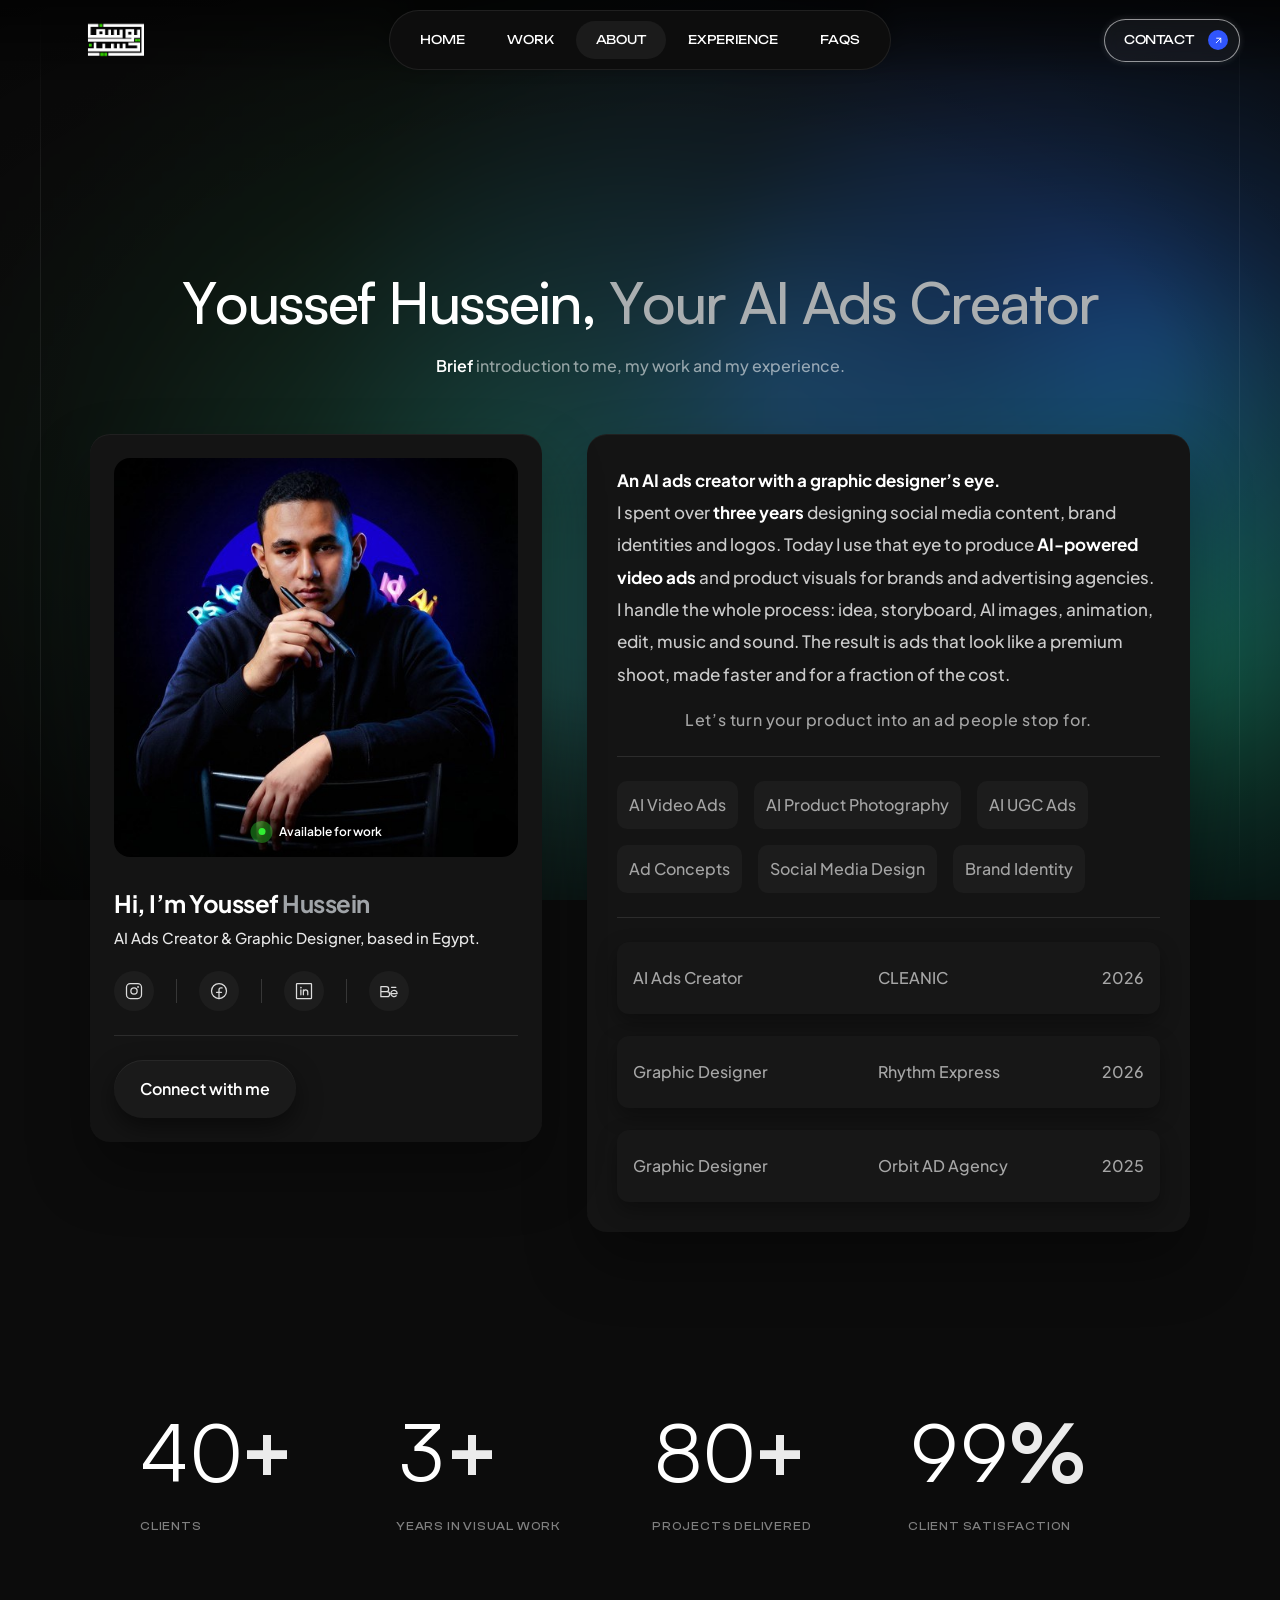
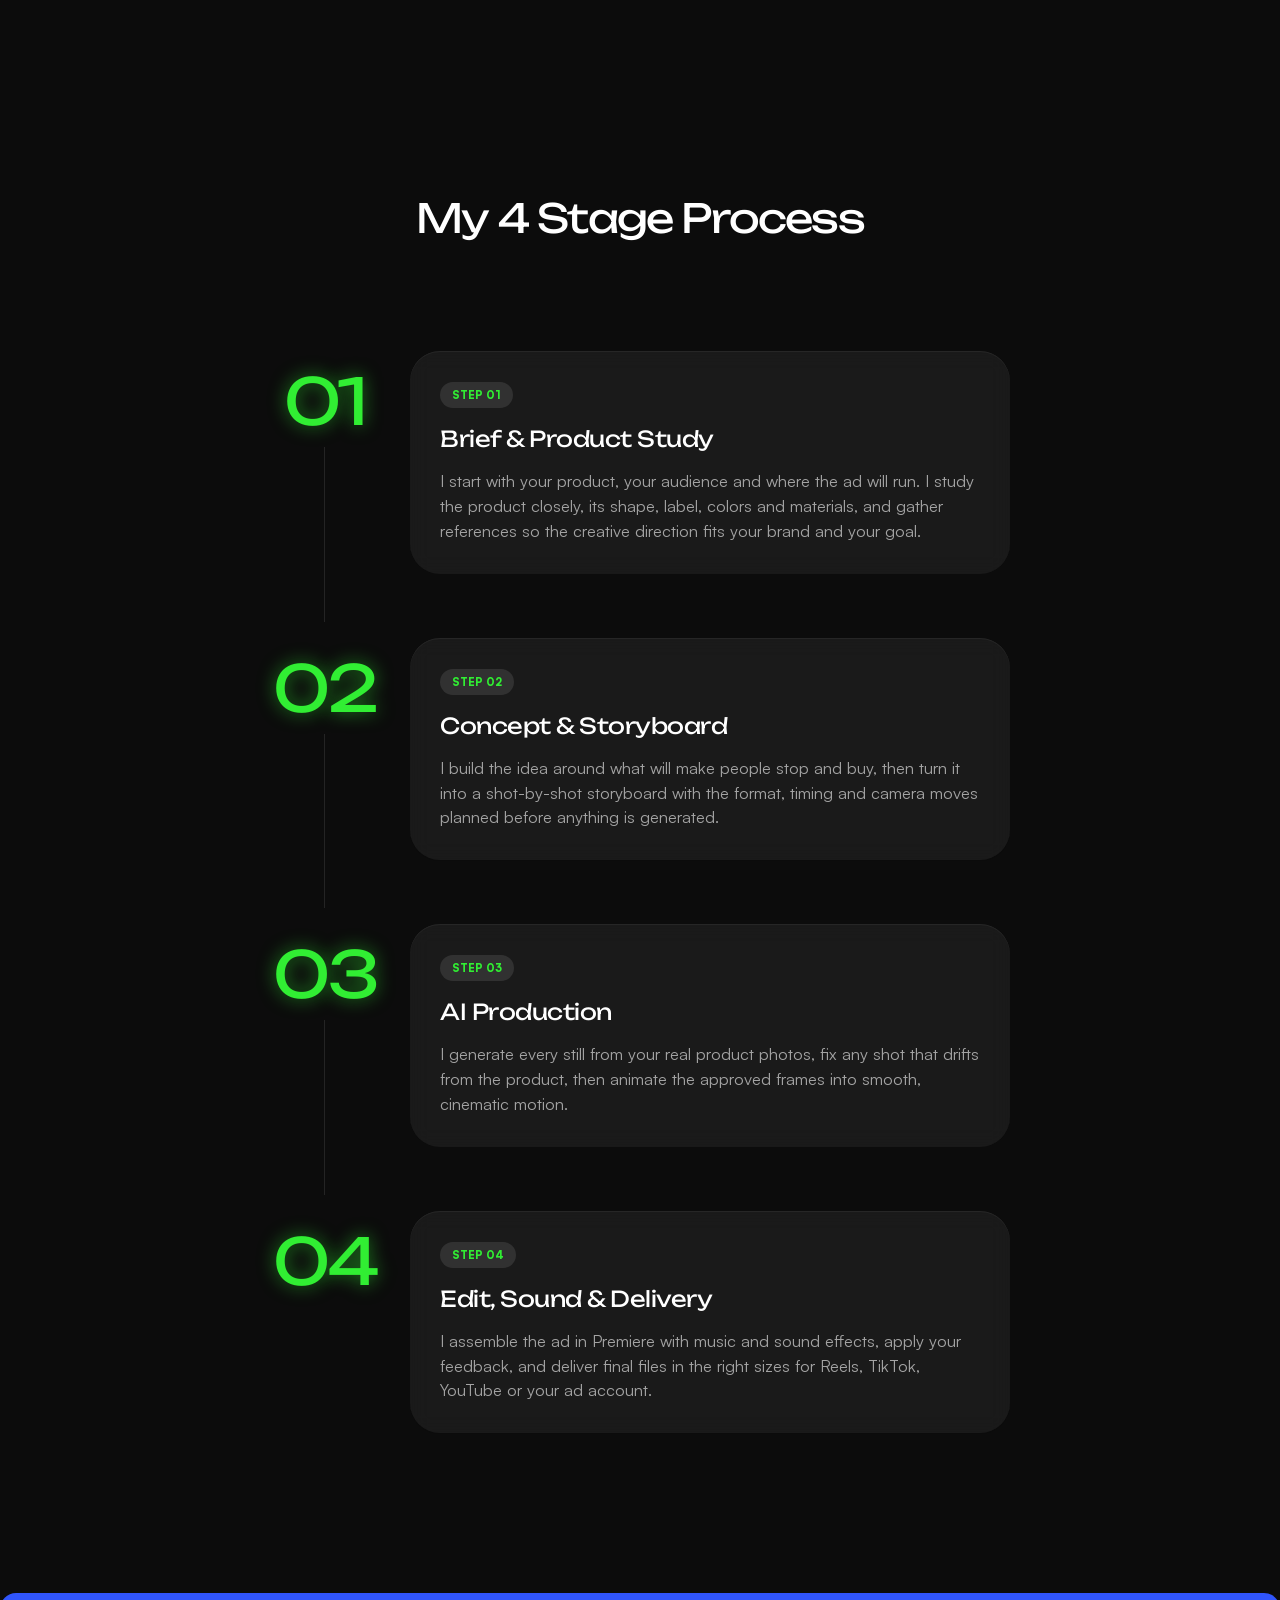
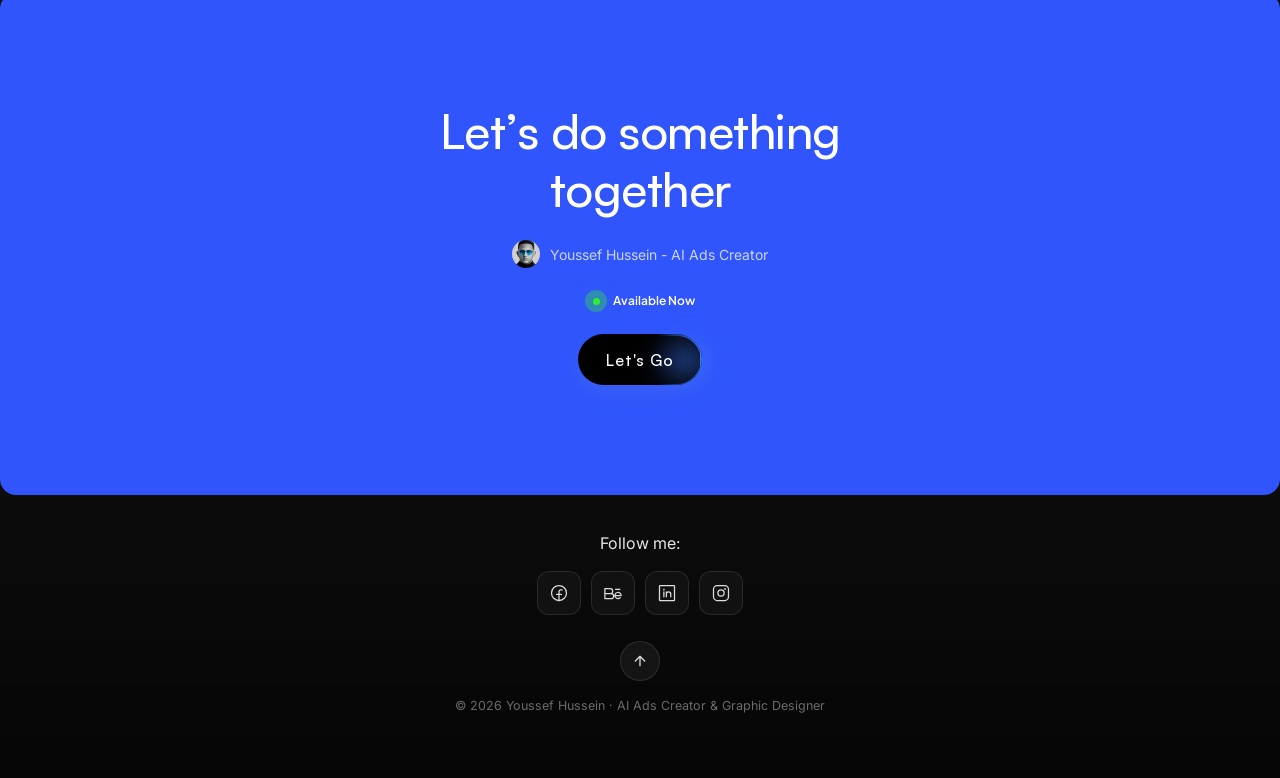
==== commit e474de2e: "Intro v4: logo only, blade slices through the logo and it shatters into pieces Co-Authored-By: Claud" ====
--- a/about.html
+++ b/about.html
@@ -7,7 +7,7 @@
 <meta name="claude:viewport-fit-sides" content="cover">
 <meta name="description" content="Youssef Hussein, AI ads creator and graphic designer based in Egypt: profile, experience and how I work.">
 <link rel="preconnect" href="https://fonts.googleapis.com"><link rel="preconnect" href="https://fonts.gstatic.com" crossorigin><link rel="stylesheet" href="https://fonts.googleapis.com/css2?family=Unbounded:wght@400;500&family=Hanken+Grotesk:wght@400;500&family=Figtree:wght@500;600&family=Inter:wght@400;500&family=Plus+Jakarta+Sans:wght@500;600;700&family=Manrope:wght@400;500;700&display=swap">
-<link rel="stylesheet" href="assets/site.css?v=4243d9b6">
+<link rel="stylesheet" href="assets/site.css?v=a2343093">
 <link rel="preload" as="image" href="assets/img/avatar.jpg">
 </head>
 <body data-palette="about">
@@ -120,6 +120,6 @@
     </div>
   </article>
 </div>
-<script src="assets/site.js?v=02153f4a"></script>
+<script src="assets/site.js?v=4ab926b7"></script>
 </body>
 </html>
--- a/assets/site.css
+++ b/assets/site.css
@@ -543,8 +543,8 @@
 .in-top::after{bottom:0}.in-bot::after{top:0}
 #intro.s-open .in-door::after{opacity:1}
 .in-warp{position:absolute;inset:0;width:100%;height:100%;transition:opacity .45s}
-.in-core{position:absolute;inset:0;display:grid;place-items:center;padding-bottom:1vh;transition:transform .55s cubic-bezier(.7,0,.3,1),opacity .45s,filter .5s}
-.in-lock{position:relative;--lw:clamp(270px,46vmin,500px);width:var(--lw);display:flex;flex-direction:column;align-items:center}
+.in-core{position:absolute;inset:0;display:grid;place-items:center;transition:transform .55s cubic-bezier(.7,0,.3,1),opacity .45s,filter .5s}
+.in-lock{position:relative;--lw:clamp(260px,46vmin,520px);width:var(--lw);display:flex;flex-direction:column;align-items:center}
 .in-mark{position:relative;width:100%;aspect-ratio:444/262}
 .in-ring{position:absolute;left:50%;top:50%;width:190%;aspect-ratio:1;border-radius:50%;translate:-50% -50%;
   background:conic-gradient(from 0deg,#405ee3,#8b3dff,#31ee33,#405ee3);filter:blur(70px);opacity:0;scale:.3;
@@ -566,8 +566,17 @@
 .in-tag{display:flex;align-items:center;justify-content:space-between;width:100%;margin-top:calc(var(--lw)*.055);font-size:var(--tf,11px);letter-spacing:var(--ts,.3em);text-transform:uppercase;color:#d3d9f5;white-space:nowrap;opacity:0;transform:translateY(12px);transition:opacity .7s 1.45s,transform .8s var(--ez) 1.45s}
 .in-tag span:last-child{margin-right:calc(var(--ts,.3em)*-1)}
 .in-tag i{flex:none;width:5px;height:5px;border-radius:50%;background:#31ee33;box-shadow:0 0 10px #31ee33}
-.in-beam{position:absolute;left:50%;top:50%;width:100%;height:2px;translate:-50% -50%;scale:0 1;opacity:0;background:linear-gradient(90deg,transparent,#8ea2ff 20%,#fff 50%,#8ea2ff 80%,transparent);
-  box-shadow:0 0 18px 4px rgba(120,145,255,.9),0 0 80px 18px rgba(64,94,227,.5);transition:scale .45s cubic-bezier(.7,0,.2,1),opacity .25s}
+.in-beam{position:absolute;left:0;top:50%;width:100%;height:2px;translate:0 -50%;clip-path:inset(0 100% 0 0);opacity:0;background:linear-gradient(90deg,rgba(142,162,255,.2),#8ea2ff 30%,#fff 85%,#fff);
+  box-shadow:0 0 16px 3px rgba(120,145,255,.9),0 0 70px 14px rgba(64,94,227,.45)}
+.in-blade{position:absolute;left:0;top:50%;width:min(320px,40vw);height:6px;translate:-100% -50%;opacity:0;border-radius:6px;pointer-events:none;
+  background:linear-gradient(90deg,transparent,rgba(160,180,255,.8) 60%,#fff 92%,#fff);box-shadow:0 0 24px 6px rgba(150,170,255,.95),0 0 90px 30px rgba(64,94,227,.6)}
+.in-blade::after{content:"";position:absolute;right:-26px;top:50%;width:52px;height:52px;translate:0 -50%;border-radius:50%;background:radial-gradient(closest-side,#fff,rgba(170,190,255,.6) 40%,transparent)}
+#intro.s-cut .in-beam{opacity:1;clip-path:inset(0 0 0 0);transition:clip-path var(--cut,.68s) cubic-bezier(.15,.75,.85,.25),opacity .05s}
+#intro.s-cut .in-blade{opacity:1;translate:calc(100vw + 100%) -50%;transition:translate var(--cut,.68s) cubic-bezier(.15,.75,.85,.25),opacity .05s}
+#intro.s1.s-cut .in-ring{opacity:0;scale:1.4;transition:opacity .12s,scale .8s}
+#intro.s-cut .in-mark{visibility:hidden}
+#intro.s-cut .in-warp{z-index:2}
+#intro.s-cut .in-beam,#intro.s-cut .in-blade{z-index:3}
 
 #intro.s1 .in-ring{opacity:.5;scale:1}
 #intro.s1 .lw *{stroke-dashoffset:0;fill-opacity:1;stroke-opacity:0;filter:drop-shadow(0 0 10px rgba(64,94,227,.55))}
@@ -578,10 +587,9 @@
 #intro.s1 .in-tag{opacity:1;transform:none}
 #intro.s2 .in-name span{animation:inShine 1.1s ease-in-out forwards}
 @keyframes inShine{to{background-position:0 0}}
-#intro.s-out .in-core{transform:scale(1.14);opacity:0;filter:blur(12px)}
-#intro.s-out .in-beam{scale:1 1;opacity:1}
 #intro.s-open .in-warp{opacity:0}
 #intro.s-open .in-beam{opacity:0;transition:opacity .45s .1s}
+#intro.s-open .in-blade{opacity:0}
 #intro.s-open{pointer-events:none}
 .in-gap{position:absolute;left:0;right:0;top:50%;height:0;translate:0 -50%;opacity:0;pointer-events:none;
   background:radial-gradient(70% 50% at 50% 50%,rgba(150,170,255,.45),rgba(64,94,227,.18) 45%,transparent 75%);transition:height 1s cubic-bezier(.8,0,.2,1),opacity .9s ease .25s}
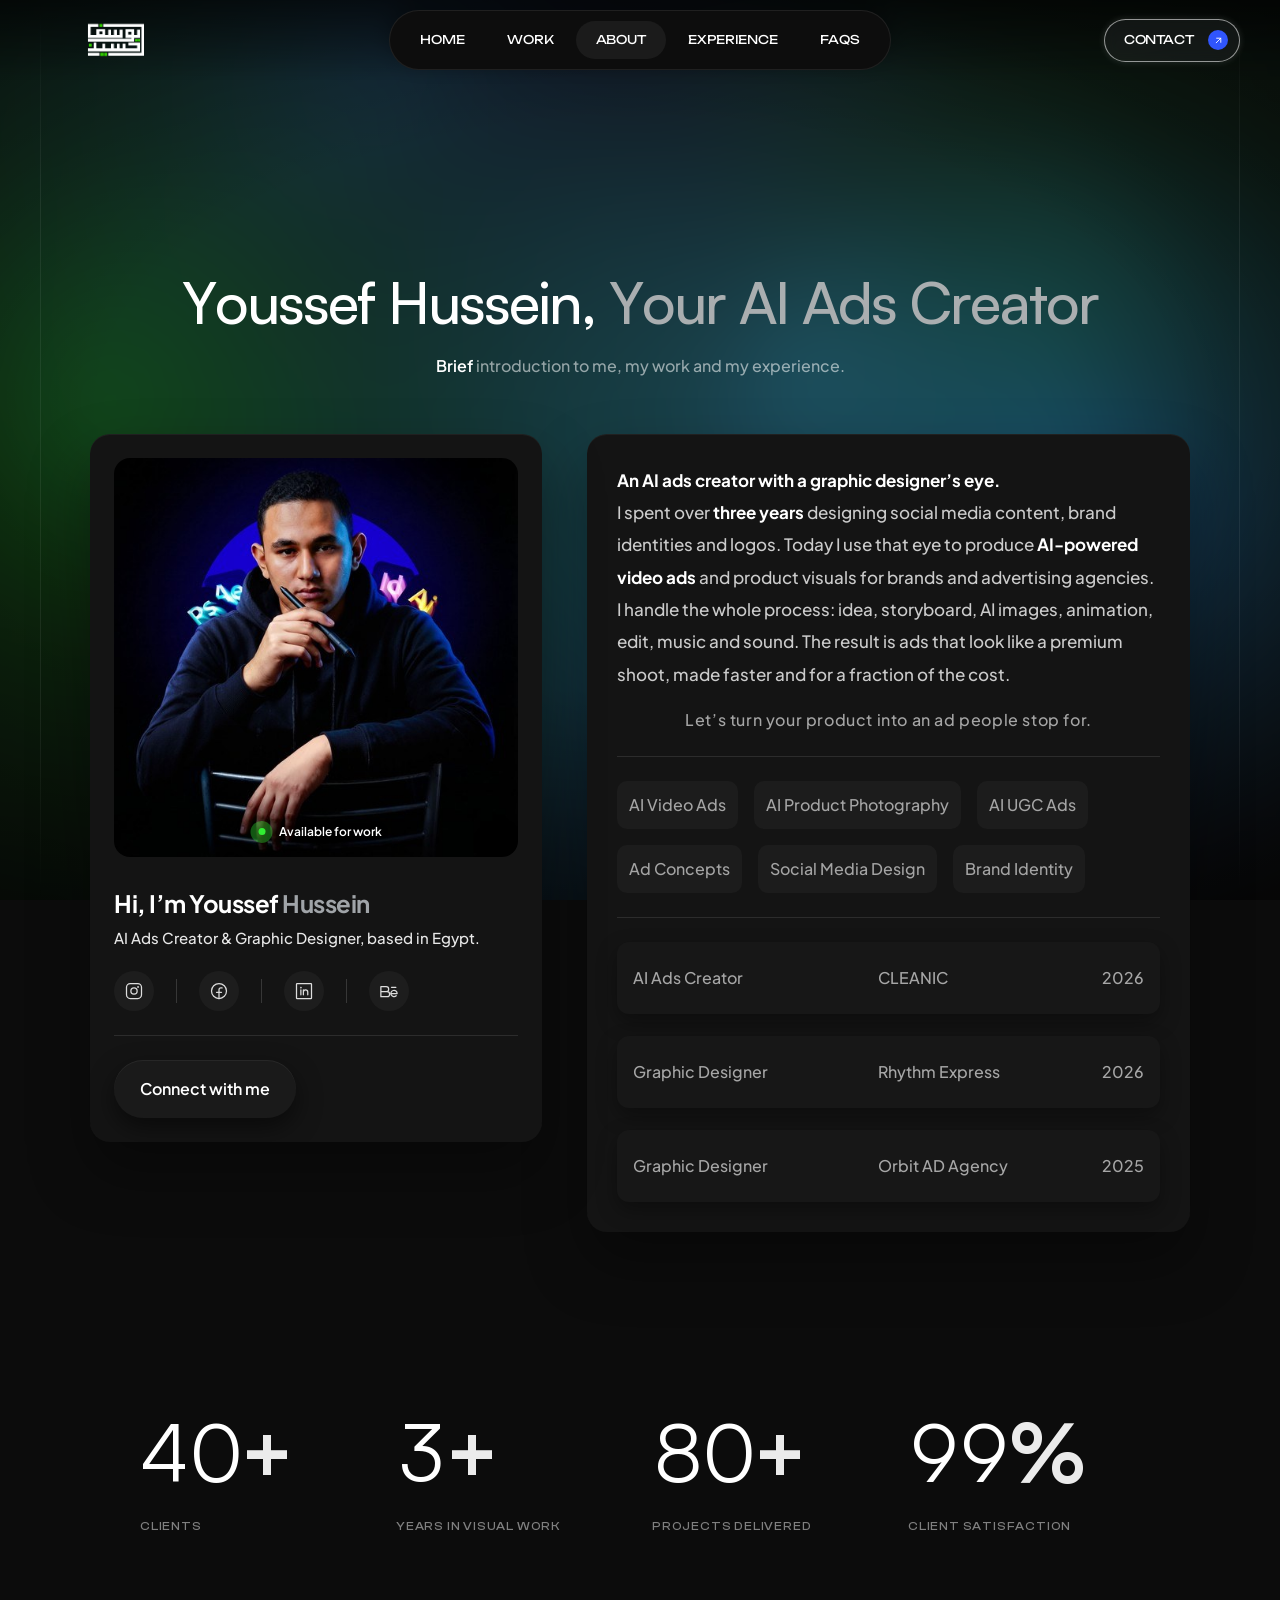
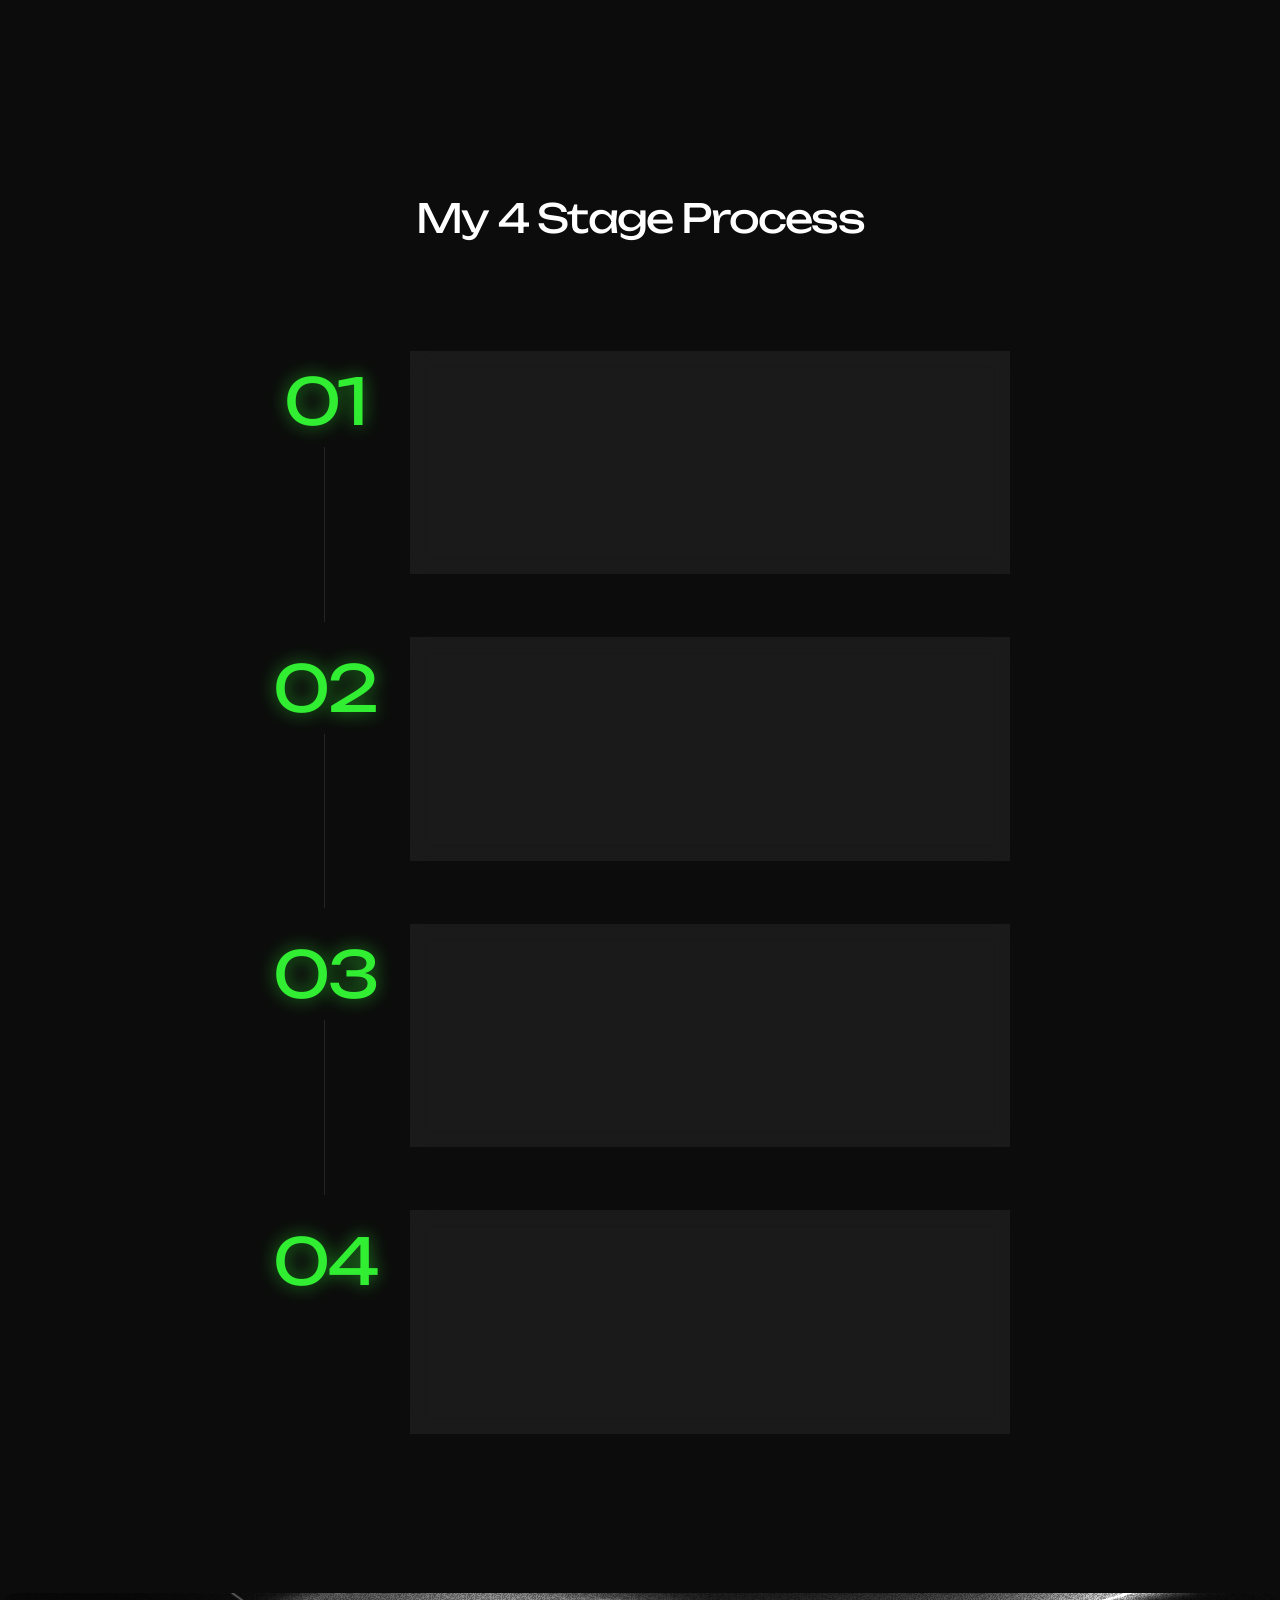
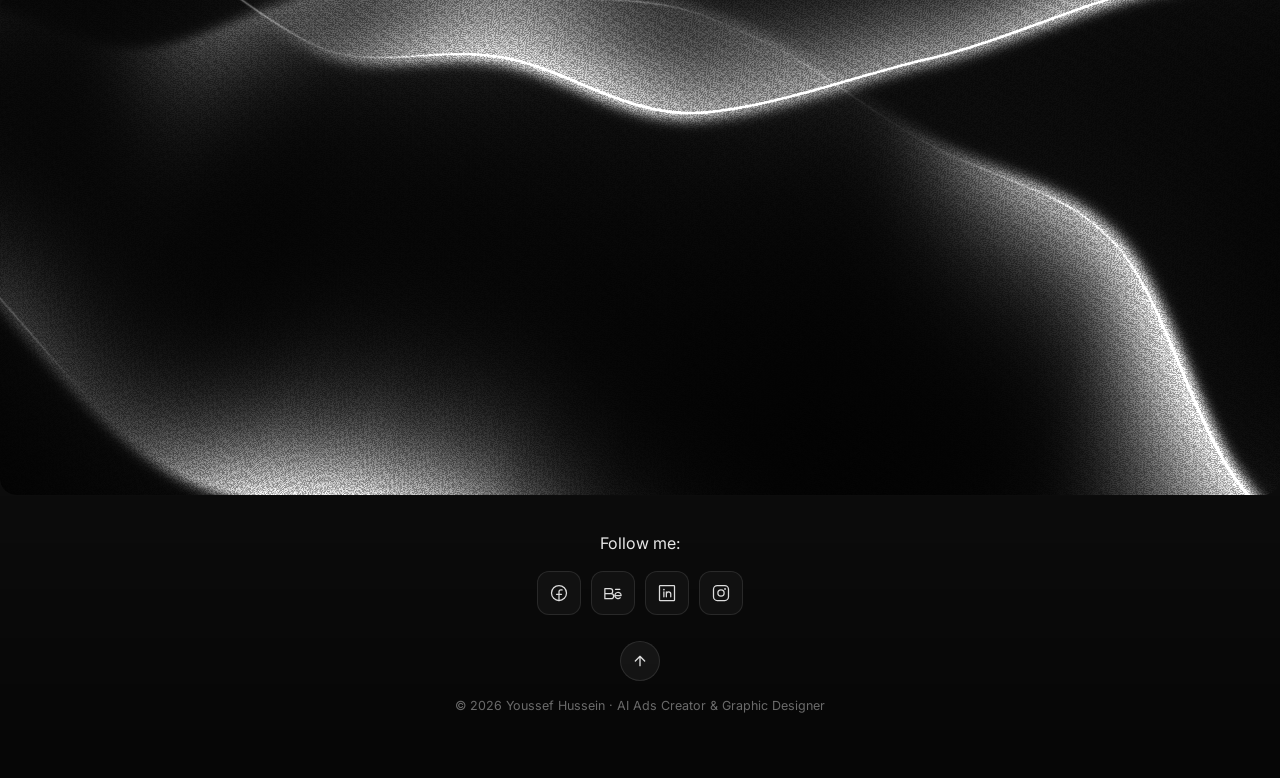
==== commit 1c312623: "Add favicon that switches with light/dark mode Co-Authored-By: Claude Opus 5.5 <noreply@anthropic.co" ====
--- a/about.html
+++ b/about.html
@@ -9,6 +9,9 @@
 <link rel="preconnect" href="https://fonts.googleapis.com"><link rel="preconnect" href="https://fonts.gstatic.com" crossorigin><link rel="stylesheet" href="https://fonts.googleapis.com/css2?family=Unbounded:wght@400;500&family=Hanken+Grotesk:wght@400;500&family=Figtree:wght@500;600&family=Inter:wght@400;500&family=Plus+Jakarta+Sans:wght@500;600;700&family=Manrope:wght@400;500;700&display=swap">
 <link rel="stylesheet" href="assets/site.css?v=a2343093">
 <link rel="preload" as="image" href="assets/img/avatar.jpg">
+<link rel="icon" href="assets/img/favicon.svg?v=8e3fefa3" type="image/svg+xml">
+<link rel="icon" href="assets/img/favicon-32.png" type="image/png" sizes="32x32">
+<link rel="apple-touch-icon" href="assets/img/apple-touch-icon.png">
 </head>
 <body data-palette="about">
 <div class="stage" aria-hidden="true"><canvas></canvas><div class="vig"></div></div>
